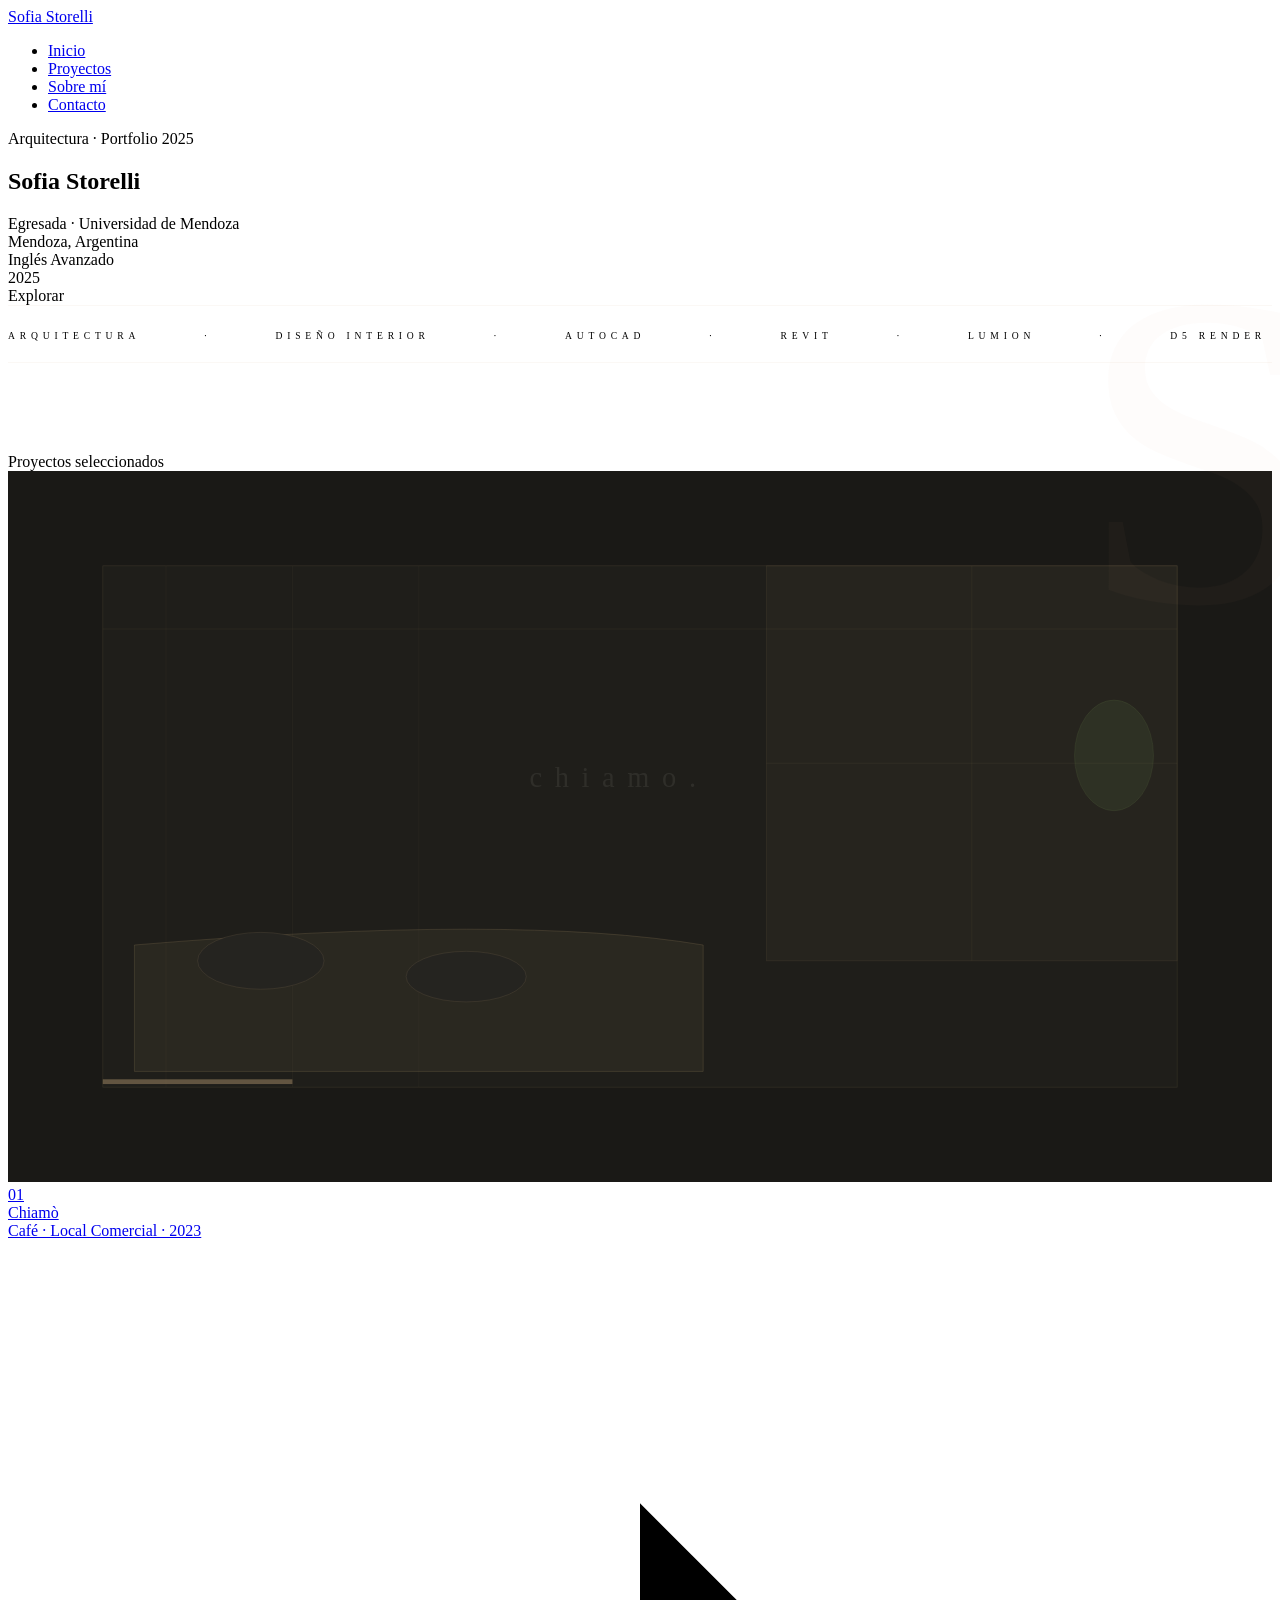
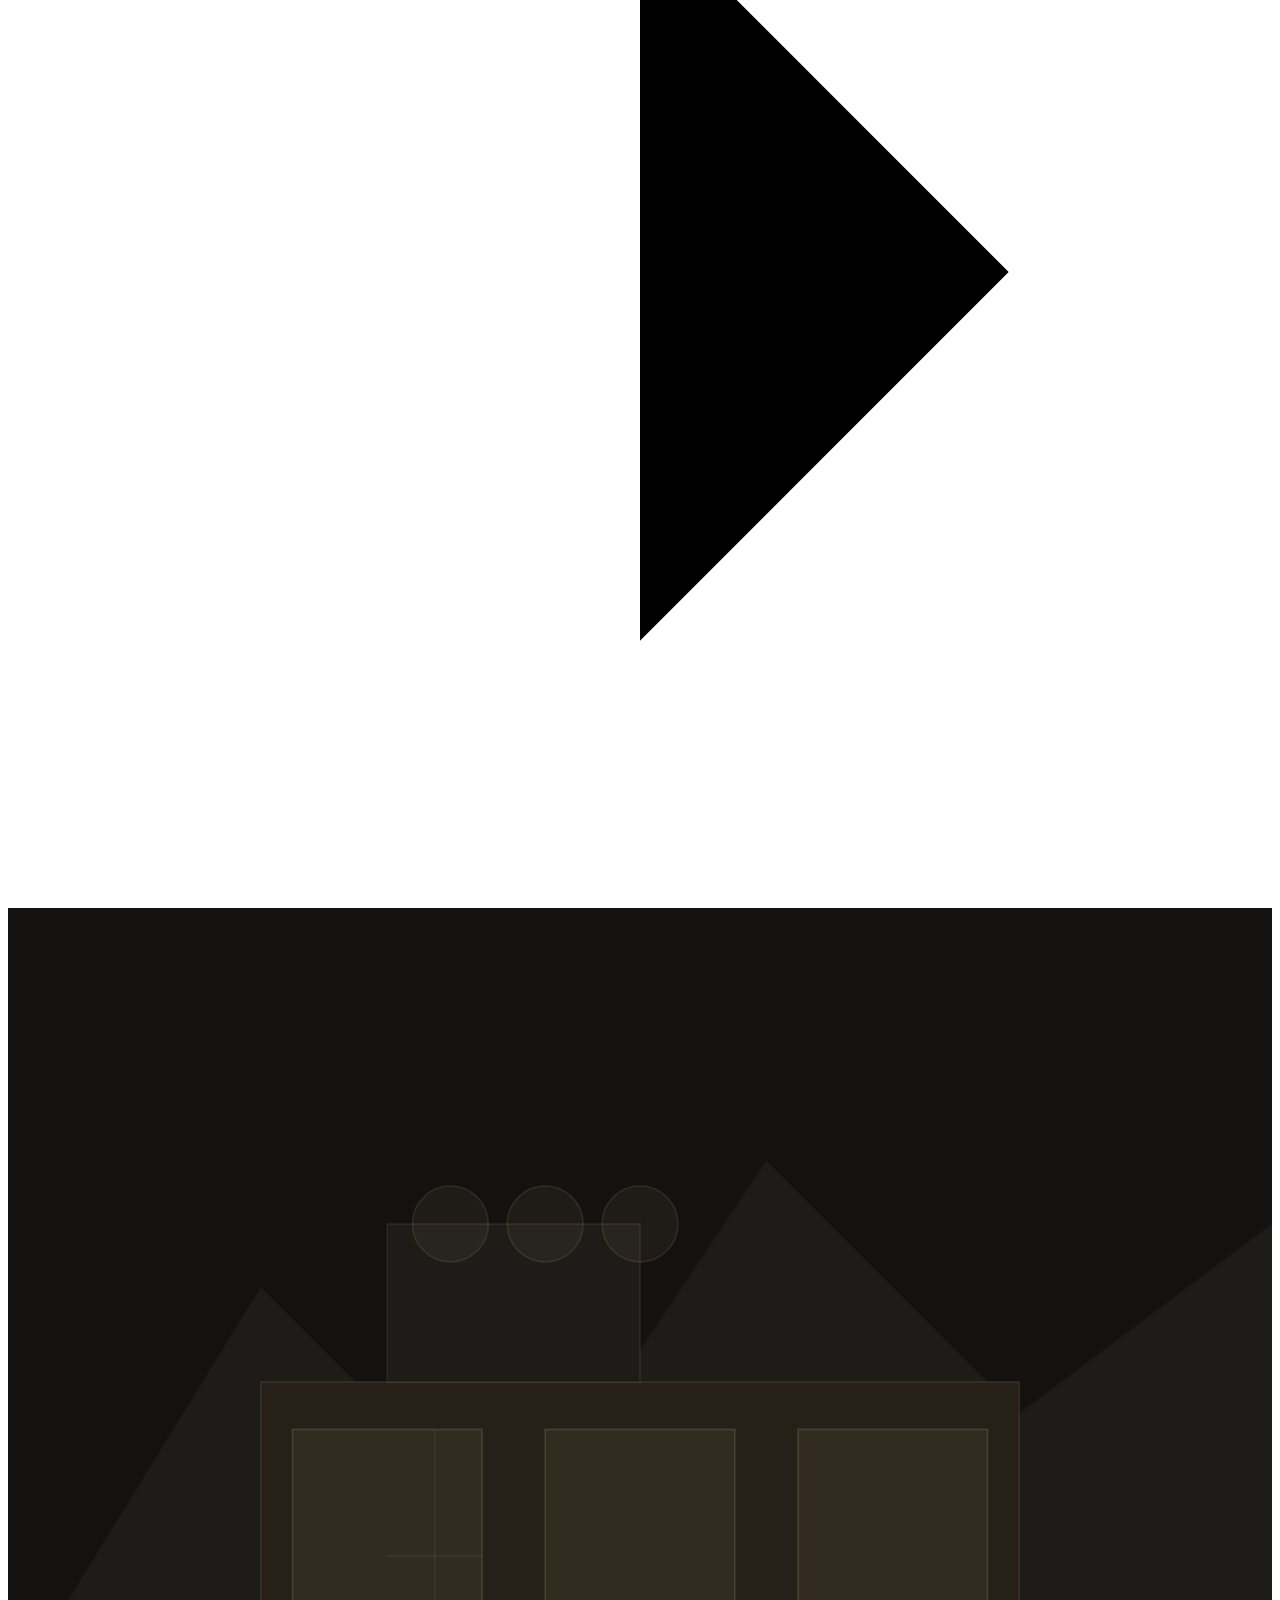
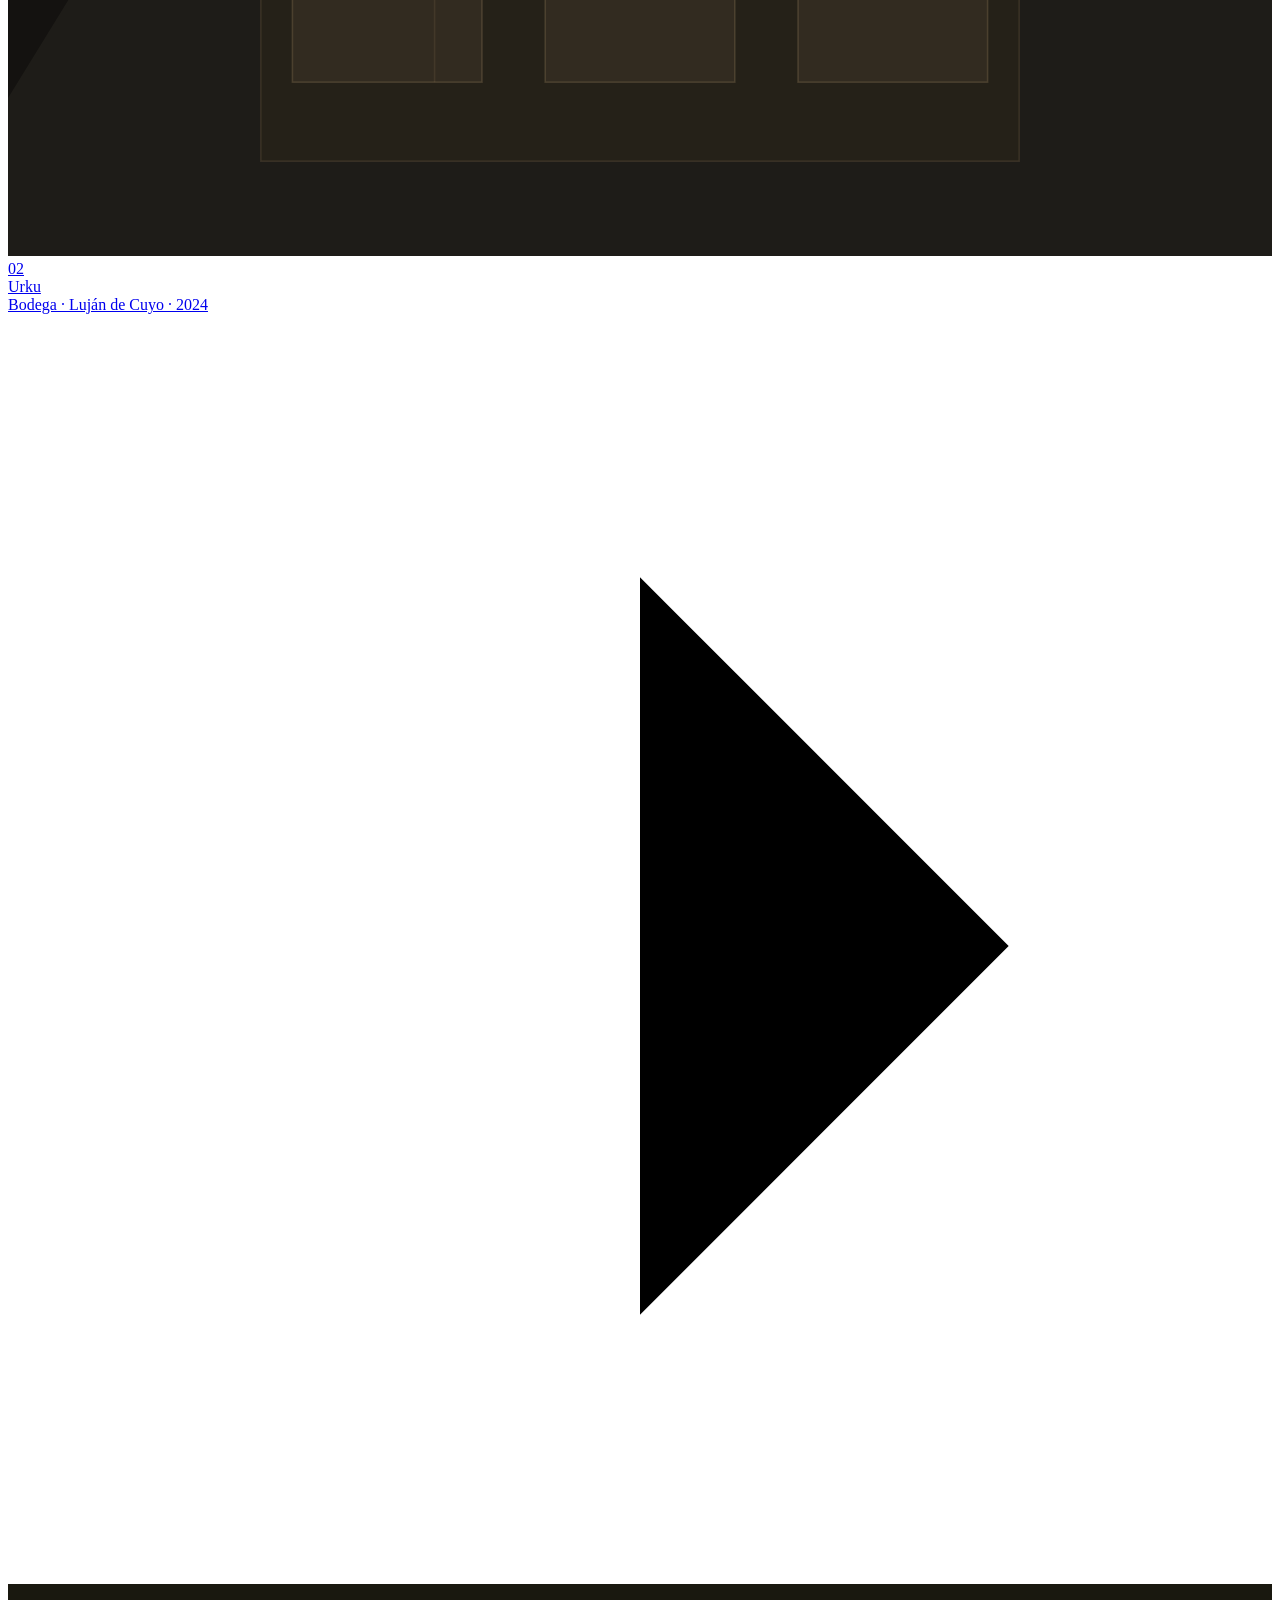
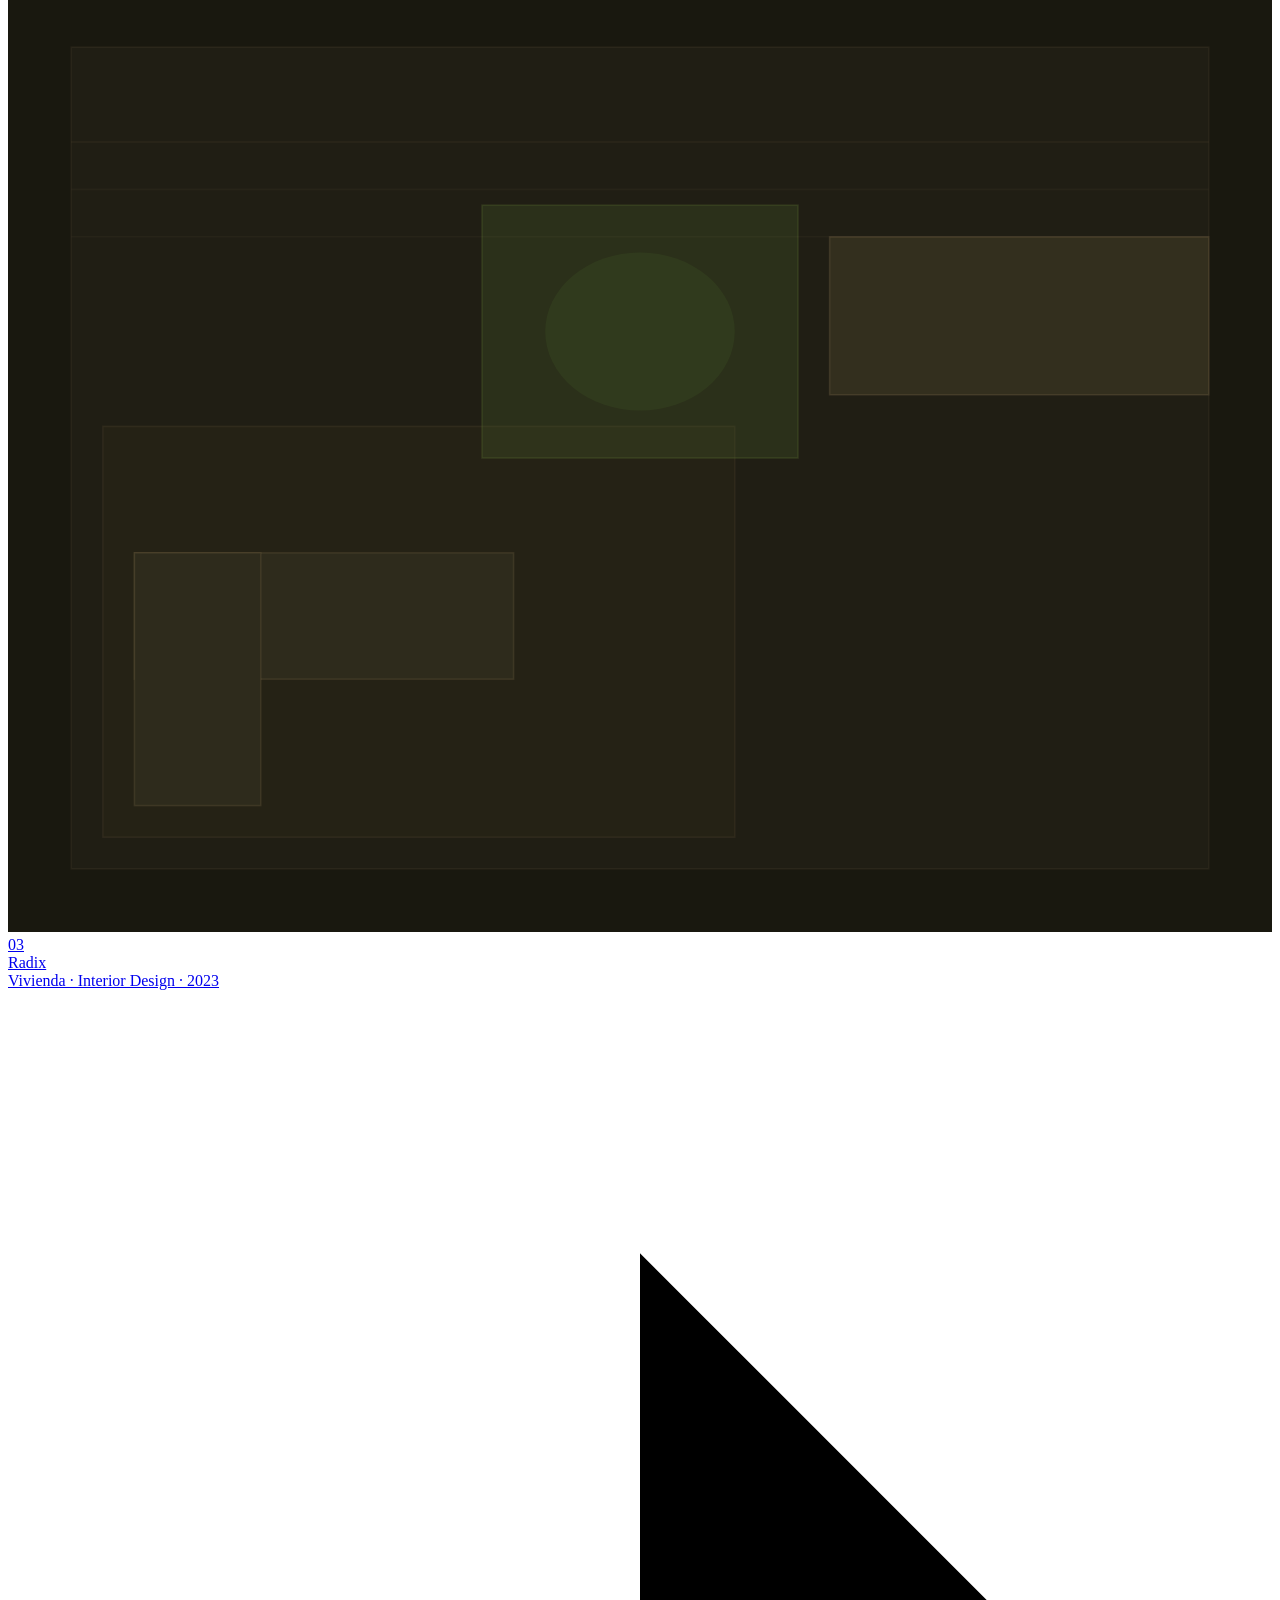
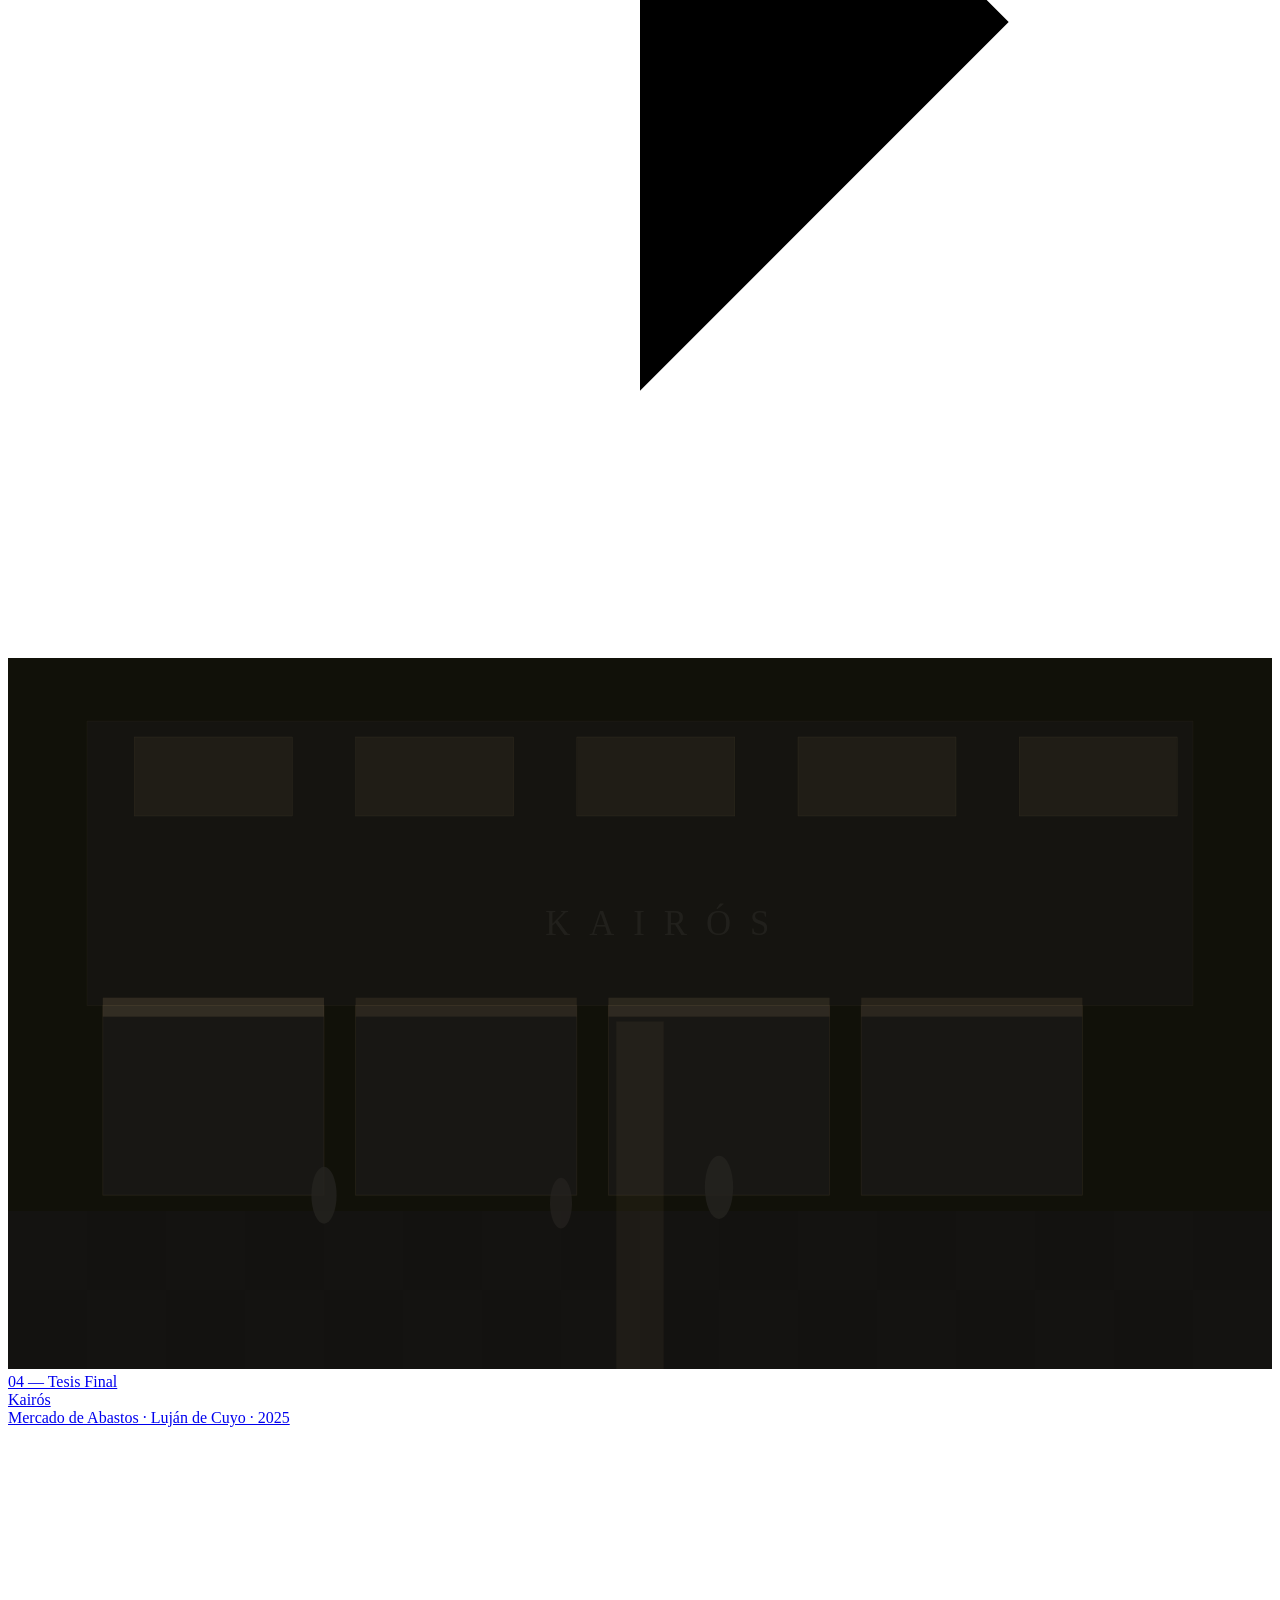
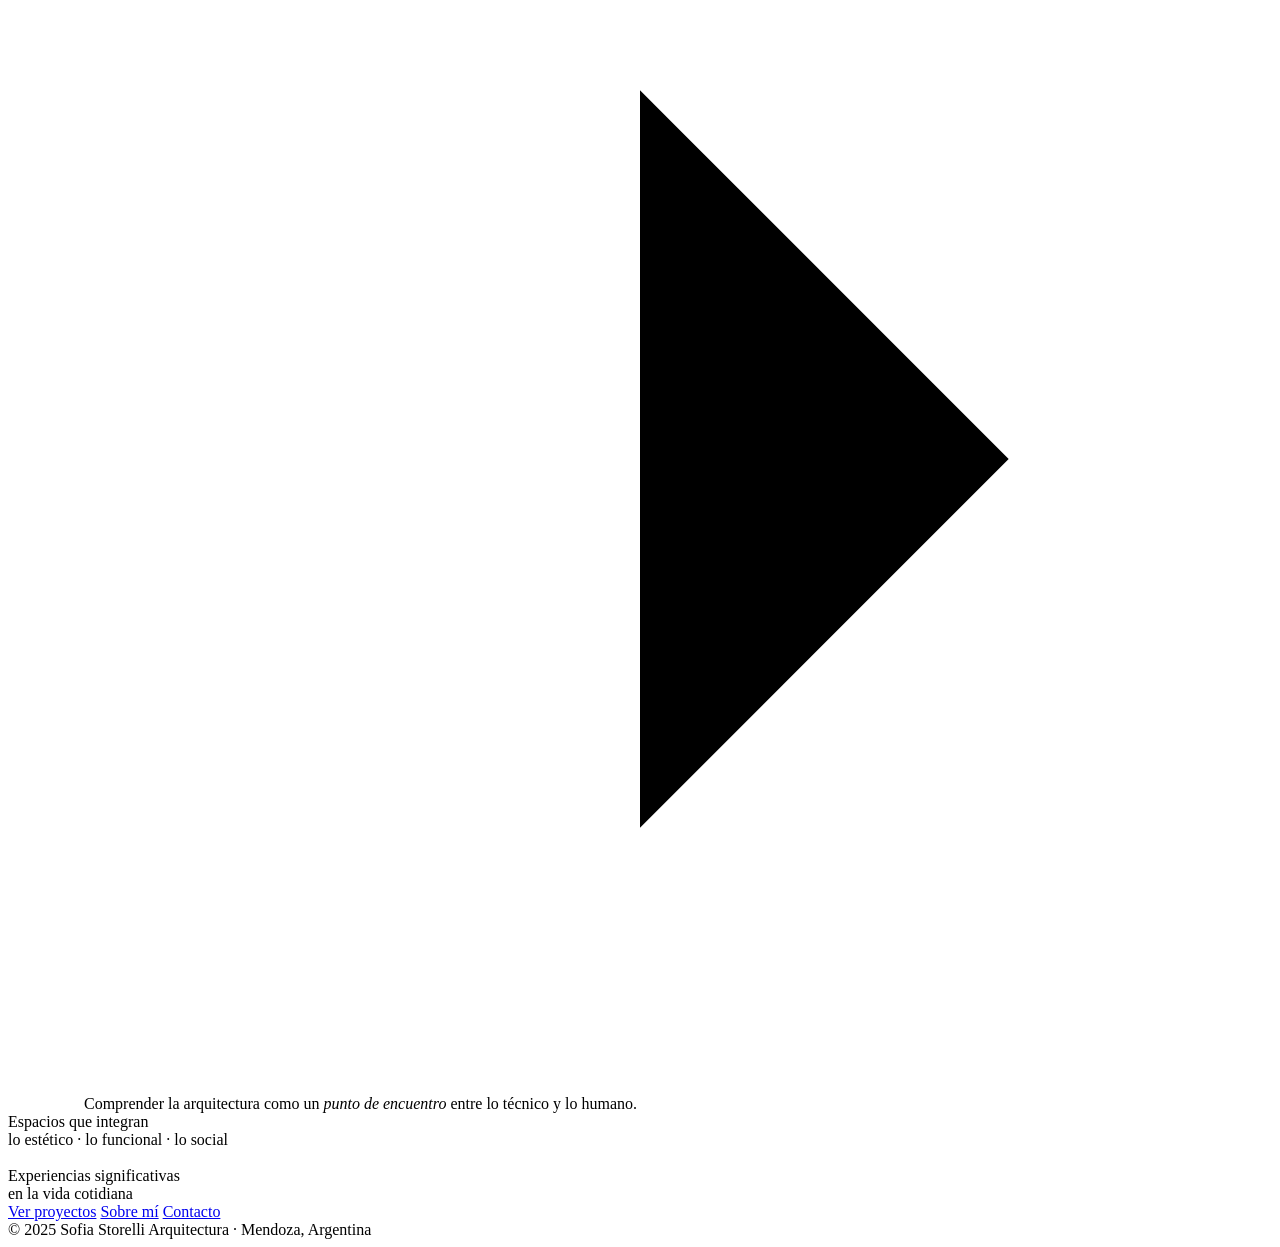
==== index.html @ 81a42516 "Update index.html" ====
<!DOCTYPE html>
<html lang="es">
<head>
  <meta charset="UTF-8">
  <meta name="viewport" content="width=device-width, initial-scale=1.0">
  <title>Sofia Storelli — Arquitectura</title>
  <link rel="stylesheet" href="style.css">
  <style>
    /* ── hero bg lines ── */
    .hero-bg { background: #0e0e0c; }

    /* ── large index number decoration ── */
    .giant-num {
      position: absolute;
      font-family: 'Cormorant Garamond', serif;
      font-size: clamp(14rem, 35vw, 38rem);
      font-weight: 300;
      color: rgba(201,169,122,0.03);
      line-height: 1;
      top: 50%;
      right: -3vw;
      transform: translateY(-50%);
      pointer-events: none;
      letter-spacing: -0.02em;
      user-select: none;
    }

    /* ── manifesto quote line ── */
    .quote-divider {
      display: inline-block;
      width: 3rem;
      height: 1px;
      background: var(--gold);
      vertical-align: middle;
      margin-right: 1.5rem;
    }

    /* ── strip marquee ── */
    .marquee-wrap {
      overflow: hidden;
      border-top: 1px solid rgba(201,169,122,0.08);
      border-bottom: 1px solid rgba(201,169,122,0.08);
      padding: 1.2rem 0;
      white-space: nowrap;
    }
    .marquee-track {
      display: inline-flex;
      gap: 4rem;
      will-change: transform;
    }
    .marquee-item {
      font-size: 0.6rem;
      letter-spacing: 0.5em;
      text-transform: uppercase;
      color: var(--gray);
    }
    .marquee-item.gold { color: var(--gold); }
  </style>
</head>
<body>

<!-- CURSOR -->
<div id="cursor"></div>
<div id="cursor-ring"></div>

<!-- PAGE TRANSITION -->
<div id="page-transition"></div>

<!-- NAV -->
<nav>
  <a href="index.html" class="nav-logo">Sofia Storelli</a>
  <ul class="nav-links">
    <li><a href="index.html" class="active">Inicio</a></li>
    <li><a href="proyectos.html">Proyectos</a></li>
    <li><a href="sobre-mi.html">Sobre mí</a></li>
    <li><a href="contacto.html">Contacto</a></li>
  </ul>
</nav>

<!-- HERO -->
<section class="hero">
  <div class="hero-bg">
    <div class="hero-lines" id="hero-lines-container">
      <div class="hero-line h" style="top:20%"></div>
      <div class="hero-line h" style="top:50%"></div>
      <div class="hero-line h" style="top:80%"></div>
      <div class="hero-line v" style="left:25%"></div>
      <div class="hero-line v" style="left:60%"></div>
      <div class="hero-line v" style="left:85%"></div>
    </div>
  </div>

  <div class="giant-num">S</div>

  <div class="hero-title-wrap">
    <div class="hero-eyebrow">Arquitectura · Portfolio 2025</div>
    <h1 class="hero-name">
      <span class="line"><span class="word">Sofia</span></span>
      <span class="line"><span class="word">Storelli</span></span>
    </h1>
  </div>

  <div class="hero-right">
    <div class="hero-tagline">
      Egresada · Universidad de Mendoza<br>
      Mendoza, Argentina<br>
      Inglés Avanzado
    </div>
    <div class="hero-year">2025</div>
  </div>

  <div class="hero-scroll-hint">
    <span>Explorar</span>
    <div class="scroll-line"></div>
  </div>
</section>

<!-- MARQUEE -->
<div class="marquee-wrap">
  <div class="marquee-track" id="marquee-track">
    <span class="marquee-item">Arquitectura</span>
    <span class="marquee-item gold">·</span>
    <span class="marquee-item">Diseño Interior</span>
    <span class="marquee-item gold">·</span>
    <span class="marquee-item">Autocad</span>
    <span class="marquee-item gold">·</span>
    <span class="marquee-item">Revit</span>
    <span class="marquee-item gold">·</span>
    <span class="marquee-item">Lumion</span>
    <span class="marquee-item gold">·</span>
    <span class="marquee-item">D5 Render</span>
    <span class="marquee-item gold">·</span>
    <span class="marquee-item">Sketchup</span>
    <span class="marquee-item gold">·</span>
    <span class="marquee-item">Mendoza · Argentina</span>
    <span class="marquee-item gold">·</span>
    <span class="marquee-item">Universidad de Mendoza</span>
    <span class="marquee-item gold">·</span>
    <!-- duplicate for seamless loop -->
    <span class="marquee-item">Arquitectura</span>
    <span class="marquee-item gold">·</span>
    <span class="marquee-item">Diseño Interior</span>
    <span class="marquee-item gold">·</span>
    <span class="marquee-item">Autocad</span>
    <span class="marquee-item gold">·</span>
    <span class="marquee-item">Revit</span>
    <span class="marquee-item gold">·</span>
    <span class="marquee-item">Lumion</span>
    <span class="marquee-item gold">·</span>
    <span class="marquee-item">D5 Render</span>
    <span class="marquee-item gold">·</span>
    <span class="marquee-item">Sketchup</span>
    <span class="marquee-item gold">·</span>
    <span class="marquee-item">Mendoza · Argentina</span>
    <span class="marquee-item gold">·</span>
    <span class="marquee-item">Universidad de Mendoza</span>
    <span class="marquee-item gold">·</span>
  </div>
</div>

<!-- PROJECT PREVIEW GRID -->
<section class="index-projects" style="padding-top:10vh">
  <div class="section-label reveal">Proyectos seleccionados</div>

  <!-- Row 1 -->
  <div class="preview-grid">
    <a href="proyectos.html" class="preview-card reveal reveal-delay-1">
      <div class="preview-card-bg">
        <svg class="card-svg" viewBox="0 0 800 450" fill="none" xmlns="http://www.w3.org/2000/svg">
          <rect width="800" height="450" fill="#1a1916"/>
          <!-- Chiamo café architectural sketch -->
          <rect x="60" y="60" width="680" height="330" fill="#1f1e1a" stroke="rgba(201,169,122,0.12)" stroke-width="0.5"/>
          <!-- counter -->
          <path d="M 80 300 Q 320 280 440 300 L 440 380 L 80 380 Z" fill="#2a2820" stroke="rgba(201,169,122,0.2)" stroke-width="0.5"/>
          <!-- ceiling slats -->
          <line x1="60" y1="100" x2="740" y2="100" stroke="rgba(201,169,122,0.08)" stroke-width="0.5"/>
          <line x1="100" y1="60" x2="100" y2="390" stroke="rgba(201,169,122,0.05)" stroke-width="0.5"/>
          <line x1="180" y1="60" x2="180" y2="390" stroke="rgba(201,169,122,0.05)" stroke-width="0.5"/>
          <line x1="260" y1="60" x2="260" y2="390" stroke="rgba(201,169,122,0.05)" stroke-width="0.5"/>
          <!-- tables -->
          <ellipse cx="160" cy="310" rx="40" ry="18" fill="#252420" stroke="rgba(201,169,122,0.15)" stroke-width="0.5"/>
          <ellipse cx="290" cy="320" rx="38" ry="16" fill="#252420" stroke="rgba(201,169,122,0.15)" stroke-width="0.5"/>
          <!-- window light -->
          <rect x="480" y="60" width="260" height="250" fill="rgba(201,169,122,0.04)" stroke="rgba(201,169,122,0.1)" stroke-width="0.5"/>
          <line x1="610" y1="60" x2="610" y2="310" stroke="rgba(201,169,122,0.08)" stroke-width="0.5"/>
          <line x1="480" y1="185" x2="740" y2="185" stroke="rgba(201,169,122,0.08)" stroke-width="0.5"/>
          <!-- plants -->
          <ellipse cx="700" cy="180" rx="25" ry="35" fill="rgba(80,100,60,0.2)" stroke="rgba(80,100,60,0.3)" stroke-width="0.5"/>
          <!-- chiamo text on wall -->
          <text x="330" y="200" font-size="18" fill="rgba(240,236,227,0.08)" letter-spacing="8" font-family="Georgia">chiamo.</text>
          <!-- color accent -->
          <rect x="60" y="385" width="120" height="3" fill="rgba(201,169,122,0.4)"/>
        </svg>
      </div>
      <div class="preview-card-overlay"></div>
      <div class="preview-card-info">
        <div class="preview-card-num">01</div>
        <div class="preview-card-title">Chiamò</div>
        <div class="preview-card-type">Café · Local Comercial · 2023</div>
      </div>
      <div class="preview-card-arrow">
        <svg viewBox="0 0 24 24"><path d="M5 12h14M12 5l7 7-7 7"/></svg>
      </div>
    </a>

    <a href="proyectos.html" class="preview-card preview-card-sm reveal reveal-delay-2">
      <div class="preview-card-bg">
        <svg class="card-svg" viewBox="0 0 400 300" fill="none" xmlns="http://www.w3.org/2000/svg">
          <rect width="400" height="300" fill="#141210"/>
          <!-- mountain silhouette -->
          <path d="M 0 250 L 80 120 L 160 200 L 240 80 L 320 160 L 400 100 L 400 300 L 0 300 Z" fill="#1e1c18"/>
          <!-- winery building -->
          <rect x="80" y="150" width="240" height="120" fill="#252118" stroke="rgba(201,169,122,0.15)" stroke-width="0.5"/>
          <rect x="120" y="100" width="80" height="50" fill="#1e1c18" stroke="rgba(201,169,122,0.12)" stroke-width="0.5"/>
          <!-- large windows -->
          <rect x="90" y="165" width="60" height="80" fill="rgba(201,169,122,0.08)" stroke="rgba(201,169,122,0.2)" stroke-width="0.5"/>
          <rect x="170" y="165" width="60" height="80" fill="rgba(201,169,122,0.08)" stroke="rgba(201,169,122,0.2)" stroke-width="0.5"/>
          <rect x="250" y="165" width="60" height="80" fill="rgba(201,169,122,0.08)" stroke="rgba(201,169,122,0.2)" stroke-width="0.5"/>
          <!-- cross bar windows -->
          <line x1="120" y1="205" x2="150" y2="205" stroke="rgba(201,169,122,0.1)" stroke-width="0.5"/>
          <line x1="135" y1="165" x2="135" y2="245" stroke="rgba(201,169,122,0.1)" stroke-width="0.5"/>
          <!-- tanks silhouette -->
          <circle cx="140" cy="100" r="12" fill="rgba(201,169,122,0.06)" stroke="rgba(201,169,122,0.15)" stroke-width="0.5"/>
          <circle cx="170" cy="100" r="12" fill="rgba(201,169,122,0.06)" stroke="rgba(201,169,122,0.15)" stroke-width="0.5"/>
          <circle cx="200" cy="100" r="12" fill="rgba(201,169,122,0.06)" stroke="rgba(201,169,122,0.15)" stroke-width="0.5"/>
        </svg>
      </div>
      <div class="preview-card-overlay"></div>
      <div class="preview-card-info">
        <div class="preview-card-num">02</div>
        <div class="preview-card-title">Urku</div>
        <div class="preview-card-type">Bodega · Luján de Cuyo · 2024</div>
      </div>
      <div class="preview-card-arrow">
        <svg viewBox="0 0 24 24"><path d="M5 12h14M12 5l7 7-7 7"/></svg>
      </div>
    </a>
  </div>

  <!-- Row 2 -->
  <div class="preview-grid-2" style="margin-top:2px">
    <a href="proyectos.html" class="preview-card preview-card-sm reveal reveal-delay-3">
      <div class="preview-card-bg">
        <svg class="card-svg" viewBox="0 0 400 300" fill="none" xmlns="http://www.w3.org/2000/svg">
          <rect width="400" height="300" fill="#19180f"/>
          <!-- Radix - patio interior living space -->
          <rect x="20" y="20" width="360" height="260" fill="#201e14" stroke="rgba(201,169,122,0.08)" stroke-width="0.5"/>
          <!-- living area -->
          <rect x="30" y="140" width="200" height="130" fill="#252215" stroke="rgba(201,169,122,0.08)" stroke-width="0.5"/>
          <!-- patio green -->
          <rect x="150" y="70" width="100" height="80" fill="rgba(70,90,40,0.3)" stroke="rgba(90,110,50,0.3)" stroke-width="0.5"/>
          <ellipse cx="200" cy="110" rx="30" ry="25" fill="rgba(70,100,40,0.2)"/>
          <!-- sofa L shape -->
          <rect x="40" y="180" width="120" height="40" fill="#2e2b1c" stroke="rgba(201,169,122,0.12)" stroke-width="0.5"/>
          <rect x="40" y="180" width="40" height="80" fill="#2e2b1c" stroke="rgba(201,169,122,0.12)" stroke-width="0.5"/>
          <!-- kitchen island -->
          <rect x="260" y="80" width="120" height="50" fill="#332f1e" stroke="rgba(201,169,122,0.15)" stroke-width="0.5"/>
          <!-- wooden ceiling lines -->
          <line x1="20" y1="50" x2="380" y2="50" stroke="rgba(201,169,122,0.06)" stroke-width="0.5"/>
          <line x1="20" y1="65" x2="380" y2="65" stroke="rgba(201,169,122,0.04)" stroke-width="0.5"/>
          <line x1="20" y1="80" x2="380" y2="80" stroke="rgba(201,169,122,0.04)" stroke-width="0.5"/>
        </svg>
      </div>
      <div class="preview-card-overlay"></div>
      <div class="preview-card-info">
        <div class="preview-card-num">03</div>
        <div class="preview-card-title">Radix</div>
        <div class="preview-card-type">Vivienda · Interior Design · 2023</div>
      </div>
      <div class="preview-card-arrow">
        <svg viewBox="0 0 24 24"><path d="M5 12h14M12 5l7 7-7 7"/></svg>
      </div>
    </a>

    <a href="proyectos.html" class="preview-card reveal reveal-delay-4" style="background:#0e0e0c">
      <div class="preview-card-bg">
        <svg class="card-svg" viewBox="0 0 800 450" fill="none" xmlns="http://www.w3.org/2000/svg">
          <rect width="800" height="450" fill="#0e0e0c"/>
          <!-- Kairós market - dramatic dark rendering -->
          <rect x="0" y="0" width="800" height="450" fill="#111109"/>
          <!-- ceiling grid lights -->
          <rect x="50" y="40" width="700" height="180" fill="#151410" stroke="rgba(201,169,122,0.06)" stroke-width="0.5"/>
          <!-- ceiling light panels -->
          <rect x="80" y="50" width="100" height="50" fill="rgba(201,169,122,0.06)" stroke="rgba(201,169,122,0.12)" stroke-width="0.3"/>
          <rect x="220" y="50" width="100" height="50" fill="rgba(201,169,122,0.06)" stroke="rgba(201,169,122,0.12)" stroke-width="0.3"/>
          <rect x="360" y="50" width="100" height="50" fill="rgba(201,169,122,0.06)" stroke="rgba(201,169,122,0.12)" stroke-width="0.3"/>
          <rect x="500" y="50" width="100" height="50" fill="rgba(201,169,122,0.06)" stroke="rgba(201,169,122,0.12)" stroke-width="0.3"/>
          <rect x="640" y="50" width="100" height="50" fill="rgba(201,169,122,0.06)" stroke="rgba(201,169,122,0.12)" stroke-width="0.3"/>
          <!-- floor checkerboard hint -->
          <rect x="0" y="350" width="800" height="100" fill="#131210"/>
          <rect x="0" y="350" width="50" height="50" fill="#161512" opacity="0.5"/>
          <rect x="100" y="350" width="50" height="50" fill="#161512" opacity="0.5"/>
          <rect x="200" y="350" width="50" height="50" fill="#161512" opacity="0.5"/>
          <rect x="300" y="350" width="50" height="50" fill="#161512" opacity="0.5"/>
          <rect x="400" y="350" width="50" height="50" fill="#161512" opacity="0.5"/>
          <rect x="500" y="350" width="50" height="50" fill="#161512" opacity="0.5"/>
          <rect x="600" y="350" width="50" height="50" fill="#161512" opacity="0.5"/>
          <rect x="700" y="350" width="50" height="50" fill="#161512" opacity="0.5"/>
          <rect x="50" y="400" width="50" height="50" fill="#161512" opacity="0.5"/>
          <rect x="150" y="400" width="50" height="50" fill="#161512" opacity="0.5"/>
          <rect x="250" y="400" width="50" height="50" fill="#161512" opacity="0.5"/>
          <rect x="350" y="400" width="50" height="50" fill="#161512" opacity="0.5"/>
          <rect x="450" y="400" width="50" height="50" fill="#161512" opacity="0.5"/>
          <rect x="550" y="400" width="50" height="50" fill="#161512" opacity="0.5"/>
          <rect x="650" y="400" width="50" height="50" fill="#161512" opacity="0.5"/>
          <rect x="750" y="400" width="50" height="50" fill="#161512" opacity="0.5"/>
          <!-- market stalls -->
          <rect x="60" y="220" width="140" height="120" fill="#181714" stroke="rgba(201,169,122,0.1)" stroke-width="0.5"/>
          <rect x="220" y="220" width="140" height="120" fill="#181714" stroke="rgba(201,169,122,0.1)" stroke-width="0.5"/>
          <rect x="380" y="220" width="140" height="120" fill="#181714" stroke="rgba(201,169,122,0.1)" stroke-width="0.5"/>
          <rect x="540" y="220" width="140" height="120" fill="#181714" stroke="rgba(201,169,122,0.1)" stroke-width="0.5"/>
          <!-- stall signs -->
          <rect x="60" y="215" width="140" height="12" fill="rgba(201,169,122,0.15)"/>
          <rect x="220" y="215" width="140" height="12" fill="rgba(201,169,122,0.1)"/>
          <rect x="380" y="215" width="140" height="12" fill="rgba(201,169,122,0.12)"/>
          <rect x="540" y="215" width="140" height="12" fill="rgba(201,169,122,0.1)"/>
          <!-- people silhouettes -->
          <ellipse cx="200" cy="340" rx="8" ry="18" fill="#252320" opacity="0.8"/>
          <ellipse cx="350" cy="345" rx="7" ry="16" fill="#252320" opacity="0.7"/>
          <ellipse cx="450" cy="335" rx="9" ry="20" fill="#252320" opacity="0.8"/>
          <!-- central corridor -->
          <line x1="400" y1="230" x2="400" y2="450" stroke="rgba(201,169,122,0.06)" stroke-width="30"/>
          <!-- text -->
          <text x="340" y="175" font-size="22" fill="rgba(240,236,227,0.06)" letter-spacing="12" font-family="Georgia">KAIRÓS</text>
        </svg>
      </div>
      <div class="preview-card-overlay" style="background:linear-gradient(135deg,rgba(14,14,12,0.8) 0%,rgba(14,14,12,0.3) 100%)"></div>
      <div class="preview-card-info">
        <div class="preview-card-num" style="color:var(--gold)">04 — Tesis Final</div>
        <div class="preview-card-title">Kairós</div>
        <div class="preview-card-type">Mercado de Abastos · Luján de Cuyo · 2025</div>
      </div>
      <div class="preview-card-arrow">
        <svg viewBox="0 0 24 24"><path d="M5 12h14M12 5l7 7-7 7"/></svg>
      </div>
    </a>
  </div>
</section>

<!-- MANIFESTO -->
<section class="manifesto">
  <div class="manifesto-text reveal">
    <span class="quote-divider"></span>
    Comprender la arquitectura como un <em>punto de encuentro</em> entre lo técnico y lo humano.
  </div>
  <div class="manifesto-aside reveal reveal-delay-2">
    Espacios que integran<br>
    lo estético · lo funcional · lo social<br><br>
    Experiencias significativas<br>
    en la vida cotidiana
  </div>
</section>

<!-- CTA -->
<div class="cta-row reveal">
  <a href="proyectos.html" class="btn btn-primary"><span>Ver proyectos</span></a>
  <a href="sobre-mi.html" class="btn"><span>Sobre mí</span></a>
  <a href="contacto.html" class="btn"><span>Contacto</span></a>
</div>

<!-- FOOTER -->
<footer>
  <span>© 2025 Sofia Storelli</span>
  <span>Arquitectura · Mendoza, Argentina</span>
</footer>

<script src="main.js"></script>
</body>
</html>
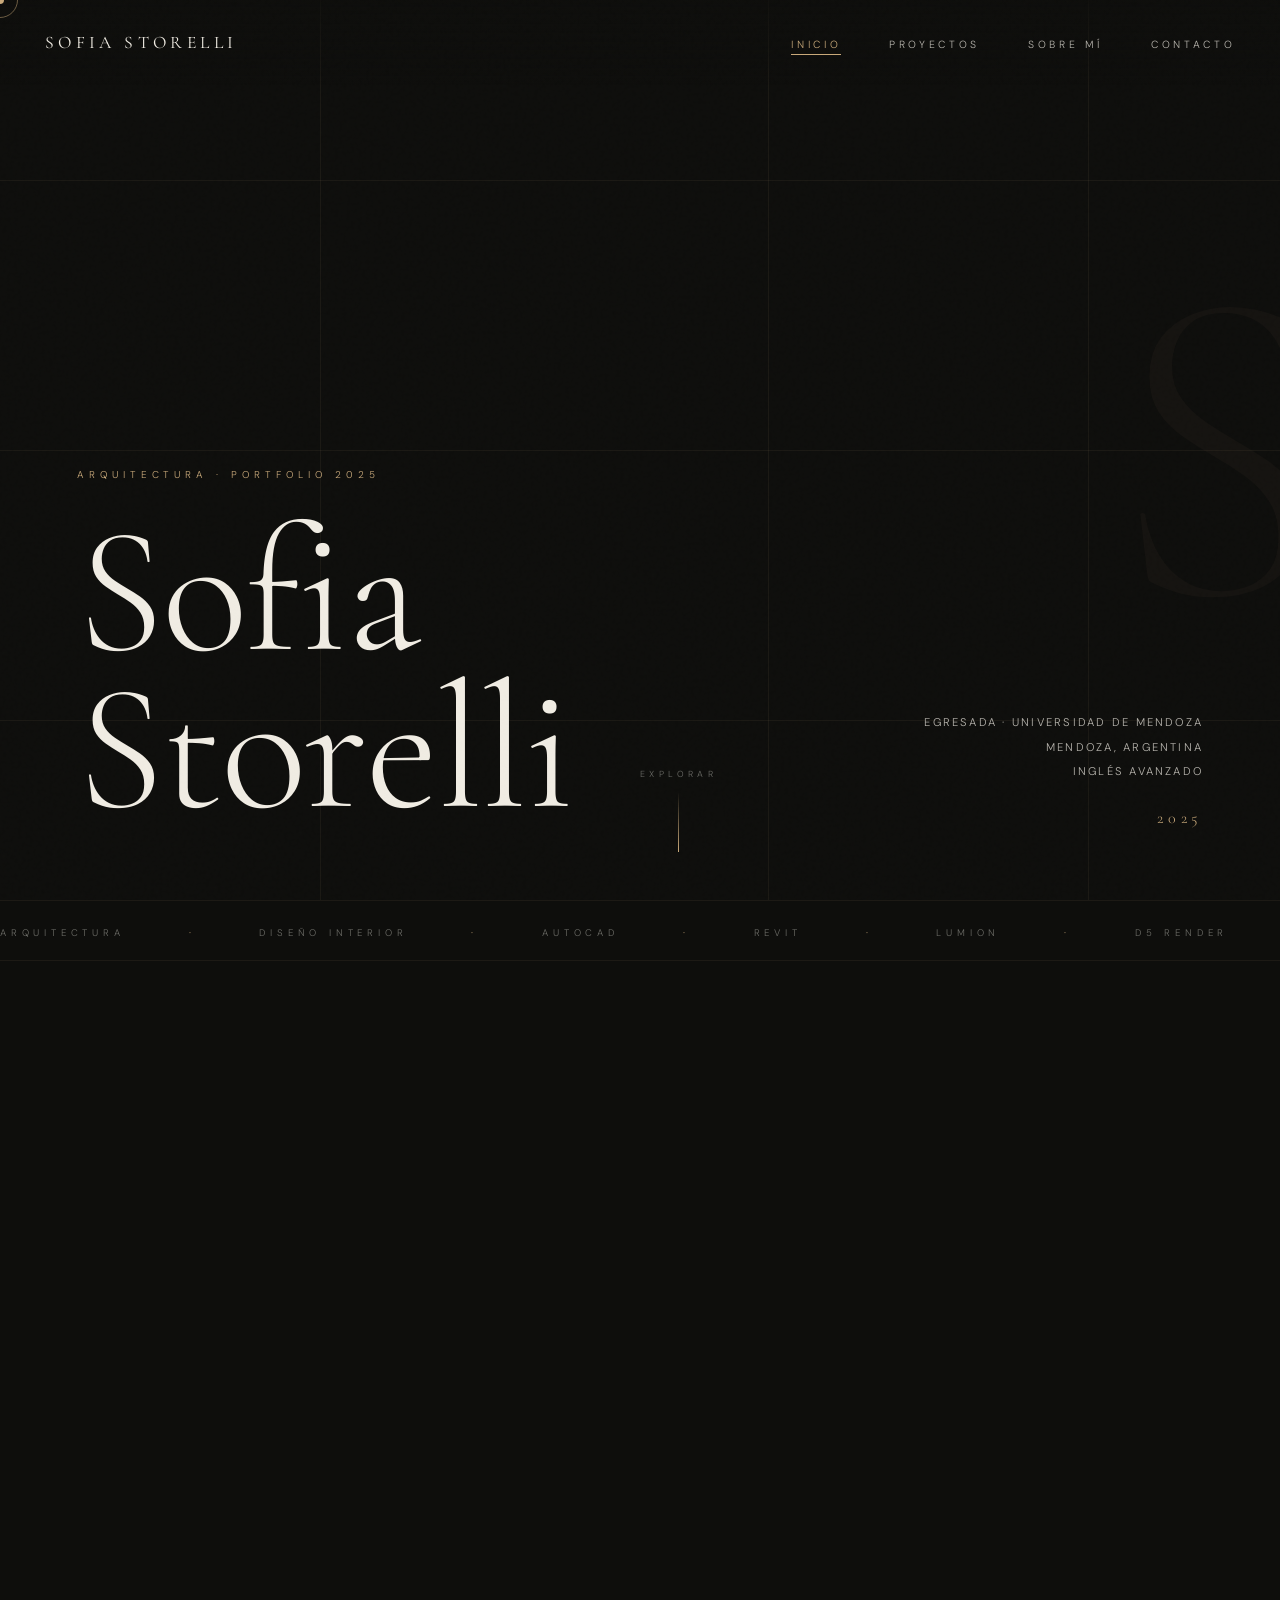
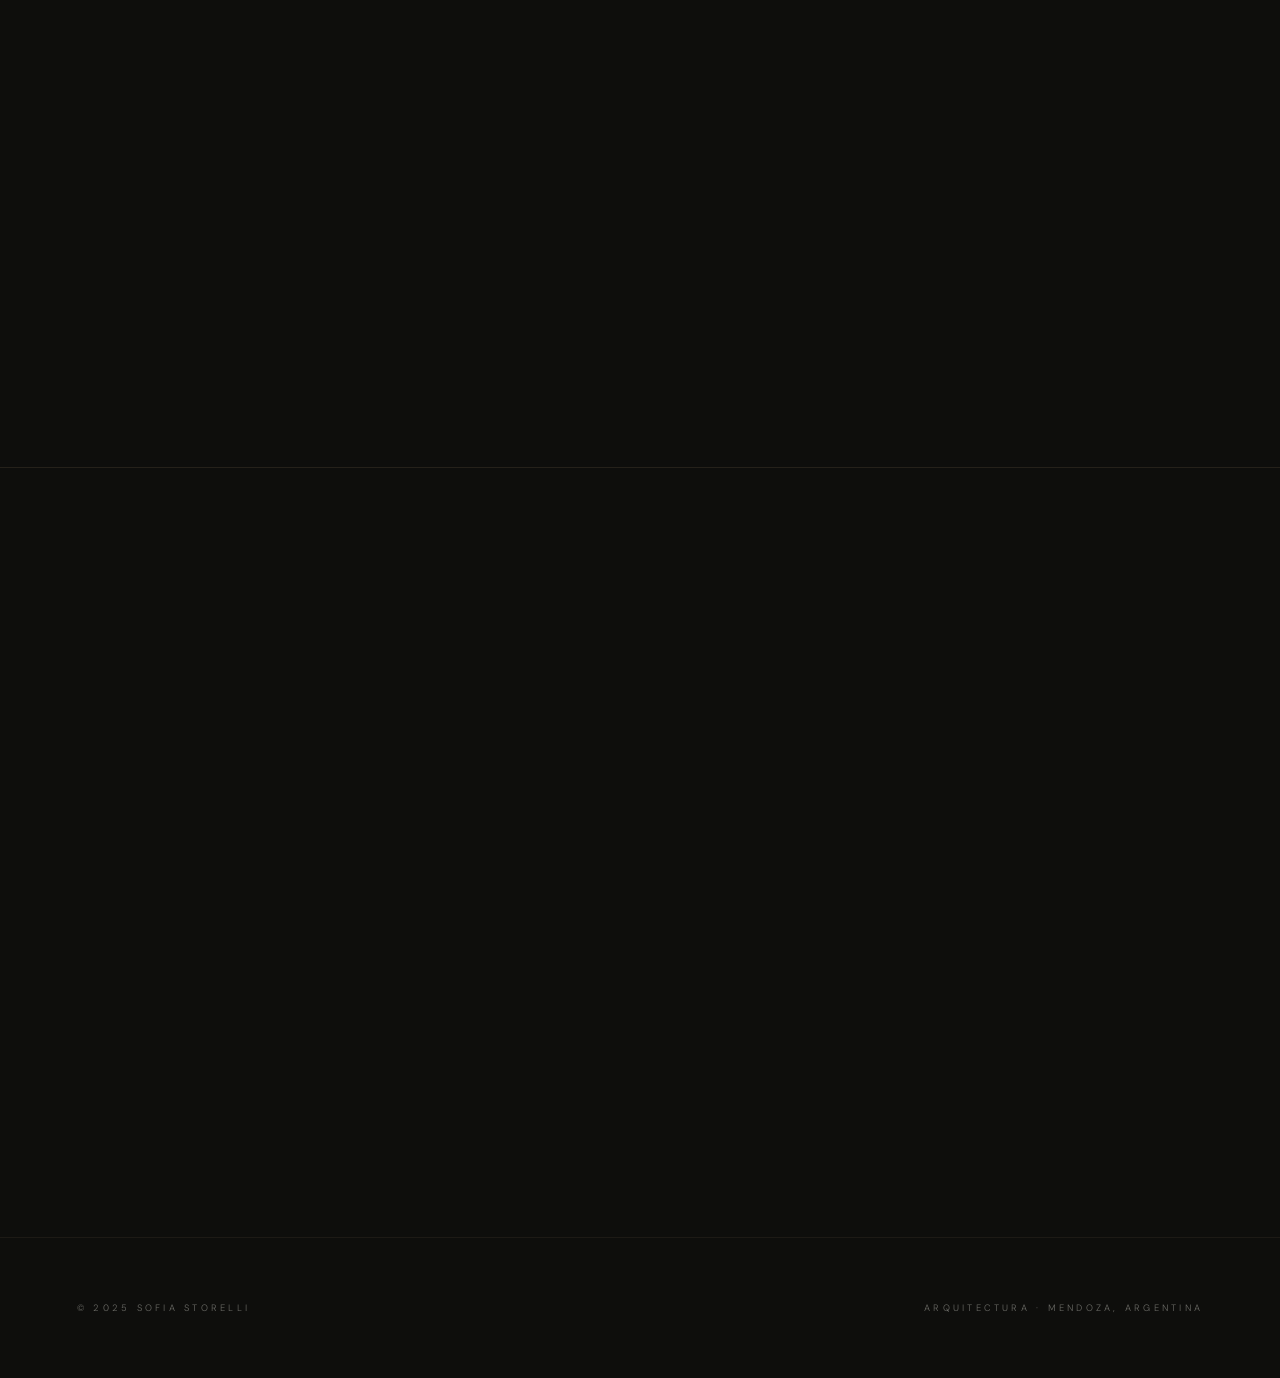
==== commit 3420b9a2: "Update index.html" ====
--- a/index.html
+++ b/index.html
@@ -4,7 +4,7 @@
   <meta charset="UTF-8">
   <meta name="viewport" content="width=device-width, initial-scale=1.0">
   <title>Sofia Storelli — Arquitectura</title>
-  <link rel="stylesheet" href="style.css">
+  <link rel="stylesheet" href="Style.css">
   <style>
     /* ── hero bg lines ── */
     .hero-bg { background: #0e0e0c; }
--- a/Style.css
+++ b/Style.css
@@ -0,0 +1,1122 @@
+/* ============================================================
+   SOFIA STORELLI — PORTFOLIO 2025
+   Paleta: negro casi puro, blanco hueso, beige dorado, gris frío
+   Tipografía: Cormorant Garamond (display) + DM Sans (body)
+   ============================================================ */
+
+@import url('https://fonts.googleapis.com/css2?family=Cormorant+Garamond:ital,wght@0,300;0,400;0,500;0,600;1,300;1,400&family=DM+Sans:wght@300;400;500&display=swap');
+
+/* ─── VARIABLES ─────────────────────────────────────────────── */
+:root {
+  --black:   #0e0e0c;
+  --near-black: #1a1916;
+  --charcoal:#2e2e2a;
+  --gray:    #6b6b66;
+  --light:   #b8b5ae;
+  --cream:   #f0ece3;
+  --white:   #faf8f4;
+  --gold:    #c9a97a;
+  --gold-dim:#8a7252;
+  --red-dim: #8a3a2a;
+
+  --font-display: 'Cormorant Garamond', Georgia, serif;
+  --font-body:    'DM Sans', sans-serif;
+
+  --ease-expo: cubic-bezier(0.16, 1, 0.3, 1);
+  --ease-back: cubic-bezier(0.34, 1.56, 0.64, 1);
+  --ease-circ: cubic-bezier(0.85, 0, 0.15, 1);
+}
+
+/* ─── RESET ─────────────────────────────────────────────────── */
+*, *::before, *::after { box-sizing: border-box; margin: 0; padding: 0; }
+
+html { scroll-behavior: smooth; font-size: 16px; }
+
+body {
+  background: var(--black);
+  color: var(--cream);
+  font-family: var(--font-body);
+  font-weight: 300;
+  overflow-x: hidden;
+  cursor: none;
+}
+
+a { text-decoration: none; color: inherit; }
+img { display: block; max-width: 100%; }
+button { border: none; background: none; cursor: none; font-family: inherit; }
+
+/* ─── CUSTOM CURSOR ──────────────────────────────────────────── */
+#cursor {
+  position: fixed;
+  top: 0; left: 0;
+  width: 8px; height: 8px;
+  background: var(--gold);
+  border-radius: 50%;
+  pointer-events: none;
+  z-index: 9999;
+  transform: translate(-50%, -50%);
+  transition: width 0.25s var(--ease-expo),
+              height 0.25s var(--ease-expo),
+              background 0.25s;
+  mix-blend-mode: normal;
+}
+#cursor-ring {
+  position: fixed;
+  top: 0; left: 0;
+  width: 36px; height: 36px;
+  border: 1px solid rgba(201,169,122,0.5);
+  border-radius: 50%;
+  pointer-events: none;
+  z-index: 9998;
+  transform: translate(-50%, -50%);
+}
+body.cursor-hover #cursor {
+  width: 48px; height: 48px;
+  background: transparent;
+  border: 1px solid var(--gold);
+}
+body.cursor-text #cursor {
+  width: 3px; height: 28px;
+  border-radius: 1px;
+  background: var(--cream);
+}
+
+/* ─── NOISE TEXTURE OVERLAY ──────────────────────────────────── */
+body::after {
+  content: '';
+  position: fixed;
+  inset: 0;
+  background-image: url("data:image/svg+xml,%3Csvg viewBox='0 0 256 256' xmlns='http://www.w3.org/2000/svg'%3E%3Cfilter id='n'%3E%3CfeTurbulence type='fractalNoise' baseFrequency='0.9' numOctaves='4' stitchTiles='stitch'/%3E%3C/filter%3E%3Crect width='100%25' height='100%25' filter='url(%23n)' opacity='0.04'/%3E%3C/svg%3E");
+  pointer-events: none;
+  z-index: 8000;
+  opacity: 0.4;
+}
+
+/* ─── NAV ────────────────────────────────────────────────────── */
+nav {
+  position: fixed;
+  top: 0; left: 0; right: 0;
+  z-index: 1000;
+  display: flex;
+  justify-content: space-between;
+  align-items: center;
+  padding: 2rem 3.5vw;
+  mix-blend-mode: normal;
+}
+nav::before {
+  content: '';
+  position: absolute;
+  inset: 0;
+  background: linear-gradient(to bottom, rgba(14,14,12,0.7) 0%, transparent 100%);
+  pointer-events: none;
+}
+.nav-logo {
+  font-family: var(--font-display);
+  font-size: 1.1rem;
+  font-weight: 400;
+  letter-spacing: 0.25em;
+  text-transform: uppercase;
+  color: var(--cream);
+  position: relative;
+  z-index: 1;
+}
+.nav-links {
+  display: flex;
+  gap: 3rem;
+  list-style: none;
+  position: relative;
+  z-index: 1;
+}
+.nav-links a {
+  font-size: 0.65rem;
+  letter-spacing: 0.35em;
+  text-transform: uppercase;
+  color: var(--light);
+  transition: color 0.3s;
+  position: relative;
+}
+.nav-links a::after {
+  content: '';
+  position: absolute;
+  bottom: -4px; left: 0;
+  width: 0; height: 1px;
+  background: var(--gold);
+  transition: width 0.4s var(--ease-expo);
+}
+.nav-links a:hover { color: var(--cream); }
+.nav-links a:hover::after { width: 100%; }
+.nav-links a.active { color: var(--gold); }
+.nav-links a.active::after { width: 100%; }
+
+/* ─── PAGE TRANSITION ────────────────────────────────────────── */
+#page-transition {
+  position: fixed;
+  inset: 0;
+  z-index: 7000;
+  pointer-events: none;
+  display: grid;
+  grid-template-columns: repeat(5, 1fr);
+}
+.pt-col {
+  background: var(--near-black);
+  transform: scaleY(0);
+  transform-origin: bottom;
+}
+
+/* ─── HERO — INDEX ───────────────────────────────────────────── */
+.hero {
+  position: relative;
+  height: 100vh;
+  display: flex;
+  align-items: flex-end;
+  padding: 0 6vw 8vh;
+  overflow: hidden;
+}
+.hero-bg {
+  position: absolute;
+  inset: 0;
+  background: var(--black);
+  overflow: hidden;
+}
+.hero-lines {
+  position: absolute;
+  inset: 0;
+  overflow: hidden;
+}
+.hero-line {
+  position: absolute;
+  background: rgba(201,169,122,0.07);
+  transform-origin: left;
+}
+.hero-line.h { height: 1px; width: 100%; }
+.hero-line.v { width: 1px; height: 100%; }
+
+.hero-title-wrap {
+  position: relative;
+  z-index: 10;
+}
+.hero-eyebrow {
+  font-size: 0.62rem;
+  letter-spacing: 0.5em;
+  text-transform: uppercase;
+  color: var(--gold);
+  margin-bottom: 2rem;
+  opacity: 0;
+  transform: translateY(20px);
+  animation: fadeUp 0.8s 0.3s var(--ease-expo) forwards;
+}
+.hero-name {
+  font-family: var(--font-display);
+  font-size: clamp(5rem, 14vw, 13rem);
+  font-weight: 300;
+  line-height: 0.88;
+  letter-spacing: -0.01em;
+  color: var(--cream);
+  overflow: hidden;
+}
+.hero-name .line { display: block; overflow: hidden; }
+.hero-name .word {
+  display: inline-block;
+  opacity: 0;
+  transform: translateY(110%);
+  animation: slideUp 1s var(--ease-expo) forwards;
+}
+.hero-name .line:nth-child(1) .word { animation-delay: 0.5s; }
+.hero-name .line:nth-child(2) .word { animation-delay: 0.65s; }
+
+.hero-right {
+  position: absolute;
+  right: 6vw;
+  bottom: 8vh;
+  z-index: 10;
+  text-align: right;
+  opacity: 0;
+  transform: translateY(30px);
+  animation: fadeUp 0.8s 1s var(--ease-expo) forwards;
+}
+.hero-tagline {
+  font-size: 0.7rem;
+  letter-spacing: 0.2em;
+  text-transform: uppercase;
+  color: var(--light);
+  line-height: 2.2;
+}
+.hero-year {
+  font-family: var(--font-display);
+  font-size: 1rem;
+  color: var(--gold);
+  letter-spacing: 0.3em;
+  margin-top: 1.5rem;
+}
+
+.hero-scroll-hint {
+  position: absolute;
+  bottom: 3rem;
+  left: 50%;
+  transform: translateX(-50%);
+  z-index: 10;
+  display: flex;
+  flex-direction: column;
+  align-items: center;
+  gap: 0.75rem;
+  opacity: 0;
+  animation: fadeUp 0.8s 1.3s var(--ease-expo) forwards;
+}
+.hero-scroll-hint span {
+  font-size: 0.55rem;
+  letter-spacing: 0.5em;
+  text-transform: uppercase;
+  color: var(--gray);
+}
+.scroll-line {
+  width: 1px;
+  height: 60px;
+  background: linear-gradient(to bottom, transparent, var(--gold));
+  animation: scrollPulse 2s 2s infinite;
+}
+@keyframes scrollPulse {
+  0%, 100% { opacity: 0.3; transform: scaleY(1); }
+  50% { opacity: 1; transform: scaleY(1.2); }
+}
+
+/* ─── INDEX — PROJECT PREVIEW STRIP ─────────────────────────── */
+.index-projects {
+  padding: 12vh 6vw;
+  position: relative;
+}
+.section-label {
+  font-size: 0.58rem;
+  letter-spacing: 0.55em;
+  text-transform: uppercase;
+  color: var(--gold);
+  margin-bottom: 5rem;
+  display: flex;
+  align-items: center;
+  gap: 1.5rem;
+}
+.section-label::before {
+  content: '';
+  width: 3rem;
+  height: 1px;
+  background: var(--gold);
+}
+
+.preview-grid {
+  display: grid;
+  grid-template-columns: 1.8fr 1fr;
+  gap: 2px;
+  margin-bottom: 2px;
+}
+.preview-grid-2 {
+  display: grid;
+  grid-template-columns: 1fr 1.8fr;
+  gap: 2px;
+}
+
+.preview-card {
+  position: relative;
+  overflow: hidden;
+  aspect-ratio: 16/9;
+  cursor: none;
+  background: var(--near-black);
+}
+.preview-card-sm { aspect-ratio: 4/3; }
+
+.preview-card-bg {
+  position: absolute;
+  inset: 0;
+  transition: transform 0.9s var(--ease-expo);
+}
+.preview-card:hover .preview-card-bg { transform: scale(1.06); }
+
+.preview-card-overlay {
+  position: absolute;
+  inset: 0;
+  background: linear-gradient(135deg, rgba(14,14,12,0.7) 0%, rgba(14,14,12,0.2) 100%);
+  transition: background 0.6s;
+}
+.preview-card:hover .preview-card-overlay {
+  background: linear-gradient(135deg, rgba(14,14,12,0.5) 0%, rgba(14,14,12,0.1) 100%);
+}
+
+.preview-card-info {
+  position: absolute;
+  bottom: 2rem; left: 2rem;
+  z-index: 2;
+}
+.preview-card-num {
+  font-size: 0.55rem;
+  letter-spacing: 0.5em;
+  color: var(--gold);
+  text-transform: uppercase;
+  margin-bottom: 0.5rem;
+}
+.preview-card-title {
+  font-family: var(--font-display);
+  font-size: clamp(1.5rem, 3vw, 3rem);
+  font-weight: 300;
+  color: var(--white);
+  letter-spacing: 0.05em;
+  line-height: 1;
+}
+.preview-card-type {
+  font-size: 0.6rem;
+  letter-spacing: 0.3em;
+  text-transform: uppercase;
+  color: rgba(240,236,227,0.5);
+  margin-top: 0.5rem;
+}
+.preview-card-arrow {
+  position: absolute;
+  bottom: 2rem; right: 2rem;
+  width: 44px; height: 44px;
+  border: 1px solid rgba(201,169,122,0.3);
+  border-radius: 50%;
+  display: flex;
+  align-items: center;
+  justify-content: center;
+  z-index: 2;
+  transition: border-color 0.3s, transform 0.5s var(--ease-back), background 0.3s;
+}
+.preview-card:hover .preview-card-arrow {
+  border-color: var(--gold);
+  background: var(--gold);
+  transform: rotate(-45deg);
+}
+.preview-card-arrow svg { width: 14px; height: 14px; fill: none; stroke: var(--cream); stroke-width: 1.5; }
+.preview-card:hover .preview-card-arrow svg { stroke: var(--black); }
+
+/* SVG architectural illustrations inside cards */
+.card-svg {
+  width: 100%; height: 100%;
+  position: absolute;
+  inset: 0;
+}
+
+/* ─── INDEX — MANIFESTO ──────────────────────────────────────── */
+.manifesto {
+  padding: 15vh 10vw;
+  border-top: 1px solid rgba(201,169,122,0.12);
+  display: grid;
+  grid-template-columns: 1fr 1fr;
+  gap: 8vw;
+  align-items: center;
+}
+.manifesto-text {
+  font-family: var(--font-display);
+  font-size: clamp(1.8rem, 3.5vw, 3.2rem);
+  font-weight: 300;
+  line-height: 1.35;
+  color: var(--cream);
+  font-style: italic;
+}
+.manifesto-text em {
+  color: var(--gold);
+  font-style: normal;
+}
+.manifesto-aside {
+  font-size: 0.72rem;
+  letter-spacing: 0.15em;
+  line-height: 2.2;
+  color: var(--gray);
+  text-transform: uppercase;
+}
+
+/* ─── CTA ROW ────────────────────────────────────────────────── */
+.cta-row {
+  padding: 8vh 6vw 15vh;
+  display: flex;
+  gap: 1.5rem;
+  justify-content: center;
+  flex-wrap: wrap;
+}
+.btn {
+  display: inline-flex;
+  align-items: center;
+  gap: 1rem;
+  padding: 1.1rem 2.5rem;
+  font-size: 0.62rem;
+  letter-spacing: 0.4em;
+  text-transform: uppercase;
+  border: 1px solid rgba(201,169,122,0.35);
+  color: var(--cream);
+  position: relative;
+  overflow: hidden;
+  transition: border-color 0.4s, color 0.4s;
+}
+.btn::before {
+  content: '';
+  position: absolute;
+  inset: 0;
+  background: var(--gold);
+  transform: translateX(-101%);
+  transition: transform 0.5s var(--ease-circ);
+}
+.btn:hover { border-color: var(--gold); color: var(--black); }
+.btn:hover::before { transform: translateX(0); }
+.btn span { position: relative; z-index: 1; }
+.btn-primary {
+  background: var(--gold);
+  color: var(--black);
+  border-color: var(--gold);
+}
+.btn-primary::before { background: var(--cream); }
+.btn-primary:hover { color: var(--black); border-color: var(--cream); }
+
+/* ─── PROYECTOS PAGE ─────────────────────────────────────────── */
+.projects-hero {
+  padding: 20vh 6vw 8vh;
+  border-bottom: 1px solid rgba(201,169,122,0.1);
+}
+.projects-hero h1 {
+  font-family: var(--font-display);
+  font-size: clamp(3.5rem, 9vw, 9rem);
+  font-weight: 300;
+  letter-spacing: 0.08em;
+  text-transform: uppercase;
+  color: var(--cream);
+  line-height: 0.9;
+}
+
+/* PROJECT — HORIZONTAL SCROLL EXPERIENCE */
+.projects-horizontal {
+  position: relative;
+  overflow: hidden;
+}
+.h-scroll-track {
+  display: flex;
+  width: max-content;
+  transition: transform 1s var(--ease-expo);
+}
+.proj-panel {
+  width: 100vw;
+  min-height: 100vh;
+  display: grid;
+  grid-template-columns: 45vw 55vw;
+  position: relative;
+  overflow: hidden;
+}
+
+/* TESIS PANEL — special full bleed */
+.proj-panel.tesis {
+  grid-template-columns: 1fr;
+  position: relative;
+  min-height: 100vh;
+}
+
+.proj-panel-left {
+  padding: 15vh 6vw;
+  display: flex;
+  flex-direction: column;
+  justify-content: center;
+  position: relative;
+  z-index: 2;
+}
+.proj-panel-right {
+  position: relative;
+  overflow: hidden;
+}
+.proj-panel-visual {
+  position: absolute;
+  inset: 0;
+  transition: transform 1.2s var(--ease-expo);
+}
+.proj-panel:hover .proj-panel-visual { transform: scale(1.04); }
+
+.proj-number {
+  font-family: var(--font-display);
+  font-size: 8rem;
+  font-weight: 300;
+  color: rgba(201,169,122,0.07);
+  position: absolute;
+  top: 12vh; right: -1rem;
+  line-height: 1;
+  pointer-events: none;
+  z-index: 1;
+}
+.proj-tag {
+  font-size: 0.58rem;
+  letter-spacing: 0.5em;
+  text-transform: uppercase;
+  color: var(--gold);
+  margin-bottom: 1.5rem;
+}
+.proj-title {
+  font-family: var(--font-display);
+  font-size: clamp(2.5rem, 5vw, 5.5rem);
+  font-weight: 300;
+  letter-spacing: 0.05em;
+  color: var(--cream);
+  line-height: 1;
+  margin-bottom: 1.5rem;
+  text-transform: uppercase;
+}
+.proj-desc {
+  font-size: 0.78rem;
+  line-height: 2;
+  color: var(--gray);
+  max-width: 38ch;
+  margin-bottom: 2.5rem;
+}
+.proj-meta-list {
+  display: grid;
+  grid-template-columns: 1fr 1fr;
+  gap: 0.5rem 2.5rem;
+  font-size: 0.6rem;
+  letter-spacing: 0.25em;
+  text-transform: uppercase;
+  color: var(--gray);
+  margin-bottom: 3rem;
+  padding-top: 2rem;
+  border-top: 1px solid rgba(201,169,122,0.1);
+}
+.proj-meta-list dt { color: var(--gold-dim); margin-bottom: 0.25rem; }
+.proj-meta-list dd { color: var(--cream); }
+.color-palette {
+  display: flex;
+  gap: 0.5rem;
+  margin-bottom: 2rem;
+}
+.palette-dot {
+  width: 18px; height: 18px;
+  border-radius: 50%;
+}
+
+/* PROJECT DETAIL — expandable section */
+.proj-detail {
+  max-height: 0;
+  overflow: hidden;
+  transition: max-height 1s var(--ease-expo);
+}
+.proj-detail.open { max-height: 600px; }
+.proj-detail-inner {
+  padding: 4rem 6vw;
+  display: grid;
+  grid-template-columns: repeat(3, 1fr);
+  gap: 3rem;
+  border-top: 1px solid rgba(201,169,122,0.1);
+  background: var(--near-black);
+}
+.detail-block h4 {
+  font-size: 0.6rem;
+  letter-spacing: 0.4em;
+  text-transform: uppercase;
+  color: var(--gold);
+  margin-bottom: 1rem;
+}
+.detail-block p {
+  font-size: 0.75rem;
+  line-height: 1.9;
+  color: var(--gray);
+}
+
+/* TESIS FULL SECTION */
+.tesis-full {
+  position: relative;
+  min-height: 100vh;
+  display: flex;
+  flex-direction: column;
+  background: var(--near-black);
+  overflow: hidden;
+}
+.tesis-bg-anim {
+  position: absolute;
+  inset: 0;
+  overflow: hidden;
+}
+.tesis-title-bg {
+  position: absolute;
+  font-family: var(--font-display);
+  font-size: clamp(8rem, 22vw, 22rem);
+  font-weight: 300;
+  color: rgba(201,169,122,0.04);
+  text-transform: uppercase;
+  top: 50%; left: 50%;
+  transform: translate(-50%, -50%);
+  white-space: nowrap;
+  letter-spacing: 0.2em;
+  pointer-events: none;
+  animation: driftTitle 20s ease-in-out infinite alternate;
+}
+@keyframes driftTitle {
+  from { transform: translate(-50%, -50%) scale(1); }
+  to   { transform: translate(-50%, -52%) scale(1.03); }
+}
+
+.tesis-content {
+  position: relative;
+  z-index: 2;
+  padding: 18vh 6vw 10vh;
+}
+.tesis-header {
+  display: grid;
+  grid-template-columns: 1fr 1fr;
+  gap: 8vw;
+  margin-bottom: 8vh;
+  align-items: end;
+}
+.tesis-main-title {
+  font-family: var(--font-display);
+  font-size: clamp(4rem, 10vw, 11rem);
+  font-weight: 300;
+  color: var(--cream);
+  text-transform: uppercase;
+  letter-spacing: 0.08em;
+  line-height: 0.9;
+}
+.tesis-main-title .gold { color: var(--gold); font-style: italic; }
+.tesis-intro {
+  font-size: 0.82rem;
+  line-height: 2.2;
+  color: var(--gray);
+  max-width: 40ch;
+}
+.tesis-badge {
+  display: inline-block;
+  padding: 0.5rem 1.2rem;
+  border: 1px solid var(--gold);
+  font-size: 0.6rem;
+  letter-spacing: 0.4em;
+  text-transform: uppercase;
+  color: var(--gold);
+  margin-bottom: 2rem;
+}
+
+.tesis-spaces {
+  display: grid;
+  grid-template-columns: repeat(4, 1fr);
+  gap: 2px;
+  margin-bottom: 8vh;
+}
+.space-card {
+  position: relative;
+  aspect-ratio: 3/4;
+  overflow: hidden;
+  background: var(--charcoal);
+}
+.space-card-svg {
+  width: 100%; height: 100%;
+  position: absolute; inset: 0;
+  transition: transform 0.9s var(--ease-expo);
+}
+.space-card:hover .space-card-svg { transform: scale(1.08); }
+.space-card-label {
+  position: absolute;
+  bottom: 1.5rem; left: 1.5rem;
+  font-size: 0.6rem;
+  letter-spacing: 0.35em;
+  text-transform: uppercase;
+  color: var(--cream);
+  z-index: 2;
+}
+.space-card-num {
+  position: absolute;
+  top: 1rem; right: 1rem;
+  font-family: var(--font-display);
+  font-size: 2rem;
+  color: rgba(201,169,122,0.2);
+  z-index: 2;
+}
+.space-overlay {
+  position: absolute;
+  inset: 0;
+  background: linear-gradient(to top, rgba(14,14,12,0.8) 0%, transparent 60%);
+  z-index: 1;
+}
+
+.tesis-concept {
+  display: grid;
+  grid-template-columns: 1fr 1fr 1fr;
+  gap: 3rem;
+  border-top: 1px solid rgba(201,169,122,0.12);
+  padding-top: 5rem;
+}
+.concept-item {}
+.concept-number {
+  font-family: var(--font-display);
+  font-size: 3rem;
+  color: rgba(201,169,122,0.15);
+  font-weight: 300;
+  line-height: 1;
+  margin-bottom: 1rem;
+}
+.concept-title {
+  font-size: 0.65rem;
+  letter-spacing: 0.35em;
+  text-transform: uppercase;
+  color: var(--gold);
+  margin-bottom: 1rem;
+}
+.concept-text {
+  font-size: 0.75rem;
+  line-height: 2;
+  color: var(--gray);
+}
+
+/* PROGRESS BAR BOTTOM */
+.projects-progress {
+  position: fixed;
+  bottom: 0; left: 0;
+  height: 2px;
+  background: var(--gold);
+  z-index: 500;
+  transform-origin: left;
+  transform: scaleX(0);
+  transition: transform 0.1s;
+}
+
+/* PANEL NAVIGATION */
+.panel-nav {
+  position: fixed;
+  right: 3vw;
+  top: 50%;
+  transform: translateY(-50%);
+  display: flex;
+  flex-direction: column;
+  gap: 0.75rem;
+  z-index: 500;
+}
+.panel-nav-dot {
+  width: 5px; height: 5px;
+  border-radius: 50%;
+  background: var(--gray);
+  cursor: none;
+  transition: background 0.3s, transform 0.3s;
+}
+.panel-nav-dot.active {
+  background: var(--gold);
+  transform: scale(1.6);
+}
+
+/* ─── SOBRE MÍ PAGE ──────────────────────────────────────────── */
+.about-hero {
+  min-height: 100vh;
+  display: grid;
+  grid-template-columns: 1fr 1fr;
+  overflow: hidden;
+}
+.about-hero-left {
+  padding: 18vh 6vw 10vh;
+  display: flex;
+  flex-direction: column;
+  justify-content: flex-end;
+  background: var(--black);
+  position: relative;
+}
+.about-hero-right {
+  position: relative;
+  background: var(--near-black);
+  overflow: hidden;
+}
+.about-photo-area {
+  position: absolute;
+  inset: 0;
+  display: flex;
+  align-items: center;
+  justify-content: center;
+}
+.about-photo-frame {
+  width: 65%;
+  aspect-ratio: 3/4;
+  border: 1px solid rgba(201,169,122,0.2);
+  position: relative;
+  overflow: hidden;
+}
+.about-photo-frame::before {
+  content: '';
+  position: absolute;
+  inset: -1px;
+  border: 1px solid rgba(201,169,122,0.1);
+  transform: translate(12px, 12px);
+}
+.about-photo-inner {
+  width: 100%; height: 100%;
+  background: var(--charcoal);
+  display: flex;
+  align-items: center;
+  justify-content: center;
+}
+.about-photo-inner svg { width: 60%; height: 60%; opacity: 0.15; }
+.about-photo-label {
+  position: absolute;
+  bottom: -2rem;
+  right: 0;
+  font-size: 0.55rem;
+  letter-spacing: 0.4em;
+  text-transform: uppercase;
+  color: var(--gray);
+}
+
+.about-h1 {
+  font-family: var(--font-display);
+  font-size: clamp(3.5rem, 7vw, 7rem);
+  font-weight: 300;
+  color: var(--cream);
+  text-transform: uppercase;
+  letter-spacing: 0.1em;
+  line-height: 0.95;
+  margin-bottom: 2rem;
+}
+.about-role {
+  font-size: 0.65rem;
+  letter-spacing: 0.45em;
+  text-transform: uppercase;
+  color: var(--gold);
+  margin-bottom: 4rem;
+}
+
+.about-bio {
+  padding: 10vh 10vw;
+  display: grid;
+  grid-template-columns: 1fr 1.5fr;
+  gap: 10vw;
+  border-top: 1px solid rgba(201,169,122,0.1);
+}
+.bio-label {
+  font-size: 0.58rem;
+  letter-spacing: 0.55em;
+  text-transform: uppercase;
+  color: var(--gold);
+  padding-top: 0.4rem;
+}
+.bio-text {
+  font-size: 0.85rem;
+  line-height: 2.2;
+  color: var(--light);
+}
+.bio-text strong {
+  color: var(--cream);
+  font-weight: 400;
+}
+
+/* SKILLS / SOFTWARES */
+.skills-section {
+  padding: 10vh 6vw;
+  background: var(--near-black);
+}
+.skills-grid {
+  display: grid;
+  grid-template-columns: repeat(auto-fit, minmax(200px, 1fr));
+  gap: 2px;
+  margin-top: 5rem;
+}
+.skill-cell {
+  padding: 3rem 2rem;
+  border: 1px solid rgba(201,169,122,0.06);
+  position: relative;
+  overflow: hidden;
+  transition: border-color 0.4s;
+}
+.skill-cell::before {
+  content: '';
+  position: absolute;
+  inset: 0;
+  background: var(--gold);
+  opacity: 0;
+  transition: opacity 0.4s;
+}
+.skill-cell:hover { border-color: var(--gold); }
+.skill-cell:hover::before { opacity: 0.04; }
+.skill-name {
+  font-family: var(--font-display);
+  font-size: 1.6rem;
+  font-weight: 300;
+  color: var(--cream);
+  letter-spacing: 0.08em;
+  margin-bottom: 0.5rem;
+  position: relative;
+  z-index: 1;
+}
+.skill-type {
+  font-size: 0.58rem;
+  letter-spacing: 0.4em;
+  text-transform: uppercase;
+  color: var(--gray);
+  position: relative;
+  z-index: 1;
+}
+.skill-bar {
+  position: absolute;
+  bottom: 0; left: 0;
+  height: 2px;
+  background: var(--gold);
+  transition: width 1.2s var(--ease-expo);
+}
+.skill-cell:not([data-bar-init]) .skill-bar { width: 0 !important; }
+
+/* IDIOMAS */
+.lang-section {
+  padding: 8vh 6vw;
+  display: grid;
+  grid-template-columns: 1fr 1fr;
+  gap: 3rem;
+}
+.lang-item {
+  padding: 3rem;
+  border: 1px solid rgba(201,169,122,0.1);
+  position: relative;
+}
+.lang-name {
+  font-family: var(--font-display);
+  font-size: 2.5rem;
+  font-weight: 300;
+  color: var(--cream);
+  margin-bottom: 0.5rem;
+}
+.lang-level {
+  font-size: 0.6rem;
+  letter-spacing: 0.4em;
+  text-transform: uppercase;
+  color: var(--gold);
+}
+
+/* ─── CONTACTO PAGE ──────────────────────────────────────────── */
+.contact-hero {
+  min-height: 100vh;
+  display: flex;
+  flex-direction: column;
+  justify-content: center;
+  align-items: center;
+  text-align: center;
+  padding: 10vh 6vw;
+  position: relative;
+  overflow: hidden;
+}
+.contact-bg-text {
+  position: absolute;
+  font-family: var(--font-display);
+  font-size: clamp(6rem, 20vw, 20rem);
+  font-weight: 300;
+  color: rgba(201,169,122,0.03);
+  text-transform: uppercase;
+  letter-spacing: 0.2em;
+  top: 50%;
+  transform: translateY(-50%);
+  white-space: nowrap;
+  pointer-events: none;
+}
+.contact-eyebrow {
+  font-size: 0.6rem;
+  letter-spacing: 0.55em;
+  text-transform: uppercase;
+  color: var(--gold);
+  margin-bottom: 3rem;
+}
+.contact-h1 {
+  font-family: var(--font-display);
+  font-size: clamp(3rem, 8vw, 8rem);
+  font-weight: 300;
+  color: var(--cream);
+  text-transform: uppercase;
+  letter-spacing: 0.1em;
+  line-height: 0.95;
+  margin-bottom: 3rem;
+}
+.contact-line {
+  width: 1px;
+  height: 80px;
+  background: linear-gradient(to bottom, transparent, var(--gold), transparent);
+  margin: 0 auto 3rem;
+}
+.contact-email {
+  font-family: var(--font-display);
+  font-size: clamp(1rem, 2.5vw, 2rem);
+  font-weight: 300;
+  color: var(--gold);
+  letter-spacing: 0.15em;
+  margin-bottom: 4rem;
+  font-style: italic;
+}
+.contact-socials {
+  display: flex;
+  gap: 3rem;
+  justify-content: center;
+  margin-top: 1rem;
+}
+.contact-social-link {
+  font-size: 0.62rem;
+  letter-spacing: 0.4em;
+  text-transform: uppercase;
+  color: var(--gray);
+  transition: color 0.3s;
+  position: relative;
+}
+.contact-social-link::after {
+  content: '';
+  position: absolute;
+  bottom: -4px; left: 0;
+  width: 0; height: 1px;
+  background: var(--gold);
+  transition: width 0.4s var(--ease-expo);
+}
+.contact-social-link:hover { color: var(--gold); }
+.contact-social-link:hover::after { width: 100%; }
+
+.contact-location {
+  margin-top: 5rem;
+  font-size: 0.65rem;
+  letter-spacing: 0.4em;
+  text-transform: uppercase;
+  color: var(--gray);
+}
+
+/* ─── FOOTER ─────────────────────────────────────────────────── */
+footer {
+  padding: 4rem 6vw;
+  border-top: 1px solid rgba(201,169,122,0.08);
+  display: flex;
+  justify-content: space-between;
+  align-items: center;
+  font-size: 0.58rem;
+  letter-spacing: 0.35em;
+  text-transform: uppercase;
+  color: var(--gray);
+}
+
+/* ─── ANIMATIONS ─────────────────────────────────────────────── */
+@keyframes fadeUp {
+  to { opacity: 1; transform: translateY(0); }
+}
+@keyframes slideUp {
+  to { opacity: 1; transform: translateY(0); }
+}
+@keyframes fadeIn {
+  from { opacity: 0; }
+  to   { opacity: 1; }
+}
+
+.reveal {
+  opacity: 0;
+  transform: translateY(40px);
+  transition: opacity 0.9s var(--ease-expo), transform 0.9s var(--ease-expo);
+}
+.reveal.visible {
+  opacity: 1;
+  transform: translateY(0);
+}
+.reveal-delay-1 { transition-delay: 0.1s; }
+.reveal-delay-2 { transition-delay: 0.2s; }
+.reveal-delay-3 { transition-delay: 0.3s; }
+.reveal-delay-4 { transition-delay: 0.45s; }
+
+/* ─── SCROLLBAR ──────────────────────────────────────────────── */
+::-webkit-scrollbar { width: 3px; }
+::-webkit-scrollbar-track { background: var(--black); }
+::-webkit-scrollbar-thumb { background: var(--gold-dim); }
+
+/* ─── MOBILE ─────────────────────────────────────────────────── */
+@media (max-width: 768px) {
+  #cursor, #cursor-ring { display: none; }
+  body { cursor: auto; }
+  .preview-grid, .preview-grid-2 { grid-template-columns: 1fr; }
+  .manifesto { grid-template-columns: 1fr; }
+  .about-hero { grid-template-columns: 1fr; }
+  .about-bio { grid-template-columns: 1fr; gap: 2rem; }
+  .tesis-header { grid-template-columns: 1fr; }
+  .tesis-spaces { grid-template-columns: repeat(2, 1fr); }
+  .tesis-concept { grid-template-columns: 1fr; }
+  .proj-panel { grid-template-columns: 1fr; }
+  .lang-section { grid-template-columns: 1fr; }
+  nav { padding: 1.5rem 5vw; }
+  .nav-links { gap: 1.5rem; }
+}
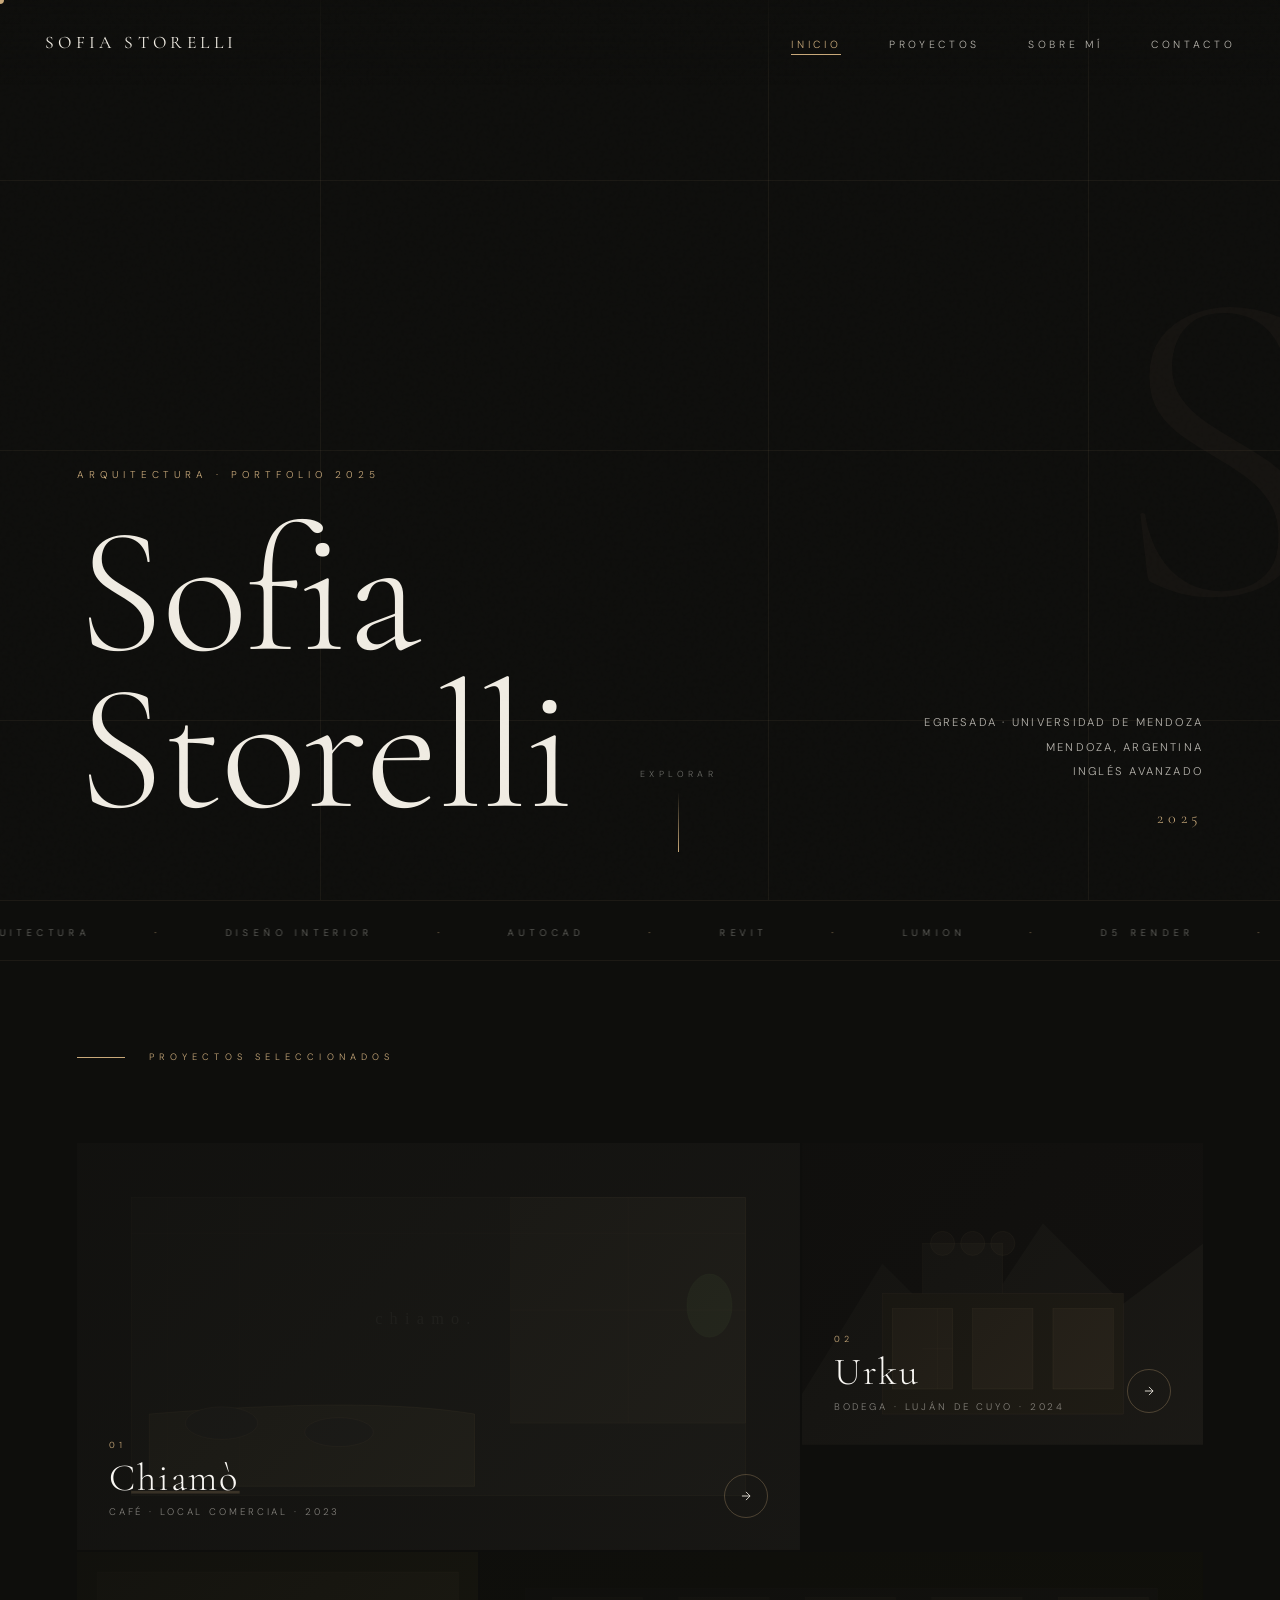
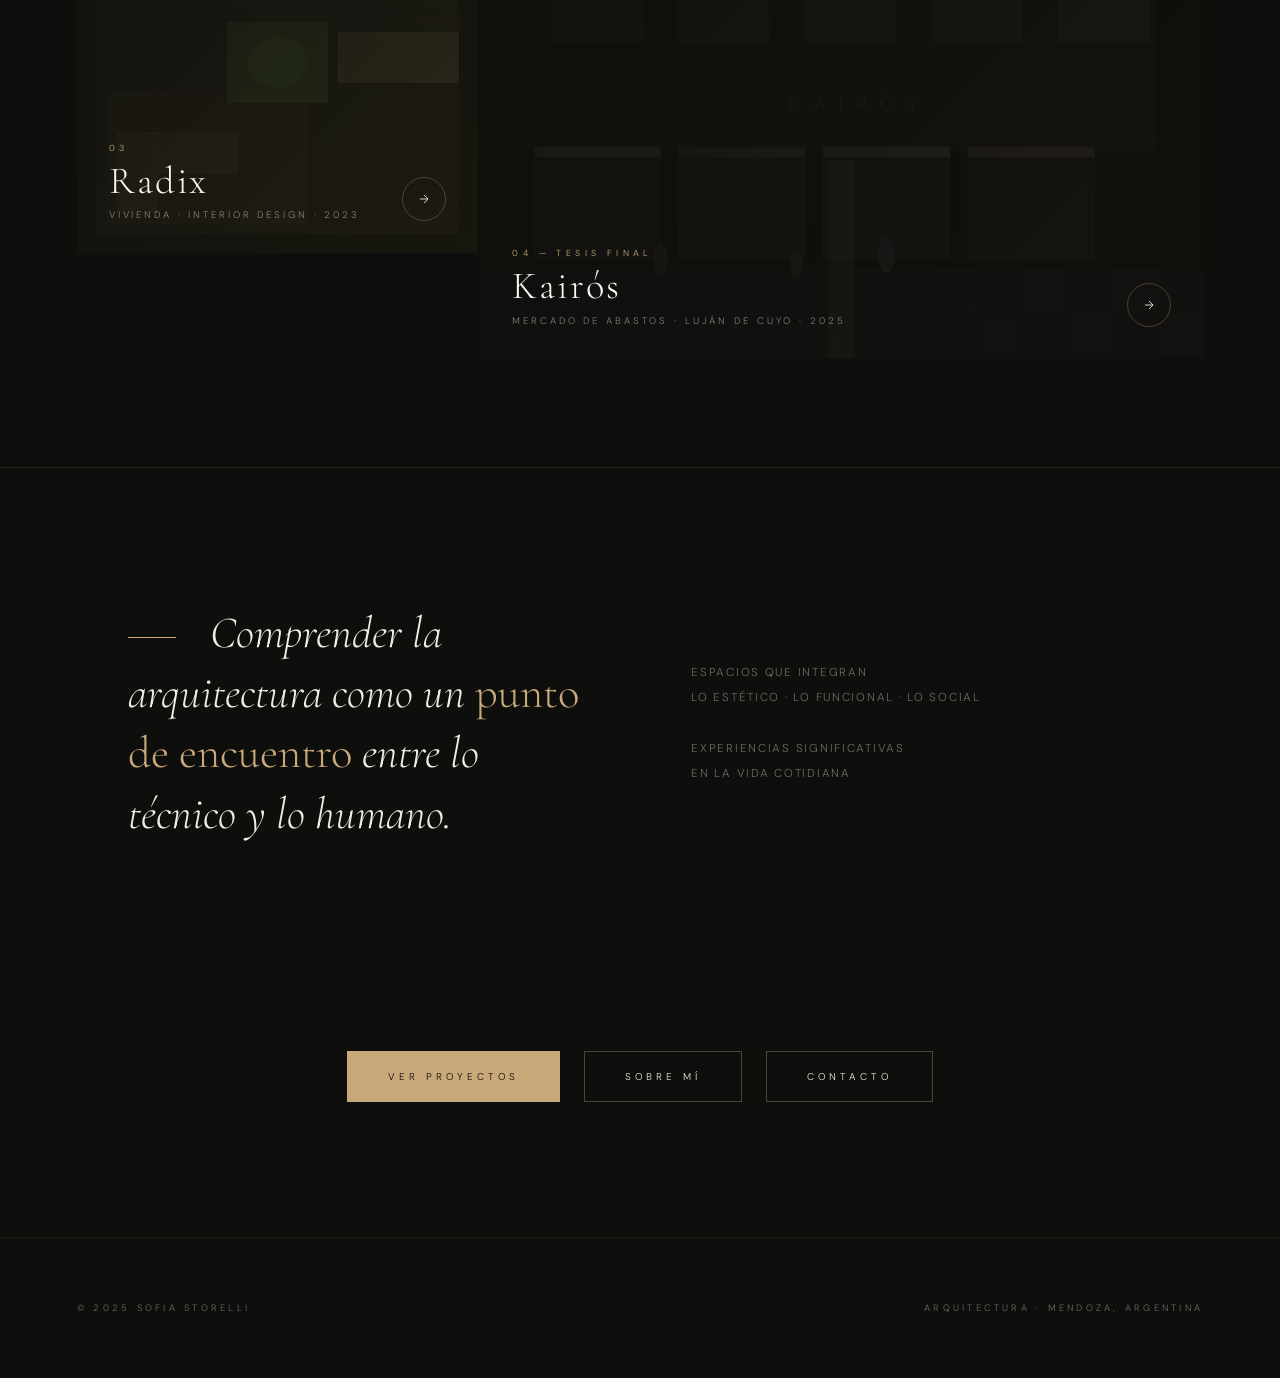
==== commit 70f6108d: "Update index.html" ====
--- a/index.html
+++ b/index.html
@@ -364,6 +364,6 @@
   <span>Arquitectura · Mendoza, Argentina</span>
 </footer>
 
-<script src="main.js"></script>
+<script src="Main.js"></script>
 </body>
 </html>
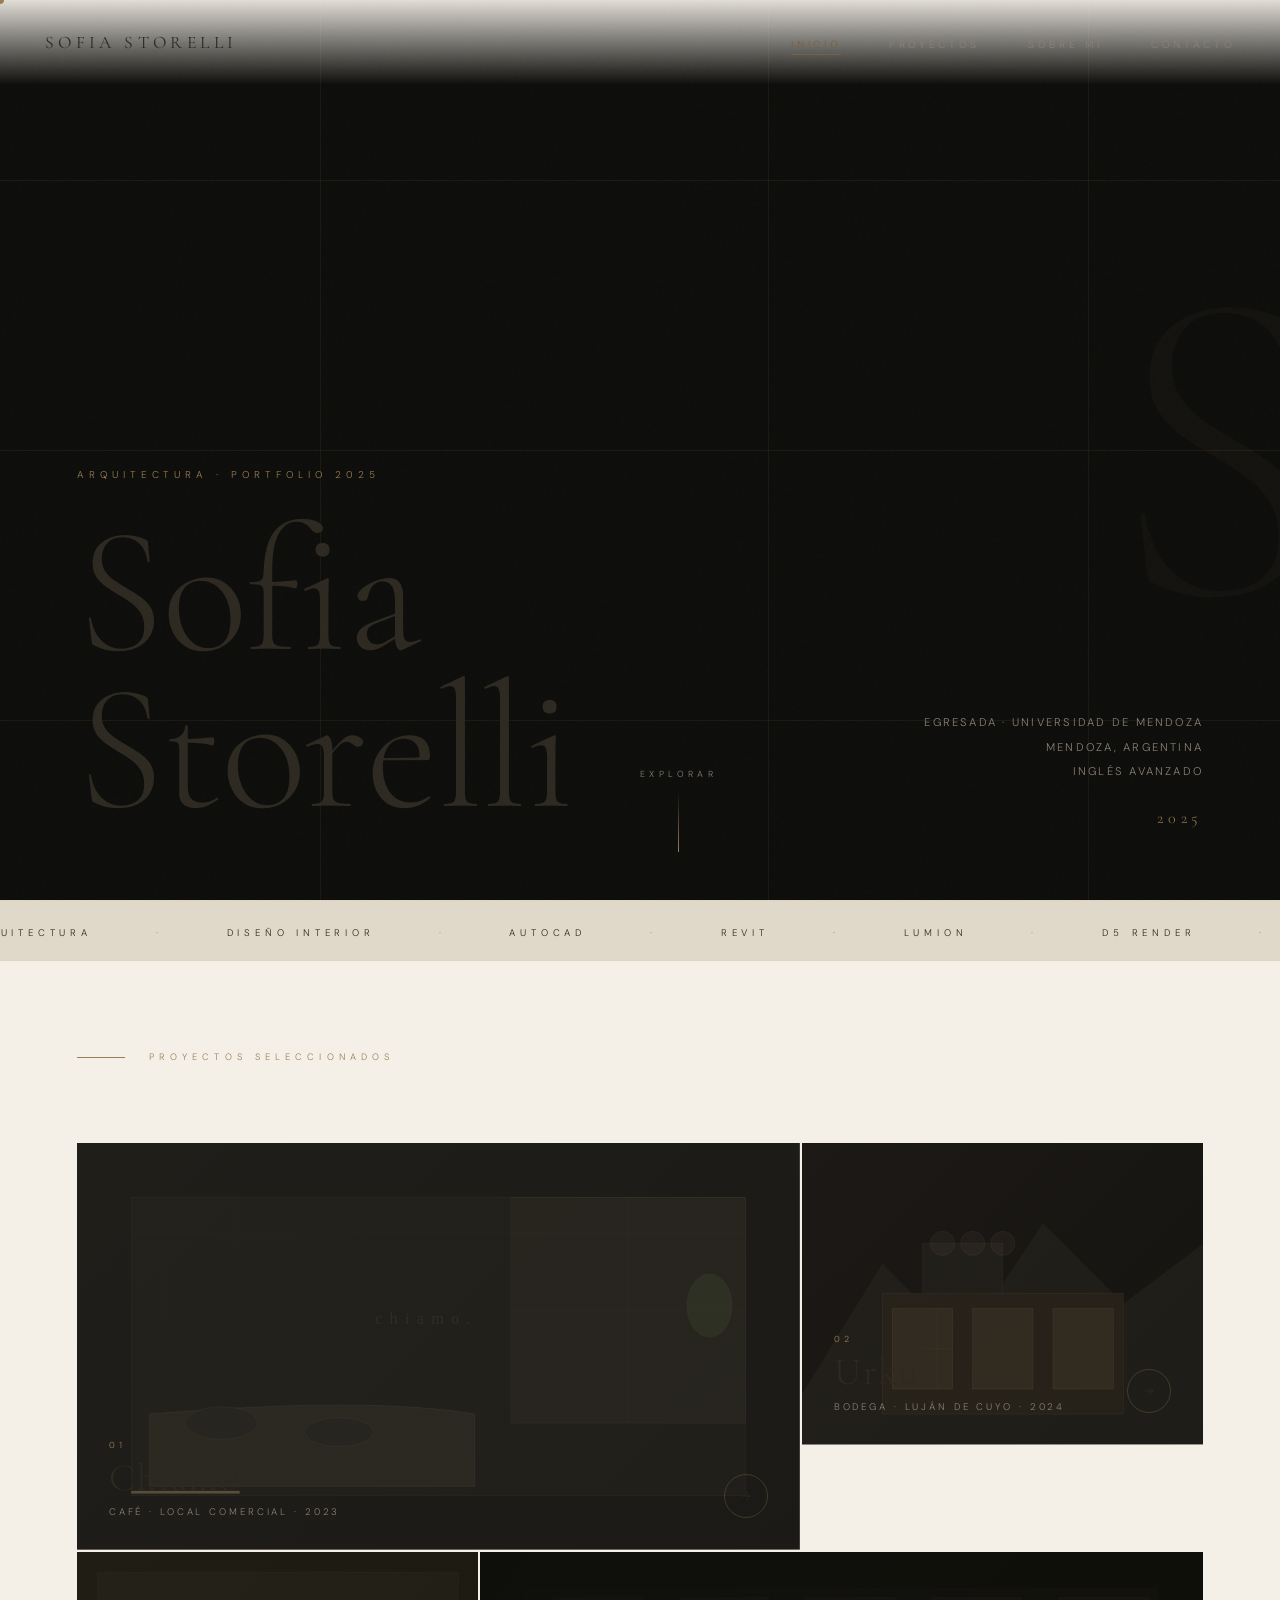
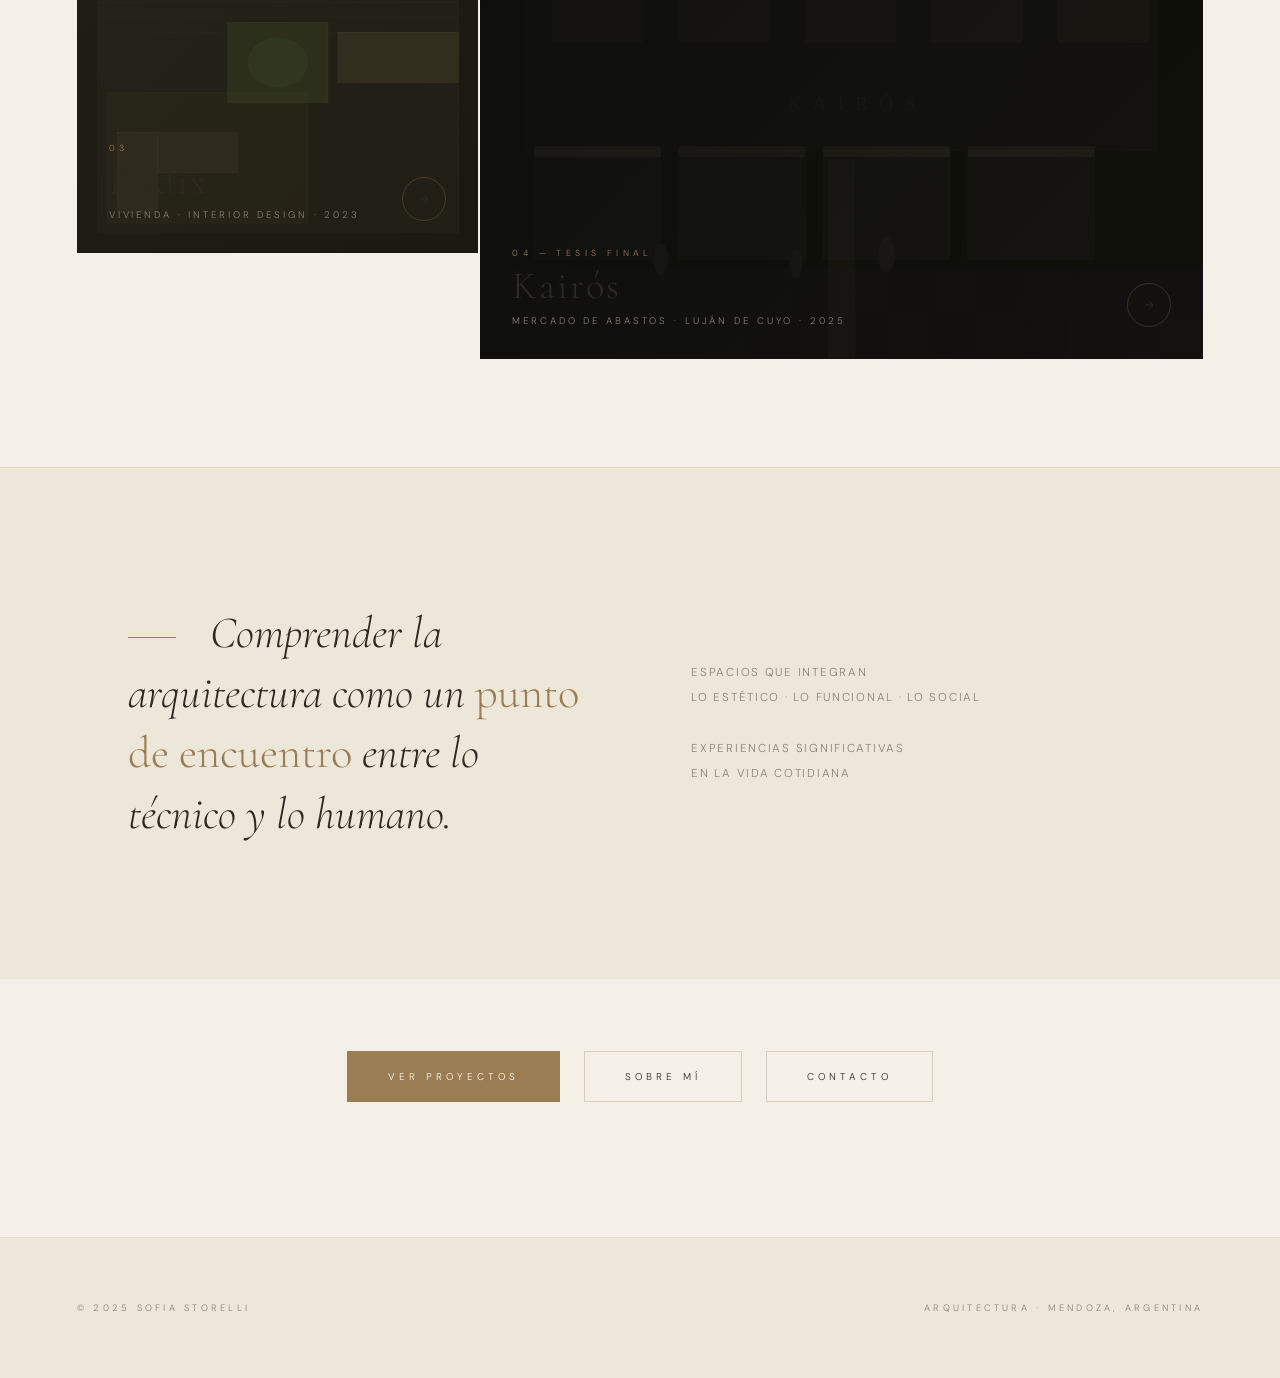
==== commit 654b0eec: "Update index.html" ====
--- a/index.html
+++ b/index.html
@@ -71,9 +71,9 @@
   <a href="index.html" class="nav-logo">Sofia Storelli</a>
   <ul class="nav-links">
     <li><a href="index.html" class="active">Inicio</a></li>
-    <li><a href="proyectos.html">Proyectos</a></li>
-    <li><a href="sobre-mi.html">Sobre mí</a></li>
-    <li><a href="contacto.html">Contacto</a></li>
+    <li><a href="Proyectos.html">Proyectos</a></li>
+    <li><a href="Sobre mi.html">Sobre mí</a></li>
+    <li><a href="Contacto.html">Contacto</a></li>
   </ul>
 </nav>
 
@@ -164,7 +164,7 @@
 
   <!-- Row 1 -->
   <div class="preview-grid">
-    <a href="proyectos.html" class="preview-card reveal reveal-delay-1">
+    <a href="Proyectos.html" class="preview-card reveal reveal-delay-1">
       <div class="preview-card-bg">
         <svg class="card-svg" viewBox="0 0 800 450" fill="none" xmlns="http://www.w3.org/2000/svg">
           <rect width="800" height="450" fill="#1a1916"/>
@@ -203,7 +203,7 @@
       </div>
     </a>
 
-    <a href="proyectos.html" class="preview-card preview-card-sm reveal reveal-delay-2">
+    <a href="Proyectos.html" class="preview-card preview-card-sm reveal reveal-delay-2">
       <div class="preview-card-bg">
         <svg class="card-svg" viewBox="0 0 400 300" fill="none" xmlns="http://www.w3.org/2000/svg">
           <rect width="400" height="300" fill="#141210"/>
@@ -237,9 +237,10 @@
     </a>
   </div>
 
+
   <!-- Row 2 -->
   <div class="preview-grid-2" style="margin-top:2px">
-    <a href="proyectos.html" class="preview-card preview-card-sm reveal reveal-delay-3">
+    <a href="Proyectos.html" class="preview-card preview-card-sm reveal reveal-delay-3">
       <div class="preview-card-bg">
         <svg class="card-svg" viewBox="0 0 400 300" fill="none" xmlns="http://www.w3.org/2000/svg">
           <rect width="400" height="300" fill="#19180f"/>
@@ -272,7 +273,7 @@
       </div>
     </a>
 
-    <a href="proyectos.html" class="preview-card reveal reveal-delay-4" style="background:#0e0e0c">
+    <a href="Proyectos.html" class="preview-card reveal reveal-delay-4" style="background:#0e0e0c">
       <div class="preview-card-bg">
         <svg class="card-svg" viewBox="0 0 800 450" fill="none" xmlns="http://www.w3.org/2000/svg">
           <rect width="800" height="450" fill="#0e0e0c"/>
@@ -353,9 +354,9 @@
 
 <!-- CTA -->
 <div class="cta-row reveal">
-  <a href="proyectos.html" class="btn btn-primary"><span>Ver proyectos</span></a>
-  <a href="sobre-mi.html" class="btn"><span>Sobre mí</span></a>
-  <a href="contacto.html" class="btn"><span>Contacto</span></a>
+  <a href="Proyectos.html" class="btn btn-primary"><span>Ver proyectos</span></a>
+  <a href="Sobre mi.html" class="btn"><span>Sobre mí</span></a>
+  <a href="Contacto.html" class="btn"><span>Contacto</span></a>
 </div>
 
 <!-- FOOTER -->
--- a/Style.css
+++ b/Style.css
@@ -1,6 +1,6 @@
 /* ============================================================
    SOFIA STORELLI — PORTFOLIO 2025
-   Paleta: negro casi puro, blanco hueso, beige dorado, gris frío
+   Paleta: crema, arena, lino, marrón cálido, gris arquitectónico
    Tipografía: Cormorant Garamond (display) + DM Sans (body)
    ============================================================ */
 
@@ -8,16 +8,33 @@
 
 /* ─── VARIABLES ─────────────────────────────────────────────── */
 :root {
-  --black:   #0e0e0c;
-  --near-black: #1a1916;
-  --charcoal:#2e2e2a;
-  --gray:    #6b6b66;
-  --light:   #b8b5ae;
-  --cream:   #f0ece3;
-  --white:   #faf8f4;
-  --gold:    #c9a97a;
-  --gold-dim:#8a7252;
-  --red-dim: #8a3a2a;
+  /* Fondos - del más claro al más oscuro */
+  --blanco:      #faf8f4;   /* blanco hueso */
+  --crema:       #f4f0e8;   /* crema cálida */
+  --arena:       #ede7da;   /* arena suave */
+  --lino:        #e0d8c8;   /* lino */
+  --arena-osc:   #c8bfaa;   /* arena oscura */
+
+  /* Texto */
+  --texto:       #2e2a22;   /* marrón casi negro */
+  --texto-med:   #5a5248;   /* marrón medio */
+  --texto-sua:   #8a8076;   /* gris cálido */
+  --texto-min:   #b0a898;   /* gris arena mínimo */
+
+  /* Acento dorado / cobre */
+  --gold:        #9a7d52;   /* cobre dorado */
+  --gold-pal:    #c4a87a;   /* dorado pálido */
+  --gold-dim:    #7a6040;   /* cobre oscuro */
+
+  /* Grises arquitectónicos */
+  --gris:        #d4cfc6;   /* gris cálido claro */
+  --gris-med:    #9e9890;   /* gris medio */
+  --gris-osc:    #6a6460;   /* gris oscuro */
+
+  /* Sombras */
+  --sombra-sua:  rgba(46,42,34,0.06);
+  --sombra-med:  rgba(46,42,34,0.12);
+  --sombra-foc:  rgba(154,125,82,0.15);
 
   --font-display: 'Cormorant Garamond', Georgia, serif;
   --font-body:    'DM Sans', sans-serif;
@@ -29,45 +46,35 @@
 
 /* ─── RESET ─────────────────────────────────────────────────── */
 *, *::before, *::after { box-sizing: border-box; margin: 0; padding: 0; }
-
 html { scroll-behavior: smooth; font-size: 16px; }
-
 body {
-  background: var(--black);
-  color: var(--cream);
+  background: var(--crema);
+  color: var(--texto);
   font-family: var(--font-body);
   font-weight: 300;
   overflow-x: hidden;
   cursor: none;
 }
-
 a { text-decoration: none; color: inherit; }
 img { display: block; max-width: 100%; }
 button { border: none; background: none; cursor: none; font-family: inherit; }
 
 /* ─── CUSTOM CURSOR ──────────────────────────────────────────── */
 #cursor {
-  position: fixed;
-  top: 0; left: 0;
+  position: fixed; top: 0; left: 0;
   width: 8px; height: 8px;
   background: var(--gold);
   border-radius: 50%;
-  pointer-events: none;
-  z-index: 9999;
+  pointer-events: none; z-index: 9999;
   transform: translate(-50%, -50%);
-  transition: width 0.25s var(--ease-expo),
-              height 0.25s var(--ease-expo),
-              background 0.25s;
-  mix-blend-mode: normal;
+  transition: width 0.25s var(--ease-expo), height 0.25s var(--ease-expo), background 0.25s;
 }
 #cursor-ring {
-  position: fixed;
-  top: 0; left: 0;
+  position: fixed; top: 0; left: 0;
   width: 36px; height: 36px;
-  border: 1px solid rgba(201,169,122,0.5);
+  border: 1px solid rgba(154,125,82,0.4);
   border-radius: 50%;
-  pointer-events: none;
-  z-index: 9998;
+  pointer-events: none; z-index: 9998;
   transform: translate(-50%, -50%);
 }
 body.cursor-hover #cursor {
@@ -75,149 +82,99 @@
   background: transparent;
   border: 1px solid var(--gold);
 }
-body.cursor-text #cursor {
-  width: 3px; height: 28px;
-  border-radius: 1px;
-  background: var(--cream);
-}
 
 /* ─── NOISE TEXTURE OVERLAY ──────────────────────────────────── */
 body::after {
   content: '';
-  position: fixed;
-  inset: 0;
+  position: fixed; inset: 0;
   background-image: url("data:image/svg+xml,%3Csvg viewBox='0 0 256 256' xmlns='http://www.w3.org/2000/svg'%3E%3Cfilter id='n'%3E%3CfeTurbulence type='fractalNoise' baseFrequency='0.9' numOctaves='4' stitchTiles='stitch'/%3E%3C/filter%3E%3Crect width='100%25' height='100%25' filter='url(%23n)' opacity='0.04'/%3E%3C/svg%3E");
-  pointer-events: none;
-  z-index: 8000;
-  opacity: 0.4;
+  pointer-events: none; z-index: 8000; opacity: 0.35;
+}
+
+/* ─── PAGE TRANSITION ────────────────────────────────────────── */
+#page-transition {
+  position: fixed; inset: 0;
+  z-index: 7000; pointer-events: none;
+  display: grid; grid-template-columns: repeat(5, 1fr);
+}
+.pt-col {
+  background: var(--arena);
+  transform: scaleY(0); transform-origin: bottom;
 }
 
 /* ─── NAV ────────────────────────────────────────────────────── */
 nav {
-  position: fixed;
-  top: 0; left: 0; right: 0;
+  position: fixed; top: 0; left: 0; right: 0;
   z-index: 1000;
-  display: flex;
-  justify-content: space-between;
-  align-items: center;
+  display: flex; justify-content: space-between; align-items: center;
   padding: 2rem 3.5vw;
-  mix-blend-mode: normal;
 }
 nav::before {
   content: '';
-  position: absolute;
-  inset: 0;
-  background: linear-gradient(to bottom, rgba(14,14,12,0.7) 0%, transparent 100%);
+  position: absolute; inset: 0;
+  background: linear-gradient(to bottom, rgba(244,240,232,0.92) 0%, transparent 100%);
   pointer-events: none;
+  backdrop-filter: blur(0px);
 }
 .nav-logo {
   font-family: var(--font-display);
-  font-size: 1.1rem;
-  font-weight: 400;
-  letter-spacing: 0.25em;
-  text-transform: uppercase;
-  color: var(--cream);
-  position: relative;
-  z-index: 1;
+  font-size: 1.1rem; font-weight: 400;
+  letter-spacing: 0.25em; text-transform: uppercase;
+  color: var(--texto); position: relative; z-index: 1;
 }
 .nav-links {
-  display: flex;
-  gap: 3rem;
-  list-style: none;
-  position: relative;
-  z-index: 1;
+  display: flex; gap: 3rem;
+  list-style: none; position: relative; z-index: 1;
 }
 .nav-links a {
-  font-size: 0.65rem;
-  letter-spacing: 0.35em;
-  text-transform: uppercase;
-  color: var(--light);
-  transition: color 0.3s;
-  position: relative;
+  font-size: 0.65rem; letter-spacing: 0.35em;
+  text-transform: uppercase; color: var(--texto-sua);
+  transition: color 0.3s; position: relative;
 }
 .nav-links a::after {
   content: '';
-  position: absolute;
-  bottom: -4px; left: 0;
-  width: 0; height: 1px;
-  background: var(--gold);
+  position: absolute; bottom: -4px; left: 0;
+  width: 0; height: 1px; background: var(--gold);
   transition: width 0.4s var(--ease-expo);
 }
-.nav-links a:hover { color: var(--cream); }
+.nav-links a:hover { color: var(--texto); }
 .nav-links a:hover::after { width: 100%; }
-.nav-links a.active { color: var(--gold); }
-.nav-links a.active::after { width: 100%; }
-
-/* ─── PAGE TRANSITION ────────────────────────────────────────── */
-#page-transition {
-  position: fixed;
-  inset: 0;
-  z-index: 7000;
-  pointer-events: none;
-  display: grid;
-  grid-template-columns: repeat(5, 1fr);
-}
-.pt-col {
-  background: var(--near-black);
-  transform: scaleY(0);
-  transform-origin: bottom;
-}
-
-/* ─── HERO — INDEX ───────────────────────────────────────────── */
+.nav-links a.active { color: var(--gold-dim); }
+.nav-links a.active::after { width: 100%; background: var(--gold-dim); }
+
+/* ─── HERO ───────────────────────────────────────────────────── */
 .hero {
-  position: relative;
-  height: 100vh;
-  display: flex;
-  align-items: flex-end;
-  padding: 0 6vw 8vh;
-  overflow: hidden;
+  position: relative; height: 100vh;
+  display: flex; align-items: flex-end;
+  padding: 0 6vw 8vh; overflow: hidden;
+  background: var(--arena);
 }
 .hero-bg {
-  position: absolute;
-  inset: 0;
-  background: var(--black);
-  overflow: hidden;
-}
-.hero-lines {
-  position: absolute;
-  inset: 0;
-  overflow: hidden;
-}
-.hero-line {
-  position: absolute;
-  background: rgba(201,169,122,0.07);
-  transform-origin: left;
-}
+  position: absolute; inset: 0;
+  background: var(--arena); overflow: hidden;
+}
+.hero-lines { position: absolute; inset: 0; overflow: hidden; }
+.hero-line { position: absolute; background: rgba(154,125,82,0.1); transform-origin: left; }
 .hero-line.h { height: 1px; width: 100%; }
 .hero-line.v { width: 1px; height: 100%; }
 
-.hero-title-wrap {
-  position: relative;
-  z-index: 10;
-}
+.hero-title-wrap { position: relative; z-index: 10; }
 .hero-eyebrow {
-  font-size: 0.62rem;
-  letter-spacing: 0.5em;
-  text-transform: uppercase;
-  color: var(--gold);
-  margin-bottom: 2rem;
-  opacity: 0;
+  font-size: 0.62rem; letter-spacing: 0.5em;
+  text-transform: uppercase; color: var(--gold);
+  margin-bottom: 2rem; opacity: 0;
   transform: translateY(20px);
   animation: fadeUp 0.8s 0.3s var(--ease-expo) forwards;
 }
 .hero-name {
   font-family: var(--font-display);
   font-size: clamp(5rem, 14vw, 13rem);
-  font-weight: 300;
-  line-height: 0.88;
-  letter-spacing: -0.01em;
-  color: var(--cream);
-  overflow: hidden;
+  font-weight: 300; line-height: 0.88;
+  letter-spacing: -0.01em; color: var(--texto);
 }
 .hero-name .line { display: block; overflow: hidden; }
 .hero-name .word {
-  display: inline-block;
-  opacity: 0;
+  display: inline-block; opacity: 0;
   transform: translateY(110%);
   animation: slideUp 1s var(--ease-expo) forwards;
 }
@@ -225,52 +182,45 @@
 .hero-name .line:nth-child(2) .word { animation-delay: 0.65s; }
 
 .hero-right {
-  position: absolute;
-  right: 6vw;
-  bottom: 8vh;
-  z-index: 10;
-  text-align: right;
-  opacity: 0;
+  position: absolute; right: 6vw; bottom: 8vh;
+  z-index: 10; text-align: right; opacity: 0;
   transform: translateY(30px);
   animation: fadeUp 0.8s 1s var(--ease-expo) forwards;
 }
 .hero-tagline {
-  font-size: 0.7rem;
-  letter-spacing: 0.2em;
-  text-transform: uppercase;
-  color: var(--light);
-  line-height: 2.2;
+  font-size: 0.7rem; letter-spacing: 0.2em;
+  text-transform: uppercase; color: var(--texto-sua); line-height: 2.2;
 }
 .hero-year {
   font-family: var(--font-display);
-  font-size: 1rem;
-  color: var(--gold);
-  letter-spacing: 0.3em;
-  margin-top: 1.5rem;
+  font-size: 1rem; color: var(--gold);
+  letter-spacing: 0.3em; margin-top: 1.5rem;
+}
+
+.giant-num {
+  position: absolute;
+  font-family: var(--font-display);
+  font-size: clamp(14rem, 35vw, 38rem);
+  font-weight: 300;
+  color: rgba(154,125,82,0.05);
+  line-height: 1; top: 50%; right: -3vw;
+  transform: translateY(-50%);
+  pointer-events: none; letter-spacing: -0.02em;
 }
 
 .hero-scroll-hint {
-  position: absolute;
-  bottom: 3rem;
-  left: 50%;
-  transform: translateX(-50%);
-  z-index: 10;
-  display: flex;
-  flex-direction: column;
-  align-items: center;
-  gap: 0.75rem;
-  opacity: 0;
+  position: absolute; bottom: 3rem; left: 50%;
+  transform: translateX(-50%); z-index: 10;
+  display: flex; flex-direction: column;
+  align-items: center; gap: 0.75rem; opacity: 0;
   animation: fadeUp 0.8s 1.3s var(--ease-expo) forwards;
 }
 .hero-scroll-hint span {
-  font-size: 0.55rem;
-  letter-spacing: 0.5em;
-  text-transform: uppercase;
-  color: var(--gray);
+  font-size: 0.55rem; letter-spacing: 0.5em;
+  text-transform: uppercase; color: var(--texto-sua);
 }
 .scroll-line {
-  width: 1px;
-  height: 60px;
+  width: 1px; height: 60px;
   background: linear-gradient(to bottom, transparent, var(--gold));
   animation: scrollPulse 2s 2s infinite;
 }
@@ -279,821 +229,454 @@
   50% { opacity: 1; transform: scaleY(1.2); }
 }
 
-/* ─── INDEX — PROJECT PREVIEW STRIP ─────────────────────────── */
-.index-projects {
-  padding: 12vh 6vw;
-  position: relative;
-}
+/* ─── MARQUEE ────────────────────────────────────────────────── */
+.marquee-wrap {
+  overflow: hidden;
+  border-top: 1px solid rgba(154,125,82,0.15);
+  border-bottom: 1px solid rgba(154,125,82,0.15);
+  padding: 1.2rem 0;
+  white-space: nowrap;
+  background: var(--lino);
+}
+.marquee-track {
+  display: inline-flex; gap: 4rem; will-change: transform;
+}
+.marquee-item {
+  font-size: 0.6rem; letter-spacing: 0.5em;
+  text-transform: uppercase; color: var(--texto-sua);
+}
+.marquee-item.gold { color: var(--gold); }
+
+/* ─── SECTION LABEL ──────────────────────────────────────────── */
 .section-label {
-  font-size: 0.58rem;
-  letter-spacing: 0.55em;
-  text-transform: uppercase;
-  color: var(--gold);
+  font-size: 0.58rem; letter-spacing: 0.55em;
+  text-transform: uppercase; color: var(--gold);
   margin-bottom: 5rem;
-  display: flex;
-  align-items: center;
-  gap: 1.5rem;
+  display: flex; align-items: center; gap: 1.5rem;
 }
 .section-label::before {
-  content: '';
-  width: 3rem;
-  height: 1px;
-  background: var(--gold);
-}
-
-.preview-grid {
-  display: grid;
-  grid-template-columns: 1.8fr 1fr;
-  gap: 2px;
-  margin-bottom: 2px;
-}
-.preview-grid-2 {
-  display: grid;
-  grid-template-columns: 1fr 1.8fr;
-  gap: 2px;
-}
+  content: ''; width: 3rem; height: 1px; background: var(--gold);
+}
+
+/* ─── PROJECT PREVIEW GRID ───────────────────────────────────── */
+.index-projects { padding: 12vh 6vw; background: var(--crema); }
+.preview-grid { display: grid; grid-template-columns: 1.8fr 1fr; gap: 2px; margin-bottom: 2px; }
+.preview-grid-2 { display: grid; grid-template-columns: 1fr 1.8fr; gap: 2px; }
 
 .preview-card {
-  position: relative;
-  overflow: hidden;
-  aspect-ratio: 16/9;
-  cursor: none;
-  background: var(--near-black);
+  position: relative; overflow: hidden;
+  aspect-ratio: 16/9; cursor: none;
+  background: var(--arena);
 }
 .preview-card-sm { aspect-ratio: 4/3; }
-
-.preview-card-bg {
-  position: absolute;
-  inset: 0;
-  transition: transform 0.9s var(--ease-expo);
-}
+.preview-card-bg { position: absolute; inset: 0; transition: transform 0.9s var(--ease-expo); }
 .preview-card:hover .preview-card-bg { transform: scale(1.06); }
-
 .preview-card-overlay {
-  position: absolute;
-  inset: 0;
-  background: linear-gradient(135deg, rgba(14,14,12,0.7) 0%, rgba(14,14,12,0.2) 100%);
+  position: absolute; inset: 0;
+  background: linear-gradient(135deg, rgba(46,42,34,0.3) 0%, rgba(46,42,34,0.05) 100%);
   transition: background 0.6s;
 }
 .preview-card:hover .preview-card-overlay {
-  background: linear-gradient(135deg, rgba(14,14,12,0.5) 0%, rgba(14,14,12,0.1) 100%);
-}
-
-.preview-card-info {
-  position: absolute;
-  bottom: 2rem; left: 2rem;
-  z-index: 2;
-}
+  background: linear-gradient(135deg, rgba(46,42,34,0.2) 0%, rgba(46,42,34,0.02) 100%);
+}
+.preview-card-info { position: absolute; bottom: 2rem; left: 2rem; z-index: 2; }
 .preview-card-num {
-  font-size: 0.55rem;
-  letter-spacing: 0.5em;
-  color: var(--gold);
-  text-transform: uppercase;
-  margin-bottom: 0.5rem;
+  font-size: 0.55rem; letter-spacing: 0.5em;
+  color: var(--gold); text-transform: uppercase; margin-bottom: 0.5rem;
 }
 .preview-card-title {
   font-family: var(--font-display);
   font-size: clamp(1.5rem, 3vw, 3rem);
-  font-weight: 300;
-  color: var(--white);
-  letter-spacing: 0.05em;
-  line-height: 1;
+  font-weight: 300; color: var(--texto);
+  letter-spacing: 0.05em; line-height: 1;
 }
 .preview-card-type {
-  font-size: 0.6rem;
-  letter-spacing: 0.3em;
-  text-transform: uppercase;
-  color: rgba(240,236,227,0.5);
-  margin-top: 0.5rem;
+  font-size: 0.6rem; letter-spacing: 0.3em;
+  text-transform: uppercase; color: var(--texto-sua); margin-top: 0.5rem;
 }
 .preview-card-arrow {
-  position: absolute;
-  bottom: 2rem; right: 2rem;
+  position: absolute; bottom: 2rem; right: 2rem;
   width: 44px; height: 44px;
-  border: 1px solid rgba(201,169,122,0.3);
+  border: 1px solid rgba(154,125,82,0.3);
   border-radius: 50%;
-  display: flex;
-  align-items: center;
-  justify-content: center;
+  display: flex; align-items: center; justify-content: center;
   z-index: 2;
   transition: border-color 0.3s, transform 0.5s var(--ease-back), background 0.3s;
 }
 .preview-card:hover .preview-card-arrow {
-  border-color: var(--gold);
-  background: var(--gold);
+  border-color: var(--gold); background: var(--gold);
   transform: rotate(-45deg);
 }
-.preview-card-arrow svg { width: 14px; height: 14px; fill: none; stroke: var(--cream); stroke-width: 1.5; }
-.preview-card:hover .preview-card-arrow svg { stroke: var(--black); }
-
-/* SVG architectural illustrations inside cards */
-.card-svg {
-  width: 100%; height: 100%;
-  position: absolute;
-  inset: 0;
-}
-
-/* ─── INDEX — MANIFESTO ──────────────────────────────────────── */
+.preview-card-arrow svg { width: 14px; height: 14px; fill: none; stroke: var(--texto); stroke-width: 1.5; }
+.preview-card:hover .preview-card-arrow svg { stroke: var(--blanco); }
+.card-svg { width: 100%; height: 100%; position: absolute; inset: 0; }
+
+/* ─── MANIFESTO ──────────────────────────────────────────────── */
 .manifesto {
   padding: 15vh 10vw;
-  border-top: 1px solid rgba(201,169,122,0.12);
-  display: grid;
-  grid-template-columns: 1fr 1fr;
-  gap: 8vw;
-  align-items: center;
+  border-top: 1px solid rgba(154,125,82,0.12);
+  display: grid; grid-template-columns: 1fr 1fr;
+  gap: 8vw; align-items: center;
+  background: var(--arena);
 }
 .manifesto-text {
   font-family: var(--font-display);
   font-size: clamp(1.8rem, 3.5vw, 3.2rem);
-  font-weight: 300;
-  line-height: 1.35;
-  color: var(--cream);
-  font-style: italic;
-}
-.manifesto-text em {
-  color: var(--gold);
-  font-style: normal;
-}
+  font-weight: 300; line-height: 1.35;
+  color: var(--texto); font-style: italic;
+}
+.manifesto-text em { color: var(--gold); font-style: normal; }
 .manifesto-aside {
-  font-size: 0.72rem;
-  letter-spacing: 0.15em;
-  line-height: 2.2;
-  color: var(--gray);
-  text-transform: uppercase;
-}
-
-/* ─── CTA ROW ────────────────────────────────────────────────── */
+  font-size: 0.72rem; letter-spacing: 0.15em;
+  line-height: 2.2; color: var(--texto-sua); text-transform: uppercase;
+}
+.quote-divider {
+  display: inline-block; width: 3rem; height: 1px;
+  background: var(--gold); vertical-align: middle; margin-right: 1.5rem;
+}
+
+/* ─── BUTTONS ────────────────────────────────────────────────── */
 .cta-row {
-  padding: 8vh 6vw 15vh;
-  display: flex;
-  gap: 1.5rem;
-  justify-content: center;
-  flex-wrap: wrap;
+  padding: 8vh 6vw 15vh; background: var(--crema);
+  display: flex; gap: 1.5rem; justify-content: center; flex-wrap: wrap;
 }
 .btn {
-  display: inline-flex;
-  align-items: center;
-  gap: 1rem;
+  display: inline-flex; align-items: center; gap: 1rem;
   padding: 1.1rem 2.5rem;
-  font-size: 0.62rem;
-  letter-spacing: 0.4em;
-  text-transform: uppercase;
-  border: 1px solid rgba(201,169,122,0.35);
-  color: var(--cream);
-  position: relative;
-  overflow: hidden;
+  font-size: 0.62rem; letter-spacing: 0.4em; text-transform: uppercase;
+  border: 1px solid rgba(154,125,82,0.3);
+  color: var(--texto); position: relative; overflow: hidden;
   transition: border-color 0.4s, color 0.4s;
 }
 .btn::before {
-  content: '';
-  position: absolute;
-  inset: 0;
+  content: ''; position: absolute; inset: 0;
   background: var(--gold);
   transform: translateX(-101%);
   transition: transform 0.5s var(--ease-circ);
 }
-.btn:hover { border-color: var(--gold); color: var(--black); }
+.btn:hover { border-color: var(--gold); color: var(--blanco); }
 .btn:hover::before { transform: translateX(0); }
 .btn span { position: relative; z-index: 1; }
-.btn-primary {
-  background: var(--gold);
-  color: var(--black);
-  border-color: var(--gold);
-}
-.btn-primary::before { background: var(--cream); }
-.btn-primary:hover { color: var(--black); border-color: var(--cream); }
+.btn-primary { background: var(--gold); color: var(--blanco); border-color: var(--gold); }
+.btn-primary::before { background: var(--gold-dim); }
+.btn-primary:hover { color: var(--blanco); border-color: var(--gold-dim); }
 
 /* ─── PROYECTOS PAGE ─────────────────────────────────────────── */
-.projects-hero {
-  padding: 20vh 6vw 8vh;
-  border-bottom: 1px solid rgba(201,169,122,0.1);
-}
-.projects-hero h1 {
-  font-family: var(--font-display);
-  font-size: clamp(3.5rem, 9vw, 9rem);
-  font-weight: 300;
-  letter-spacing: 0.08em;
-  text-transform: uppercase;
-  color: var(--cream);
-  line-height: 0.9;
-}
-
-/* PROJECT — HORIZONTAL SCROLL EXPERIENCE */
-.projects-horizontal {
-  position: relative;
-  overflow: hidden;
-}
-.h-scroll-track {
-  display: flex;
-  width: max-content;
-  transition: transform 1s var(--ease-expo);
+.h-scroll-outer { overflow: hidden; height: 100vh; }
+#h-scroll-track {
+  display: flex; width: max-content; height: 100vh;
+  transition: transform 1s cubic-bezier(0.77,0,0.175,1);
 }
 .proj-panel {
-  width: 100vw;
-  min-height: 100vh;
-  display: grid;
-  grid-template-columns: 45vw 55vw;
-  position: relative;
-  overflow: hidden;
-}
-
-/* TESIS PANEL — special full bleed */
-.proj-panel.tesis {
-  grid-template-columns: 1fr;
-  position: relative;
-  min-height: 100vh;
-}
-
+  width: 100vw; height: 100vh; flex-shrink: 0;
+  display: grid; grid-template-columns: 42vw 58vw;
+  position: relative; overflow: hidden;
+}
+.panel-chiamo { background: var(--arena); }
+.panel-urku   { background: var(--lino); }
+.panel-radix  { background: var(--crema); }
 .proj-panel-left {
-  padding: 15vh 6vw;
-  display: flex;
-  flex-direction: column;
-  justify-content: center;
-  position: relative;
-  z-index: 2;
-}
-.proj-panel-right {
-  position: relative;
-  overflow: hidden;
-}
+  padding: 14vh 5vw 8vh;
+  display: flex; flex-direction: column; justify-content: flex-end;
+  position: relative; z-index: 2;
+}
+.proj-panel-right { position: relative; overflow: hidden; }
 .proj-panel-visual {
-  position: absolute;
-  inset: 0;
-  transition: transform 1.2s var(--ease-expo);
-}
-.proj-panel:hover .proj-panel-visual { transform: scale(1.04); }
+  position: absolute; inset: 0;
+  transition: transform 1.4s cubic-bezier(0.16,1,0.3,1);
+}
+.proj-panel:hover .proj-panel-visual { transform: scale(1.05); }
 
 .proj-number {
-  font-family: var(--font-display);
-  font-size: 8rem;
-  font-weight: 300;
-  color: rgba(201,169,122,0.07);
-  position: absolute;
-  top: 12vh; right: -1rem;
-  line-height: 1;
-  pointer-events: none;
-  z-index: 1;
+  font-family: var(--font-display); font-size: 8rem;
+  font-weight: 300; color: rgba(154,125,82,0.06);
+  position: absolute; top: 12vh; right: -1rem;
+  line-height: 1; pointer-events: none; z-index: 1;
 }
 .proj-tag {
-  font-size: 0.58rem;
-  letter-spacing: 0.5em;
-  text-transform: uppercase;
-  color: var(--gold);
-  margin-bottom: 1.5rem;
+  font-size: 0.58rem; letter-spacing: 0.5em;
+  text-transform: uppercase; color: var(--gold); margin-bottom: 1.5rem;
 }
 .proj-title {
   font-family: var(--font-display);
   font-size: clamp(2.5rem, 5vw, 5.5rem);
-  font-weight: 300;
-  letter-spacing: 0.05em;
-  color: var(--cream);
-  line-height: 1;
-  margin-bottom: 1.5rem;
-  text-transform: uppercase;
+  font-weight: 300; letter-spacing: 0.05em;
+  color: var(--texto); line-height: 1;
+  margin-bottom: 1.5rem; text-transform: uppercase;
 }
 .proj-desc {
-  font-size: 0.78rem;
-  line-height: 2;
-  color: var(--gray);
-  max-width: 38ch;
-  margin-bottom: 2.5rem;
+  font-size: 0.78rem; line-height: 2;
+  color: var(--texto-sua); max-width: 38ch; margin-bottom: 2.5rem;
 }
 .proj-meta-list {
-  display: grid;
-  grid-template-columns: 1fr 1fr;
+  display: grid; grid-template-columns: 1fr 1fr;
   gap: 0.5rem 2.5rem;
-  font-size: 0.6rem;
-  letter-spacing: 0.25em;
-  text-transform: uppercase;
-  color: var(--gray);
-  margin-bottom: 3rem;
-  padding-top: 2rem;
-  border-top: 1px solid rgba(201,169,122,0.1);
+  font-size: 0.6rem; letter-spacing: 0.25em;
+  text-transform: uppercase; color: var(--texto-sua);
+  margin-bottom: 3rem; padding-top: 2rem;
+  border-top: 1px solid rgba(154,125,82,0.12);
 }
 .proj-meta-list dt { color: var(--gold-dim); margin-bottom: 0.25rem; }
-.proj-meta-list dd { color: var(--cream); }
-.color-palette {
-  display: flex;
-  gap: 0.5rem;
-  margin-bottom: 2rem;
-}
-.palette-dot {
-  width: 18px; height: 18px;
-  border-radius: 50%;
-}
-
-/* PROJECT DETAIL — expandable section */
-.proj-detail {
-  max-height: 0;
-  overflow: hidden;
-  transition: max-height 1s var(--ease-expo);
-}
-.proj-detail.open { max-height: 600px; }
-.proj-detail-inner {
-  padding: 4rem 6vw;
-  display: grid;
-  grid-template-columns: repeat(3, 1fr);
-  gap: 3rem;
-  border-top: 1px solid rgba(201,169,122,0.1);
-  background: var(--near-black);
-}
-.detail-block h4 {
-  font-size: 0.6rem;
-  letter-spacing: 0.4em;
-  text-transform: uppercase;
-  color: var(--gold);
-  margin-bottom: 1rem;
-}
-.detail-block p {
-  font-size: 0.75rem;
-  line-height: 1.9;
-  color: var(--gray);
-}
-
-/* TESIS FULL SECTION */
-.tesis-full {
-  position: relative;
-  min-height: 100vh;
-  display: flex;
-  flex-direction: column;
-  background: var(--near-black);
-  overflow: hidden;
-}
-.tesis-bg-anim {
-  position: absolute;
-  inset: 0;
-  overflow: hidden;
-}
-.tesis-title-bg {
-  position: absolute;
-  font-family: var(--font-display);
-  font-size: clamp(8rem, 22vw, 22rem);
-  font-weight: 300;
-  color: rgba(201,169,122,0.04);
-  text-transform: uppercase;
-  top: 50%; left: 50%;
-  transform: translate(-50%, -50%);
-  white-space: nowrap;
-  letter-spacing: 0.2em;
-  pointer-events: none;
-  animation: driftTitle 20s ease-in-out infinite alternate;
-}
-@keyframes driftTitle {
-  from { transform: translate(-50%, -50%) scale(1); }
-  to   { transform: translate(-50%, -52%) scale(1.03); }
-}
-
-.tesis-content {
-  position: relative;
-  z-index: 2;
-  padding: 18vh 6vw 10vh;
-}
-.tesis-header {
-  display: grid;
-  grid-template-columns: 1fr 1fr;
-  gap: 8vw;
-  margin-bottom: 8vh;
-  align-items: end;
-}
-.tesis-main-title {
-  font-family: var(--font-display);
-  font-size: clamp(4rem, 10vw, 11rem);
-  font-weight: 300;
-  color: var(--cream);
-  text-transform: uppercase;
-  letter-spacing: 0.08em;
-  line-height: 0.9;
-}
-.tesis-main-title .gold { color: var(--gold); font-style: italic; }
-.tesis-intro {
-  font-size: 0.82rem;
-  line-height: 2.2;
-  color: var(--gray);
-  max-width: 40ch;
-}
+.proj-meta-list dd { color: var(--texto); }
+.color-palette { display: flex; gap: 0.5rem; margin-bottom: 2rem; }
+.palette-dot { width: 18px; height: 18px; border-radius: 50%; }
+
+/* PANEL NAV */
+.panel-nav {
+  position: fixed; right: 3vw; top: 50%;
+  transform: translateY(-50%);
+  display: flex; flex-direction: column; gap: 0.75rem; z-index: 500;
+}
+.panel-nav-dot {
+  width: 5px; height: 5px; border-radius: 50%;
+  background: var(--gris); cursor: none;
+  transition: background 0.3s, transform 0.3s;
+}
+.panel-nav-dot.active { background: var(--gold); transform: scale(1.6); }
+.projects-progress {
+  position: fixed; bottom: 0; left: 0; height: 2px;
+  background: var(--gold); z-index: 500;
+  transform-origin: left; transform: scaleX(0); transition: transform 0.1s;
+}
+.panel-counter {
+  position: fixed; top: 50%; left: 3vw;
+  transform: translateY(-50%) rotate(-90deg);
+  font-size: 0.55rem; letter-spacing: 0.5em;
+  text-transform: uppercase; color: var(--gris-med); z-index: 500;
+}
+.scroll-keys {
+  position: fixed; bottom: 2.5rem; left: 50%; transform: translateX(-50%);
+  font-size: 0.55rem; letter-spacing: 0.5em; text-transform: uppercase;
+  color: var(--gris-med); z-index: 500;
+  display: flex; gap: 1.5rem; align-items: center;
+}
+.scroll-keys .key {
+  border: 1px solid rgba(154,125,82,0.25);
+  padding: 0.3rem 0.6rem; font-size: 0.55rem; color: var(--gold);
+}
+
+/* TESIS PANEL */
 .tesis-badge {
-  display: inline-block;
-  padding: 0.5rem 1.2rem;
+  display: inline-block; padding: 0.5rem 1.2rem;
   border: 1px solid var(--gold);
-  font-size: 0.6rem;
-  letter-spacing: 0.4em;
-  text-transform: uppercase;
-  color: var(--gold);
-  margin-bottom: 2rem;
-}
-
-.tesis-spaces {
-  display: grid;
-  grid-template-columns: repeat(4, 1fr);
-  gap: 2px;
-  margin-bottom: 8vh;
-}
-.space-card {
-  position: relative;
-  aspect-ratio: 3/4;
-  overflow: hidden;
-  background: var(--charcoal);
-}
-.space-card-svg {
-  width: 100%; height: 100%;
+  font-size: 0.6rem; letter-spacing: 0.4em;
+  text-transform: uppercase; color: var(--gold); margin-bottom: 2rem;
+}
+.tesis-stat {
+  text-align: center; padding: 2rem;
+  border: 1px solid rgba(154,125,82,0.1);
+  background: rgba(154,125,82,0.03);
+}
+.tesis-stat-num {
+  font-family: var(--font-display); font-size: 3.5rem;
+  font-weight: 300; color: var(--texto); line-height: 1; margin-bottom: 0.5rem;
+}
+.tesis-stat-label {
+  font-size: 0.58rem; letter-spacing: 0.4em;
+  text-transform: uppercase; color: var(--texto-sua);
+}
+#tesis-grid-canvas { position: absolute; inset: 0; width: 100%; height: 100%; pointer-events: none; }
+
+/* ─── SOBRE MÍ ───────────────────────────────────────────────── */
+.about-hero {
+  min-height: 100vh; display: grid; grid-template-columns: 1fr 1fr; overflow: hidden;
+}
+.about-hero-left {
+  padding: 18vh 6vw 10vh; display: flex;
+  flex-direction: column; justify-content: flex-end;
+  background: var(--crema); position: relative;
+}
+.about-hero-right { position: relative; background: var(--lino); overflow: hidden; }
+.about-h1 {
+  font-family: var(--font-display);
+  font-size: clamp(3.5rem, 7vw, 7rem);
+  font-weight: 300; color: var(--texto);
+  text-transform: uppercase; letter-spacing: 0.1em;
+  line-height: 0.95; margin-bottom: 2rem;
+}
+.about-role {
+  font-size: 0.65rem; letter-spacing: 0.45em;
+  text-transform: uppercase; color: var(--gold); margin-bottom: 4rem;
+}
+.about-bio {
+  padding: 10vh 10vw; display: grid;
+  grid-template-columns: 1fr 1.5fr; gap: 10vw;
+  border-top: 1px solid rgba(154,125,82,0.12);
+  background: var(--arena);
+}
+.bio-label {
+  font-size: 0.58rem; letter-spacing: 0.55em;
+  text-transform: uppercase; color: var(--gold); padding-top: 0.4rem;
+}
+.bio-text { font-size: 0.85rem; line-height: 2.2; color: var(--texto-med); }
+.bio-text strong { color: var(--texto); font-weight: 400; }
+
+/* Photo frames */
+.photo-deco { position: absolute; inset: 0; display: flex; align-items: center; justify-content: center; }
+.photo-frame-outer { width: 62%; aspect-ratio: 3/4; position: relative; }
+.photo-frame-main {
   position: absolute; inset: 0;
-  transition: transform 0.9s var(--ease-expo);
-}
-.space-card:hover .space-card-svg { transform: scale(1.08); }
-.space-card-label {
-  position: absolute;
-  bottom: 1.5rem; left: 1.5rem;
-  font-size: 0.6rem;
-  letter-spacing: 0.35em;
-  text-transform: uppercase;
-  color: var(--cream);
-  z-index: 2;
-}
-.space-card-num {
-  position: absolute;
-  top: 1rem; right: 1rem;
-  font-family: var(--font-display);
-  font-size: 2rem;
-  color: rgba(201,169,122,0.2);
-  z-index: 2;
-}
-.space-overlay {
-  position: absolute;
-  inset: 0;
-  background: linear-gradient(to top, rgba(14,14,12,0.8) 0%, transparent 60%);
-  z-index: 1;
-}
-
-.tesis-concept {
-  display: grid;
-  grid-template-columns: 1fr 1fr 1fr;
-  gap: 3rem;
-  border-top: 1px solid rgba(201,169,122,0.12);
-  padding-top: 5rem;
-}
-.concept-item {}
-.concept-number {
-  font-family: var(--font-display);
-  font-size: 3rem;
-  color: rgba(201,169,122,0.15);
-  font-weight: 300;
-  line-height: 1;
-  margin-bottom: 1rem;
-}
-.concept-title {
-  font-size: 0.65rem;
-  letter-spacing: 0.35em;
-  text-transform: uppercase;
-  color: var(--gold);
-  margin-bottom: 1rem;
-}
-.concept-text {
-  font-size: 0.75rem;
-  line-height: 2;
-  color: var(--gray);
-}
-
-/* PROGRESS BAR BOTTOM */
-.projects-progress {
-  position: fixed;
-  bottom: 0; left: 0;
-  height: 2px;
-  background: var(--gold);
-  z-index: 500;
-  transform-origin: left;
-  transform: scaleX(0);
-  transition: transform 0.1s;
-}
-
-/* PANEL NAVIGATION */
-.panel-nav {
-  position: fixed;
-  right: 3vw;
-  top: 50%;
-  transform: translateY(-50%);
-  display: flex;
-  flex-direction: column;
-  gap: 0.75rem;
-  z-index: 500;
-}
-.panel-nav-dot {
-  width: 5px; height: 5px;
-  border-radius: 50%;
-  background: var(--gray);
-  cursor: none;
-  transition: background 0.3s, transform 0.3s;
-}
-.panel-nav-dot.active {
-  background: var(--gold);
-  transform: scale(1.6);
-}
-
-/* ─── SOBRE MÍ PAGE ──────────────────────────────────────────── */
-.about-hero {
-  min-height: 100vh;
-  display: grid;
-  grid-template-columns: 1fr 1fr;
-  overflow: hidden;
-}
-.about-hero-left {
-  padding: 18vh 6vw 10vh;
-  display: flex;
-  flex-direction: column;
-  justify-content: flex-end;
-  background: var(--black);
-  position: relative;
-}
-.about-hero-right {
-  position: relative;
-  background: var(--near-black);
-  overflow: hidden;
-}
-.about-photo-area {
-  position: absolute;
-  inset: 0;
-  display: flex;
-  align-items: center;
-  justify-content: center;
-}
-.about-photo-frame {
-  width: 65%;
-  aspect-ratio: 3/4;
-  border: 1px solid rgba(201,169,122,0.2);
-  position: relative;
-  overflow: hidden;
-}
-.about-photo-frame::before {
-  content: '';
-  position: absolute;
-  inset: -1px;
-  border: 1px solid rgba(201,169,122,0.1);
-  transform: translate(12px, 12px);
-}
-.about-photo-inner {
-  width: 100%; height: 100%;
-  background: var(--charcoal);
-  display: flex;
-  align-items: center;
-  justify-content: center;
-}
-.about-photo-inner svg { width: 60%; height: 60%; opacity: 0.15; }
-.about-photo-label {
-  position: absolute;
-  bottom: -2rem;
-  right: 0;
-  font-size: 0.55rem;
-  letter-spacing: 0.4em;
-  text-transform: uppercase;
-  color: var(--gray);
-}
-
-.about-h1 {
-  font-family: var(--font-display);
-  font-size: clamp(3.5rem, 7vw, 7rem);
-  font-weight: 300;
-  color: var(--cream);
-  text-transform: uppercase;
-  letter-spacing: 0.1em;
-  line-height: 0.95;
-  margin-bottom: 2rem;
-}
-.about-role {
-  font-size: 0.65rem;
-  letter-spacing: 0.45em;
-  text-transform: uppercase;
-  color: var(--gold);
-  margin-bottom: 4rem;
-}
-
-.about-bio {
-  padding: 10vh 10vw;
-  display: grid;
-  grid-template-columns: 1fr 1.5fr;
-  gap: 10vw;
-  border-top: 1px solid rgba(201,169,122,0.1);
-}
-.bio-label {
-  font-size: 0.58rem;
-  letter-spacing: 0.55em;
-  text-transform: uppercase;
-  color: var(--gold);
-  padding-top: 0.4rem;
-}
-.bio-text {
-  font-size: 0.85rem;
-  line-height: 2.2;
-  color: var(--light);
-}
-.bio-text strong {
-  color: var(--cream);
-  font-weight: 400;
-}
-
-/* SKILLS / SOFTWARES */
-.skills-section {
-  padding: 10vh 6vw;
-  background: var(--near-black);
-}
-.skills-grid {
-  display: grid;
-  grid-template-columns: repeat(auto-fit, minmax(200px, 1fr));
-  gap: 2px;
-  margin-top: 5rem;
-}
+  border: 1px solid rgba(154,125,82,0.2);
+  overflow: hidden; display: flex; align-items: center; justify-content: center;
+  background: var(--arena);
+}
+.photo-frame-ghost {
+  position: absolute; inset: -1px;
+  border: 1px solid rgba(154,125,82,0.08);
+  transform: translate(14px, 14px);
+}
+.photo-frame-ghost-2 {
+  position: absolute; inset: -1px;
+  border: 1px solid rgba(154,125,82,0.04);
+  transform: translate(28px, 28px);
+}
+
+/* SKILLS */
+.skills-section { padding: 10vh 6vw; background: var(--lino); }
+.skills-grid { display: grid; grid-template-columns: repeat(auto-fit, minmax(200px, 1fr)); gap: 2px; margin-top: 5rem; }
 .skill-cell {
   padding: 3rem 2rem;
-  border: 1px solid rgba(201,169,122,0.06);
-  position: relative;
-  overflow: hidden;
+  border: 1px solid rgba(154,125,82,0.08);
+  position: relative; overflow: hidden;
+  background: var(--crema);
   transition: border-color 0.4s;
 }
 .skill-cell::before {
-  content: '';
-  position: absolute;
-  inset: 0;
-  background: var(--gold);
-  opacity: 0;
-  transition: opacity 0.4s;
+  content: ''; position: absolute; inset: 0;
+  background: var(--gold); opacity: 0; transition: opacity 0.4s;
 }
 .skill-cell:hover { border-color: var(--gold); }
 .skill-cell:hover::before { opacity: 0.04; }
 .skill-name {
-  font-family: var(--font-display);
-  font-size: 1.6rem;
-  font-weight: 300;
-  color: var(--cream);
-  letter-spacing: 0.08em;
-  margin-bottom: 0.5rem;
-  position: relative;
-  z-index: 1;
+  font-family: var(--font-display); font-size: 1.6rem;
+  font-weight: 300; color: var(--texto); letter-spacing: 0.08em;
+  margin-bottom: 0.5rem; position: relative; z-index: 1;
 }
 .skill-type {
-  font-size: 0.58rem;
-  letter-spacing: 0.4em;
-  text-transform: uppercase;
-  color: var(--gray);
-  position: relative;
-  z-index: 1;
+  font-size: 0.58rem; letter-spacing: 0.4em;
+  text-transform: uppercase; color: var(--texto-sua);
+  position: relative; z-index: 1;
 }
 .skill-bar {
-  position: absolute;
-  bottom: 0; left: 0;
-  height: 2px;
-  background: var(--gold);
+  position: absolute; bottom: 0; left: 0;
+  height: 2px; background: var(--gold);
   transition: width 1.2s var(--ease-expo);
 }
 .skill-cell:not([data-bar-init]) .skill-bar { width: 0 !important; }
 
 /* IDIOMAS */
-.lang-section {
-  padding: 8vh 6vw;
-  display: grid;
-  grid-template-columns: 1fr 1fr;
-  gap: 3rem;
-}
-.lang-item {
-  padding: 3rem;
-  border: 1px solid rgba(201,169,122,0.1);
-  position: relative;
-}
-.lang-name {
-  font-family: var(--font-display);
-  font-size: 2.5rem;
-  font-weight: 300;
-  color: var(--cream);
-  margin-bottom: 0.5rem;
-}
-.lang-level {
-  font-size: 0.6rem;
-  letter-spacing: 0.4em;
-  text-transform: uppercase;
-  color: var(--gold);
-}
-
-/* ─── CONTACTO PAGE ──────────────────────────────────────────── */
-.contact-hero {
-  min-height: 100vh;
-  display: flex;
-  flex-direction: column;
-  justify-content: center;
-  align-items: center;
-  text-align: center;
-  padding: 10vh 6vw;
-  position: relative;
-  overflow: hidden;
-}
-.contact-bg-text {
-  position: absolute;
-  font-family: var(--font-display);
-  font-size: clamp(6rem, 20vw, 20rem);
-  font-weight: 300;
-  color: rgba(201,169,122,0.03);
-  text-transform: uppercase;
-  letter-spacing: 0.2em;
-  top: 50%;
-  transform: translateY(-50%);
-  white-space: nowrap;
-  pointer-events: none;
-}
-.contact-eyebrow {
-  font-size: 0.6rem;
-  letter-spacing: 0.55em;
-  text-transform: uppercase;
-  color: var(--gold);
-  margin-bottom: 3rem;
-}
-.contact-h1 {
-  font-family: var(--font-display);
-  font-size: clamp(3rem, 8vw, 8rem);
-  font-weight: 300;
-  color: var(--cream);
-  text-transform: uppercase;
-  letter-spacing: 0.1em;
-  line-height: 0.95;
-  margin-bottom: 3rem;
-}
-.contact-line {
-  width: 1px;
-  height: 80px;
+.lang-section { padding: 8vh 6vw; display: grid; grid-template-columns: 1fr 1fr; gap: 3rem; background: var(--arena); }
+.lang-item { padding: 3rem; border: 1px solid rgba(154,125,82,0.12); background: var(--crema); }
+.lang-name { font-family: var(--font-display); font-size: 2.5rem; font-weight: 300; color: var(--texto); margin-bottom: 0.5rem; }
+.lang-level { font-size: 0.6rem; letter-spacing: 0.4em; text-transform: uppercase; color: var(--gold); }
+
+/* TIMELINE */
+.timeline { padding: 10vh 6vw; border-top: 1px solid rgba(154,125,82,0.08); background: var(--crema); }
+.timeline-items { margin-top: 4rem; display: grid; grid-template-columns: 1fr 1fr 1fr; gap: 0; }
+.timeline-item { padding: 2.5rem 2rem 2.5rem 0; border-right: 1px solid rgba(154,125,82,0.08); position: relative; }
+.timeline-item:last-child { border-right: none; padding-right: 0; padding-left: 2rem; }
+.timeline-item:nth-child(2) { padding-left: 2rem; }
+.timeline-dot { width: 6px; height: 6px; border-radius: 50%; background: var(--gold); margin-bottom: 1.5rem; }
+.timeline-year { font-family: var(--font-display); font-size: 2rem; font-weight: 300; color: rgba(154,125,82,0.3); margin-bottom: 0.5rem; }
+.timeline-title { font-size: 0.7rem; letter-spacing: 0.25em; text-transform: uppercase; color: var(--texto); margin-bottom: 0.75rem; }
+.timeline-text { font-size: 0.72rem; line-height: 1.9; color: var(--texto-sua); }
+
+/* ─── CONTACTO ───────────────────────────────────────────────── */
+.contact-wrap { height: 100vh; display: grid; grid-template-columns: 1fr 1fr; overflow: hidden; }
+.contact-left {
+  display: flex; flex-direction: column; justify-content: center;
+  padding: 8vh 8vw 8vh 6vw; position: relative;
+  border-right: 1px solid rgba(154,125,82,0.08);
+  background: var(--crema);
+}
+.contact-right {
+  position: relative; overflow: hidden;
+  display: flex; flex-direction: column; justify-content: center;
+  align-items: center; padding: 8vh 6vw;
+  background: var(--arena);
+}
+.contact-info-item {
+  margin-bottom: 3rem; padding-bottom: 3rem;
+  border-bottom: 1px solid rgba(154,125,82,0.08);
+}
+.contact-info-item:last-child { border-bottom: none; margin-bottom: 0; padding-bottom: 0; }
+.contact-info-label {
+  font-size: 0.58rem; letter-spacing: 0.5em;
+  text-transform: uppercase; color: var(--gold); margin-bottom: 0.75rem;
+}
+.contact-info-value {
+  font-family: var(--font-display);
+  font-size: clamp(1.2rem, 2vw, 1.8rem);
+  font-weight: 300; color: var(--texto); letter-spacing: 0.05em;
+}
+.contact-info-value a { transition: color 0.3s; display: inline-block; }
+.contact-info-value a:hover { color: var(--gold); }
+.avail-badge {
+  display: inline-flex; align-items: center; gap: 0.6rem;
+  padding: 0.6rem 1.2rem; margin-top: 3rem;
+  border: 1px solid rgba(80,140,80,0.25);
+  background: rgba(80,140,80,0.04);
+}
+.avail-dot {
+  width: 6px; height: 6px; border-radius: 50%; background: #5a9a5a;
+  animation: blinkDot 2s ease-in-out infinite;
+}
+@keyframes blinkDot { 0%, 100% { opacity: 1; } 50% { opacity: 0.3; } }
+.avail-text { font-size: 0.62rem; letter-spacing: 0.35em; text-transform: uppercase; color: #5a9a5a; }
+.contact-right-inner { position: relative; z-index: 2; text-align: center; }
+.contact-right-title {
+  font-family: var(--font-display);
+  font-size: clamp(2.5rem, 5vw, 5rem); font-weight: 300;
+  color: var(--texto); text-transform: uppercase; letter-spacing: 0.12em;
+  line-height: 1; margin-bottom: 2rem;
+}
+.contact-right-sub {
+  font-size: 0.7rem; letter-spacing: 0.25em;
+  text-transform: uppercase; color: var(--texto-sua);
+  line-height: 2.2; margin-bottom: 3rem;
+}
+.divider-v {
+  width: 1px; height: 60px;
   background: linear-gradient(to bottom, transparent, var(--gold), transparent);
   margin: 0 auto 3rem;
 }
-.contact-email {
-  font-family: var(--font-display);
-  font-size: clamp(1rem, 2.5vw, 2rem);
-  font-weight: 300;
-  color: var(--gold);
-  letter-spacing: 0.15em;
-  margin-bottom: 4rem;
-  font-style: italic;
-}
-.contact-socials {
-  display: flex;
-  gap: 3rem;
-  justify-content: center;
-  margin-top: 1rem;
-}
-.contact-social-link {
-  font-size: 0.62rem;
-  letter-spacing: 0.4em;
-  text-transform: uppercase;
-  color: var(--gray);
-  transition: color 0.3s;
-  position: relative;
-}
-.contact-social-link::after {
-  content: '';
+.contact-bg-letter {
   position: absolute;
-  bottom: -4px; left: 0;
-  width: 0; height: 1px;
-  background: var(--gold);
-  transition: width 0.4s var(--ease-expo);
-}
-.contact-social-link:hover { color: var(--gold); }
-.contact-social-link:hover::after { width: 100%; }
-
-.contact-location {
-  margin-top: 5rem;
-  font-size: 0.65rem;
-  letter-spacing: 0.4em;
-  text-transform: uppercase;
-  color: var(--gray);
-}
+  font-family: var(--font-display); font-size: 70vw;
+  font-weight: 300; color: rgba(154,125,82,0.03);
+  line-height: 1; top: 50%; left: 50%;
+  transform: translate(-50%, -50%);
+  pointer-events: none; letter-spacing: -0.05em;
+  animation: rotateSlow 60s linear infinite;
+}
+@keyframes rotateSlow { from { transform: translate(-50%,-50%) rotate(0deg); } to { transform: translate(-50%,-50%) rotate(360deg); } }
+#contact-canvas { position: absolute; inset: 0; width: 100%; height: 100%; pointer-events: none; }
+.back-link {
+  position: fixed; bottom: 2.5rem; left: 3vw;
+  font-size: 0.6rem; letter-spacing: 0.4em;
+  text-transform: uppercase; color: var(--texto-sua);
+  transition: color 0.3s; z-index: 100;
+}
+.back-link:hover { color: var(--gold); }
 
 /* ─── FOOTER ─────────────────────────────────────────────────── */
 footer {
   padding: 4rem 6vw;
-  border-top: 1px solid rgba(201,169,122,0.08);
-  display: flex;
-  justify-content: space-between;
-  align-items: center;
-  font-size: 0.58rem;
-  letter-spacing: 0.35em;
-  text-transform: uppercase;
-  color: var(--gray);
+  border-top: 1px solid rgba(154,125,82,0.1);
+  display: flex; justify-content: space-between; align-items: center;
+  font-size: 0.58rem; letter-spacing: 0.35em;
+  text-transform: uppercase; color: var(--texto-sua);
+  background: var(--arena);
 }
 
 /* ─── ANIMATIONS ─────────────────────────────────────────────── */
-@keyframes fadeUp {
-  to { opacity: 1; transform: translateY(0); }
-}
-@keyframes slideUp {
-  to { opacity: 1; transform: translateY(0); }
-}
-@keyframes fadeIn {
-  from { opacity: 0; }
-  to   { opacity: 1; }
-}
-
+@keyframes fadeUp { to { opacity: 1; transform: translateY(0); } }
+@keyframes slideUp { to { opacity: 1; transform: translateY(0); } }
 .reveal {
-  opacity: 0;
-  transform: translateY(40px);
+  opacity: 0; transform: translateY(40px);
   transition: opacity 0.9s var(--ease-expo), transform 0.9s var(--ease-expo);
 }
-.reveal.visible {
-  opacity: 1;
-  transform: translateY(0);
-}
+.reveal.visible { opacity: 1; transform: translateY(0); }
 .reveal-delay-1 { transition-delay: 0.1s; }
 .reveal-delay-2 { transition-delay: 0.2s; }
 .reveal-delay-3 { transition-delay: 0.3s; }
@@ -1101,8 +684,8 @@
 
 /* ─── SCROLLBAR ──────────────────────────────────────────────── */
 ::-webkit-scrollbar { width: 3px; }
-::-webkit-scrollbar-track { background: var(--black); }
-::-webkit-scrollbar-thumb { background: var(--gold-dim); }
+::-webkit-scrollbar-track { background: var(--arena); }
+::-webkit-scrollbar-thumb { background: var(--gold); }
 
 /* ─── MOBILE ─────────────────────────────────────────────────── */
 @media (max-width: 768px) {
@@ -1112,11 +695,14 @@
   .manifesto { grid-template-columns: 1fr; }
   .about-hero { grid-template-columns: 1fr; }
   .about-bio { grid-template-columns: 1fr; gap: 2rem; }
-  .tesis-header { grid-template-columns: 1fr; }
-  .tesis-spaces { grid-template-columns: repeat(2, 1fr); }
-  .tesis-concept { grid-template-columns: 1fr; }
-  .proj-panel { grid-template-columns: 1fr; }
+  .proj-panel { grid-template-columns: 1fr; height: auto; min-height: 100vh; }
+  .proj-panel-right { height: 50vw; }
   .lang-section { grid-template-columns: 1fr; }
+  .timeline-items { grid-template-columns: 1fr; }
+  .timeline-item { border-right: none; border-bottom: 1px solid rgba(154,125,82,0.08); padding: 2rem 0; }
+  .contact-wrap { grid-template-columns: 1fr; height: auto; min-height: 100vh; }
+  .h-scroll-outer { height: auto; overflow: visible; }
+  #h-scroll-track { display: block; height: auto; }
   nav { padding: 1.5rem 5vw; }
   .nav-links { gap: 1.5rem; }
 }
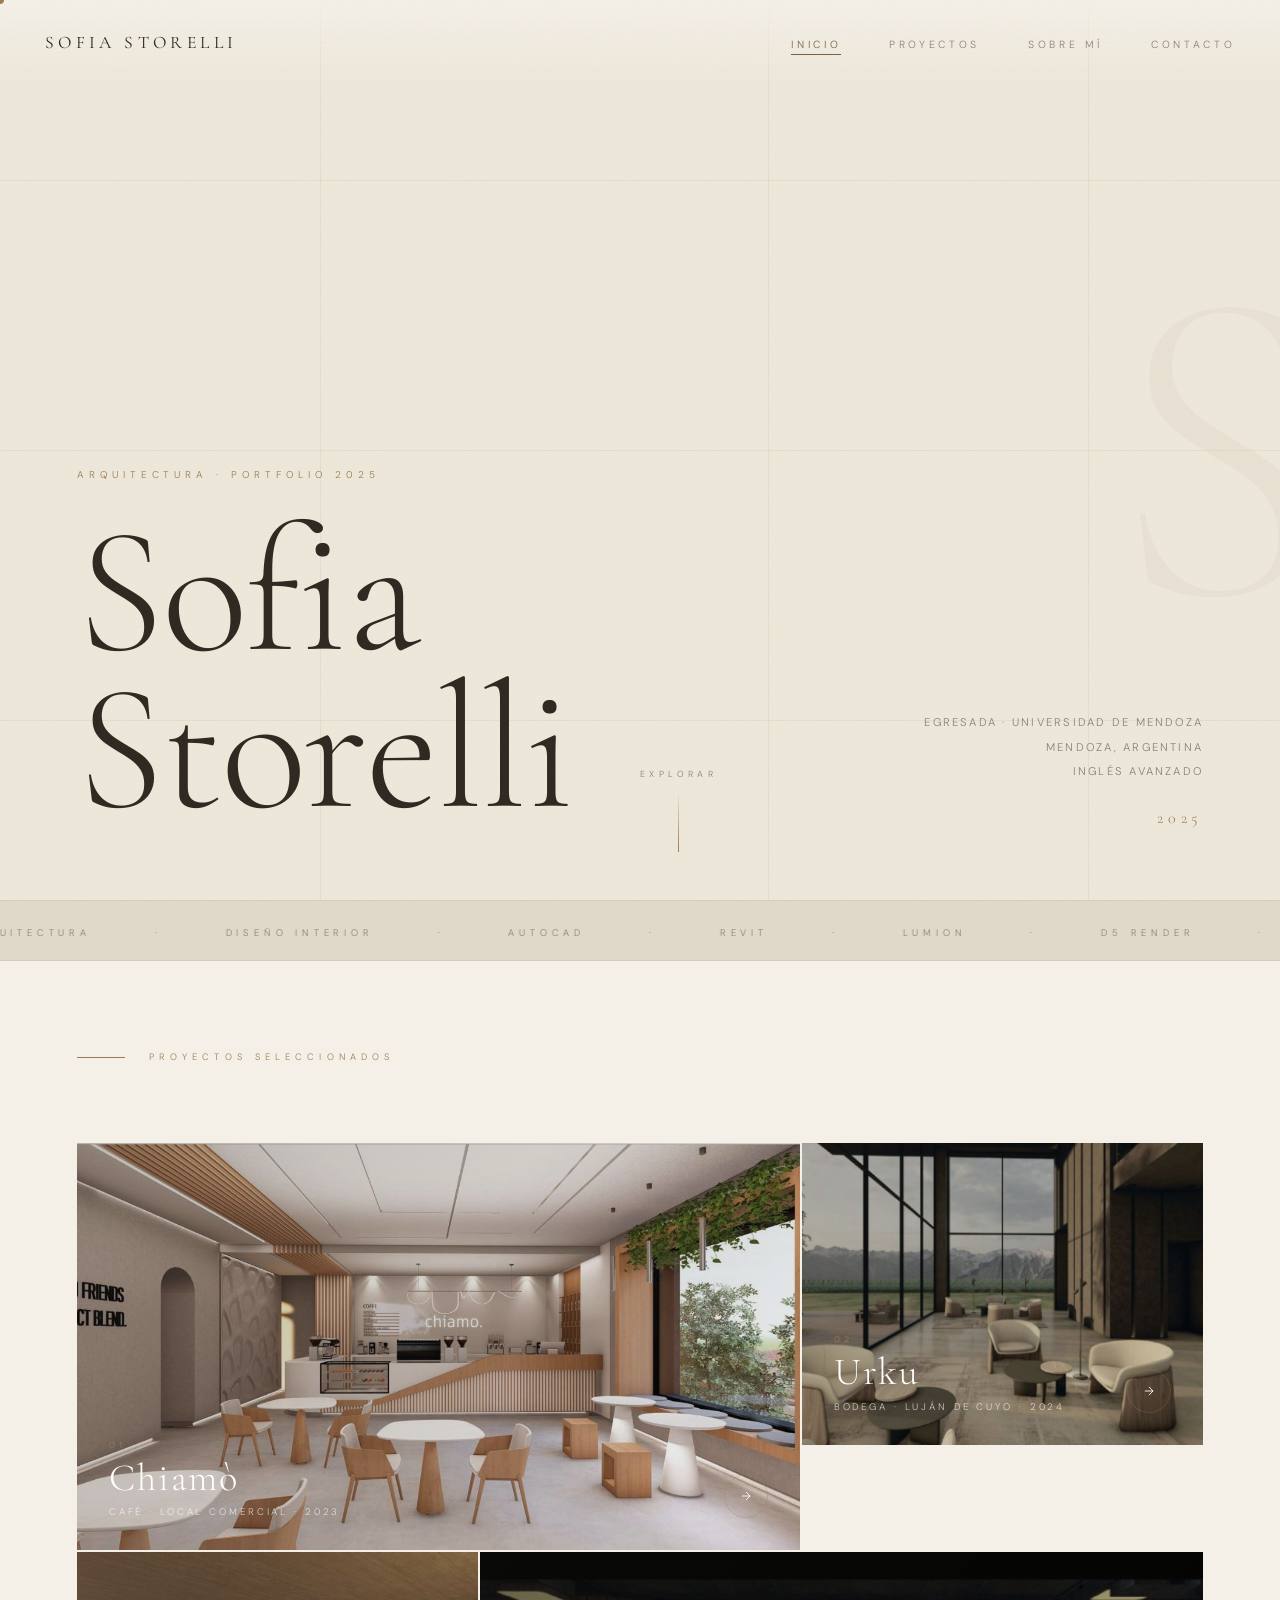
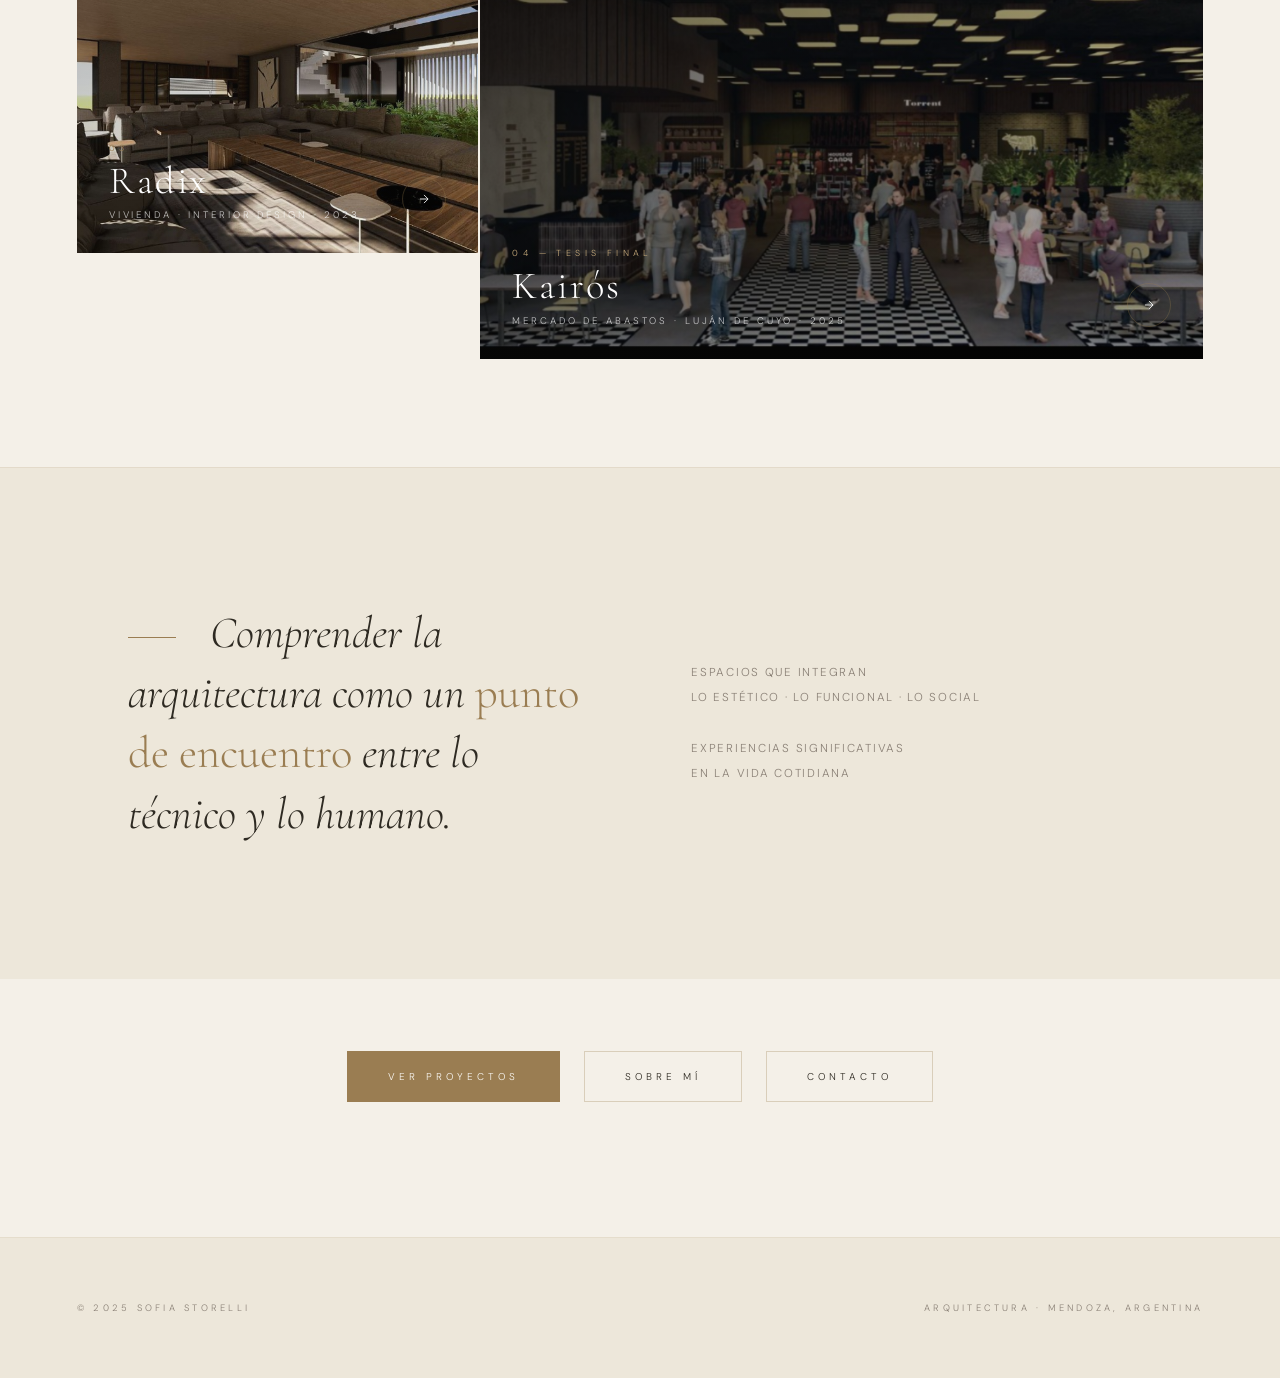
==== commit 821ecffc: "Update index.html" ====
--- a/index.html
+++ b/index.html
@@ -6,67 +6,29 @@
   <title>Sofia Storelli — Arquitectura</title>
   <link rel="stylesheet" href="Style.css">
   <style>
-    /* ── hero bg lines ── */
-    .hero-bg { background: #0e0e0c; }
-
-    /* ── large index number decoration ── */
+    .hero-bg { background: var(--arena); }
     .giant-num {
       position: absolute;
       font-family: 'Cormorant Garamond', serif;
       font-size: clamp(14rem, 35vw, 38rem);
       font-weight: 300;
-      color: rgba(201,169,122,0.03);
-      line-height: 1;
-      top: 50%;
-      right: -3vw;
+      color: rgba(154,125,82,0.06);
+      line-height: 1; top: 50%; right: -3vw;
       transform: translateY(-50%);
-      pointer-events: none;
-      letter-spacing: -0.02em;
-      user-select: none;
+      pointer-events: none; letter-spacing: -0.02em; user-select: none;
     }
-
-    /* ── manifesto quote line ── */
     .quote-divider {
-      display: inline-block;
-      width: 3rem;
-      height: 1px;
-      background: var(--gold);
-      vertical-align: middle;
-      margin-right: 1.5rem;
+      display: inline-block; width: 3rem; height: 1px;
+      background: var(--gold); vertical-align: middle; margin-right: 1.5rem;
     }
-
-    /* ── strip marquee ── */
-    .marquee-wrap {
-      overflow: hidden;
-      border-top: 1px solid rgba(201,169,122,0.08);
-      border-bottom: 1px solid rgba(201,169,122,0.08);
-      padding: 1.2rem 0;
-      white-space: nowrap;
-    }
-    .marquee-track {
-      display: inline-flex;
-      gap: 4rem;
-      will-change: transform;
-    }
-    .marquee-item {
-      font-size: 0.6rem;
-      letter-spacing: 0.5em;
-      text-transform: uppercase;
-      color: var(--gray);
-    }
-    .marquee-item.gold { color: var(--gold); }
   </style>
 </head>
 <body>
 
-<!-- CURSOR -->
 <div id="cursor"></div>
 <div id="cursor-ring"></div>
-
-<!-- PAGE TRANSITION -->
 <div id="page-transition"></div>
 
-<!-- NAV -->
 <nav>
   <a href="index.html" class="nav-logo">Sofia Storelli</a>
   <ul class="nav-links">
@@ -80,7 +42,7 @@
 <!-- HERO -->
 <section class="hero">
   <div class="hero-bg">
-    <div class="hero-lines" id="hero-lines-container">
+    <div class="hero-lines">
       <div class="hero-line h" style="top:20%"></div>
       <div class="hero-line h" style="top:50%"></div>
       <div class="hero-line h" style="top:80%"></div>
@@ -89,9 +51,7 @@
       <div class="hero-line v" style="left:85%"></div>
     </div>
   </div>
-
   <div class="giant-num">S</div>
-
   <div class="hero-title-wrap">
     <div class="hero-eyebrow">Arquitectura · Portfolio 2025</div>
     <h1 class="hero-name">
@@ -99,7 +59,6 @@
       <span class="line"><span class="word">Storelli</span></span>
     </h1>
   </div>
-
   <div class="hero-right">
     <div class="hero-tagline">
       Egresada · Universidad de Mendoza<br>
@@ -108,7 +67,6 @@
     </div>
     <div class="hero-year">2025</div>
   </div>
-
   <div class="hero-scroll-hint">
     <span>Explorar</span>
     <div class="scroll-line"></div>
@@ -118,221 +76,79 @@
 <!-- MARQUEE -->
 <div class="marquee-wrap">
   <div class="marquee-track" id="marquee-track">
-    <span class="marquee-item">Arquitectura</span>
-    <span class="marquee-item gold">·</span>
-    <span class="marquee-item">Diseño Interior</span>
-    <span class="marquee-item gold">·</span>
-    <span class="marquee-item">Autocad</span>
-    <span class="marquee-item gold">·</span>
-    <span class="marquee-item">Revit</span>
-    <span class="marquee-item gold">·</span>
-    <span class="marquee-item">Lumion</span>
-    <span class="marquee-item gold">·</span>
-    <span class="marquee-item">D5 Render</span>
-    <span class="marquee-item gold">·</span>
-    <span class="marquee-item">Sketchup</span>
-    <span class="marquee-item gold">·</span>
-    <span class="marquee-item">Mendoza · Argentina</span>
-    <span class="marquee-item gold">·</span>
-    <span class="marquee-item">Universidad de Mendoza</span>
-    <span class="marquee-item gold">·</span>
-    <!-- duplicate for seamless loop -->
-    <span class="marquee-item">Arquitectura</span>
-    <span class="marquee-item gold">·</span>
-    <span class="marquee-item">Diseño Interior</span>
-    <span class="marquee-item gold">·</span>
-    <span class="marquee-item">Autocad</span>
-    <span class="marquee-item gold">·</span>
-    <span class="marquee-item">Revit</span>
-    <span class="marquee-item gold">·</span>
-    <span class="marquee-item">Lumion</span>
-    <span class="marquee-item gold">·</span>
-    <span class="marquee-item">D5 Render</span>
-    <span class="marquee-item gold">·</span>
-    <span class="marquee-item">Sketchup</span>
-    <span class="marquee-item gold">·</span>
-    <span class="marquee-item">Mendoza · Argentina</span>
-    <span class="marquee-item gold">·</span>
-    <span class="marquee-item">Universidad de Mendoza</span>
-    <span class="marquee-item gold">·</span>
+    <span class="marquee-item">Arquitectura</span><span class="marquee-item gold">·</span>
+    <span class="marquee-item">Diseño Interior</span><span class="marquee-item gold">·</span>
+    <span class="marquee-item">AutoCAD</span><span class="marquee-item gold">·</span>
+    <span class="marquee-item">Revit</span><span class="marquee-item gold">·</span>
+    <span class="marquee-item">Lumion</span><span class="marquee-item gold">·</span>
+    <span class="marquee-item">D5 Render</span><span class="marquee-item gold">·</span>
+    <span class="marquee-item">SketchUp</span><span class="marquee-item gold">·</span>
+    <span class="marquee-item">Arquitectura</span><span class="marquee-item gold">·</span>
+    <span class="marquee-item">Diseño Interior</span><span class="marquee-item gold">·</span>
+    <span class="marquee-item">AutoCAD</span><span class="marquee-item gold">·</span>
+    <span class="marquee-item">Revit</span><span class="marquee-item gold">·</span>
+    <span class="marquee-item">Lumion</span><span class="marquee-item gold">·</span>
+    <span class="marquee-item">D5 Render</span><span class="marquee-item gold">·</span>
+    <span class="marquee-item">SketchUp</span><span class="marquee-item gold">·</span>
   </div>
 </div>
 
-<!-- PROJECT PREVIEW GRID -->
+<!-- PROJECT PREVIEW GRID — with real photos -->
 <section class="index-projects" style="padding-top:10vh">
   <div class="section-label reveal">Proyectos seleccionados</div>
 
-  <!-- Row 1 -->
   <div class="preview-grid">
     <a href="Proyectos.html" class="preview-card reveal reveal-delay-1">
-      <div class="preview-card-bg">
-        <svg class="card-svg" viewBox="0 0 800 450" fill="none" xmlns="http://www.w3.org/2000/svg">
-          <rect width="800" height="450" fill="#1a1916"/>
-          <!-- Chiamo café architectural sketch -->
-          <rect x="60" y="60" width="680" height="330" fill="#1f1e1a" stroke="rgba(201,169,122,0.12)" stroke-width="0.5"/>
-          <!-- counter -->
-          <path d="M 80 300 Q 320 280 440 300 L 440 380 L 80 380 Z" fill="#2a2820" stroke="rgba(201,169,122,0.2)" stroke-width="0.5"/>
-          <!-- ceiling slats -->
-          <line x1="60" y1="100" x2="740" y2="100" stroke="rgba(201,169,122,0.08)" stroke-width="0.5"/>
-          <line x1="100" y1="60" x2="100" y2="390" stroke="rgba(201,169,122,0.05)" stroke-width="0.5"/>
-          <line x1="180" y1="60" x2="180" y2="390" stroke="rgba(201,169,122,0.05)" stroke-width="0.5"/>
-          <line x1="260" y1="60" x2="260" y2="390" stroke="rgba(201,169,122,0.05)" stroke-width="0.5"/>
-          <!-- tables -->
-          <ellipse cx="160" cy="310" rx="40" ry="18" fill="#252420" stroke="rgba(201,169,122,0.15)" stroke-width="0.5"/>
-          <ellipse cx="290" cy="320" rx="38" ry="16" fill="#252420" stroke="rgba(201,169,122,0.15)" stroke-width="0.5"/>
-          <!-- window light -->
-          <rect x="480" y="60" width="260" height="250" fill="rgba(201,169,122,0.04)" stroke="rgba(201,169,122,0.1)" stroke-width="0.5"/>
-          <line x1="610" y1="60" x2="610" y2="310" stroke="rgba(201,169,122,0.08)" stroke-width="0.5"/>
-          <line x1="480" y1="185" x2="740" y2="185" stroke="rgba(201,169,122,0.08)" stroke-width="0.5"/>
-          <!-- plants -->
-          <ellipse cx="700" cy="180" rx="25" ry="35" fill="rgba(80,100,60,0.2)" stroke="rgba(80,100,60,0.3)" stroke-width="0.5"/>
-          <!-- chiamo text on wall -->
-          <text x="330" y="200" font-size="18" fill="rgba(240,236,227,0.08)" letter-spacing="8" font-family="Georgia">chiamo.</text>
-          <!-- color accent -->
-          <rect x="60" y="385" width="120" height="3" fill="rgba(201,169,122,0.4)"/>
-        </svg>
-      </div>
+      <div class="preview-card-bg" style="background:url('renderchiamo.png') center/cover no-repeat"></div>
       <div class="preview-card-overlay"></div>
       <div class="preview-card-info">
         <div class="preview-card-num">01</div>
-        <div class="preview-card-title">Chiamò</div>
-        <div class="preview-card-type">Café · Local Comercial · 2023</div>
+        <div class="preview-card-title" style="color:white">Chiamò</div>
+        <div class="preview-card-type" style="color:rgba(255,255,255,0.7)">Café · Local Comercial · 2023</div>
       </div>
       <div class="preview-card-arrow">
-        <svg viewBox="0 0 24 24"><path d="M5 12h14M12 5l7 7-7 7"/></svg>
+        <svg viewBox="0 0 24 24"><path d="M5 12h14M12 5l7 7-7 7" stroke="white" stroke-width="1.5" fill="none"/></svg>
       </div>
     </a>
 
     <a href="Proyectos.html" class="preview-card preview-card-sm reveal reveal-delay-2">
-      <div class="preview-card-bg">
-        <svg class="card-svg" viewBox="0 0 400 300" fill="none" xmlns="http://www.w3.org/2000/svg">
-          <rect width="400" height="300" fill="#141210"/>
-          <!-- mountain silhouette -->
-          <path d="M 0 250 L 80 120 L 160 200 L 240 80 L 320 160 L 400 100 L 400 300 L 0 300 Z" fill="#1e1c18"/>
-          <!-- winery building -->
-          <rect x="80" y="150" width="240" height="120" fill="#252118" stroke="rgba(201,169,122,0.15)" stroke-width="0.5"/>
-          <rect x="120" y="100" width="80" height="50" fill="#1e1c18" stroke="rgba(201,169,122,0.12)" stroke-width="0.5"/>
-          <!-- large windows -->
-          <rect x="90" y="165" width="60" height="80" fill="rgba(201,169,122,0.08)" stroke="rgba(201,169,122,0.2)" stroke-width="0.5"/>
-          <rect x="170" y="165" width="60" height="80" fill="rgba(201,169,122,0.08)" stroke="rgba(201,169,122,0.2)" stroke-width="0.5"/>
-          <rect x="250" y="165" width="60" height="80" fill="rgba(201,169,122,0.08)" stroke="rgba(201,169,122,0.2)" stroke-width="0.5"/>
-          <!-- cross bar windows -->
-          <line x1="120" y1="205" x2="150" y2="205" stroke="rgba(201,169,122,0.1)" stroke-width="0.5"/>
-          <line x1="135" y1="165" x2="135" y2="245" stroke="rgba(201,169,122,0.1)" stroke-width="0.5"/>
-          <!-- tanks silhouette -->
-          <circle cx="140" cy="100" r="12" fill="rgba(201,169,122,0.06)" stroke="rgba(201,169,122,0.15)" stroke-width="0.5"/>
-          <circle cx="170" cy="100" r="12" fill="rgba(201,169,122,0.06)" stroke="rgba(201,169,122,0.15)" stroke-width="0.5"/>
-          <circle cx="200" cy="100" r="12" fill="rgba(201,169,122,0.06)" stroke="rgba(201,169,122,0.15)" stroke-width="0.5"/>
-        </svg>
-      </div>
+      <div class="preview-card-bg" style="background:url('bodegasofi.png') center/cover no-repeat"></div>
       <div class="preview-card-overlay"></div>
       <div class="preview-card-info">
         <div class="preview-card-num">02</div>
-        <div class="preview-card-title">Urku</div>
-        <div class="preview-card-type">Bodega · Luján de Cuyo · 2024</div>
+        <div class="preview-card-title" style="color:white">Urku</div>
+        <div class="preview-card-type" style="color:rgba(255,255,255,0.7)">Bodega · Luján de Cuyo · 2024</div>
       </div>
       <div class="preview-card-arrow">
-        <svg viewBox="0 0 24 24"><path d="M5 12h14M12 5l7 7-7 7"/></svg>
+        <svg viewBox="0 0 24 24"><path d="M5 12h14M12 5l7 7-7 7" stroke="white" stroke-width="1.5" fill="none"/></svg>
       </div>
     </a>
   </div>
 
-
-  <!-- Row 2 -->
   <div class="preview-grid-2" style="margin-top:2px">
     <a href="Proyectos.html" class="preview-card preview-card-sm reveal reveal-delay-3">
-      <div class="preview-card-bg">
-        <svg class="card-svg" viewBox="0 0 400 300" fill="none" xmlns="http://www.w3.org/2000/svg">
-          <rect width="400" height="300" fill="#19180f"/>
-          <!-- Radix - patio interior living space -->
-          <rect x="20" y="20" width="360" height="260" fill="#201e14" stroke="rgba(201,169,122,0.08)" stroke-width="0.5"/>
-          <!-- living area -->
-          <rect x="30" y="140" width="200" height="130" fill="#252215" stroke="rgba(201,169,122,0.08)" stroke-width="0.5"/>
-          <!-- patio green -->
-          <rect x="150" y="70" width="100" height="80" fill="rgba(70,90,40,0.3)" stroke="rgba(90,110,50,0.3)" stroke-width="0.5"/>
-          <ellipse cx="200" cy="110" rx="30" ry="25" fill="rgba(70,100,40,0.2)"/>
-          <!-- sofa L shape -->
-          <rect x="40" y="180" width="120" height="40" fill="#2e2b1c" stroke="rgba(201,169,122,0.12)" stroke-width="0.5"/>
-          <rect x="40" y="180" width="40" height="80" fill="#2e2b1c" stroke="rgba(201,169,122,0.12)" stroke-width="0.5"/>
-          <!-- kitchen island -->
-          <rect x="260" y="80" width="120" height="50" fill="#332f1e" stroke="rgba(201,169,122,0.15)" stroke-width="0.5"/>
-          <!-- wooden ceiling lines -->
-          <line x1="20" y1="50" x2="380" y2="50" stroke="rgba(201,169,122,0.06)" stroke-width="0.5"/>
-          <line x1="20" y1="65" x2="380" y2="65" stroke="rgba(201,169,122,0.04)" stroke-width="0.5"/>
-          <line x1="20" y1="80" x2="380" y2="80" stroke="rgba(201,169,122,0.04)" stroke-width="0.5"/>
-        </svg>
-      </div>
+      <div class="preview-card-bg" style="background:url('radixsofi.png') center/cover no-repeat"></div>
       <div class="preview-card-overlay"></div>
       <div class="preview-card-info">
         <div class="preview-card-num">03</div>
-        <div class="preview-card-title">Radix</div>
-        <div class="preview-card-type">Vivienda · Interior Design · 2023</div>
+        <div class="preview-card-title" style="color:white">Radix</div>
+        <div class="preview-card-type" style="color:rgba(255,255,255,0.7)">Vivienda · Interior Design · 2023</div>
       </div>
       <div class="preview-card-arrow">
-        <svg viewBox="0 0 24 24"><path d="M5 12h14M12 5l7 7-7 7"/></svg>
+        <svg viewBox="0 0 24 24"><path d="M5 12h14M12 5l7 7-7 7" stroke="white" stroke-width="1.5" fill="none"/></svg>
       </div>
     </a>
 
-    <a href="Proyectos.html" class="preview-card reveal reveal-delay-4" style="background:#0e0e0c">
-      <div class="preview-card-bg">
-        <svg class="card-svg" viewBox="0 0 800 450" fill="none" xmlns="http://www.w3.org/2000/svg">
-          <rect width="800" height="450" fill="#0e0e0c"/>
-          <!-- Kairós market - dramatic dark rendering -->
-          <rect x="0" y="0" width="800" height="450" fill="#111109"/>
-          <!-- ceiling grid lights -->
-          <rect x="50" y="40" width="700" height="180" fill="#151410" stroke="rgba(201,169,122,0.06)" stroke-width="0.5"/>
-          <!-- ceiling light panels -->
-          <rect x="80" y="50" width="100" height="50" fill="rgba(201,169,122,0.06)" stroke="rgba(201,169,122,0.12)" stroke-width="0.3"/>
-          <rect x="220" y="50" width="100" height="50" fill="rgba(201,169,122,0.06)" stroke="rgba(201,169,122,0.12)" stroke-width="0.3"/>
-          <rect x="360" y="50" width="100" height="50" fill="rgba(201,169,122,0.06)" stroke="rgba(201,169,122,0.12)" stroke-width="0.3"/>
-          <rect x="500" y="50" width="100" height="50" fill="rgba(201,169,122,0.06)" stroke="rgba(201,169,122,0.12)" stroke-width="0.3"/>
-          <rect x="640" y="50" width="100" height="50" fill="rgba(201,169,122,0.06)" stroke="rgba(201,169,122,0.12)" stroke-width="0.3"/>
-          <!-- floor checkerboard hint -->
-          <rect x="0" y="350" width="800" height="100" fill="#131210"/>
-          <rect x="0" y="350" width="50" height="50" fill="#161512" opacity="0.5"/>
-          <rect x="100" y="350" width="50" height="50" fill="#161512" opacity="0.5"/>
-          <rect x="200" y="350" width="50" height="50" fill="#161512" opacity="0.5"/>
-          <rect x="300" y="350" width="50" height="50" fill="#161512" opacity="0.5"/>
-          <rect x="400" y="350" width="50" height="50" fill="#161512" opacity="0.5"/>
-          <rect x="500" y="350" width="50" height="50" fill="#161512" opacity="0.5"/>
-          <rect x="600" y="350" width="50" height="50" fill="#161512" opacity="0.5"/>
-          <rect x="700" y="350" width="50" height="50" fill="#161512" opacity="0.5"/>
-          <rect x="50" y="400" width="50" height="50" fill="#161512" opacity="0.5"/>
-          <rect x="150" y="400" width="50" height="50" fill="#161512" opacity="0.5"/>
-          <rect x="250" y="400" width="50" height="50" fill="#161512" opacity="0.5"/>
-          <rect x="350" y="400" width="50" height="50" fill="#161512" opacity="0.5"/>
-          <rect x="450" y="400" width="50" height="50" fill="#161512" opacity="0.5"/>
-          <rect x="550" y="400" width="50" height="50" fill="#161512" opacity="0.5"/>
-          <rect x="650" y="400" width="50" height="50" fill="#161512" opacity="0.5"/>
-          <rect x="750" y="400" width="50" height="50" fill="#161512" opacity="0.5"/>
-          <!-- market stalls -->
-          <rect x="60" y="220" width="140" height="120" fill="#181714" stroke="rgba(201,169,122,0.1)" stroke-width="0.5"/>
-          <rect x="220" y="220" width="140" height="120" fill="#181714" stroke="rgba(201,169,122,0.1)" stroke-width="0.5"/>
-          <rect x="380" y="220" width="140" height="120" fill="#181714" stroke="rgba(201,169,122,0.1)" stroke-width="0.5"/>
-          <rect x="540" y="220" width="140" height="120" fill="#181714" stroke="rgba(201,169,122,0.1)" stroke-width="0.5"/>
-          <!-- stall signs -->
-          <rect x="60" y="215" width="140" height="12" fill="rgba(201,169,122,0.15)"/>
-          <rect x="220" y="215" width="140" height="12" fill="rgba(201,169,122,0.1)"/>
-          <rect x="380" y="215" width="140" height="12" fill="rgba(201,169,122,0.12)"/>
-          <rect x="540" y="215" width="140" height="12" fill="rgba(201,169,122,0.1)"/>
-          <!-- people silhouettes -->
-          <ellipse cx="200" cy="340" rx="8" ry="18" fill="#252320" opacity="0.8"/>
-          <ellipse cx="350" cy="345" rx="7" ry="16" fill="#252320" opacity="0.7"/>
-          <ellipse cx="450" cy="335" rx="9" ry="20" fill="#252320" opacity="0.8"/>
-          <!-- central corridor -->
-          <line x1="400" y1="230" x2="400" y2="450" stroke="rgba(201,169,122,0.06)" stroke-width="30"/>
-          <!-- text -->
-          <text x="340" y="175" font-size="22" fill="rgba(240,236,227,0.06)" letter-spacing="12" font-family="Georgia">KAIRÓS</text>
-        </svg>
-      </div>
-      <div class="preview-card-overlay" style="background:linear-gradient(135deg,rgba(14,14,12,0.8) 0%,rgba(14,14,12,0.3) 100%)"></div>
+    <a href="Proyectos.html" class="preview-card reveal reveal-delay-4">
+      <div class="preview-card-bg" style="background:url('kairos.png') center/cover no-repeat"></div>
+      <div class="preview-card-overlay" style="background:linear-gradient(135deg,rgba(14,14,12,0.6) 0%,rgba(14,14,12,0.2) 100%)"></div>
       <div class="preview-card-info">
-        <div class="preview-card-num" style="color:var(--gold)">04 — Tesis Final</div>
-        <div class="preview-card-title">Kairós</div>
-        <div class="preview-card-type">Mercado de Abastos · Luján de Cuyo · 2025</div>
+        <div class="preview-card-num" style="color:var(--gold-pal)">04 — Tesis Final</div>
+        <div class="preview-card-title" style="color:white">Kairós</div>
+        <div class="preview-card-type" style="color:rgba(255,255,255,0.7)">Mercado de Abastos · Luján de Cuyo · 2025</div>
       </div>
       <div class="preview-card-arrow">
-        <svg viewBox="0 0 24 24"><path d="M5 12h14M12 5l7 7-7 7"/></svg>
+        <svg viewBox="0 0 24 24"><path d="M5 12h14M12 5l7 7-7 7" stroke="white" stroke-width="1.5" fill="none"/></svg>
       </div>
     </a>
   </div>
@@ -352,14 +168,12 @@
   </div>
 </section>
 
-<!-- CTA -->
 <div class="cta-row reveal">
   <a href="Proyectos.html" class="btn btn-primary"><span>Ver proyectos</span></a>
   <a href="Sobre mi.html" class="btn"><span>Sobre mí</span></a>
   <a href="Contacto.html" class="btn"><span>Contacto</span></a>
 </div>
 
-<!-- FOOTER -->
 <footer>
   <span>© 2025 Sofia Storelli</span>
   <span>Arquitectura · Mendoza, Argentina</span>
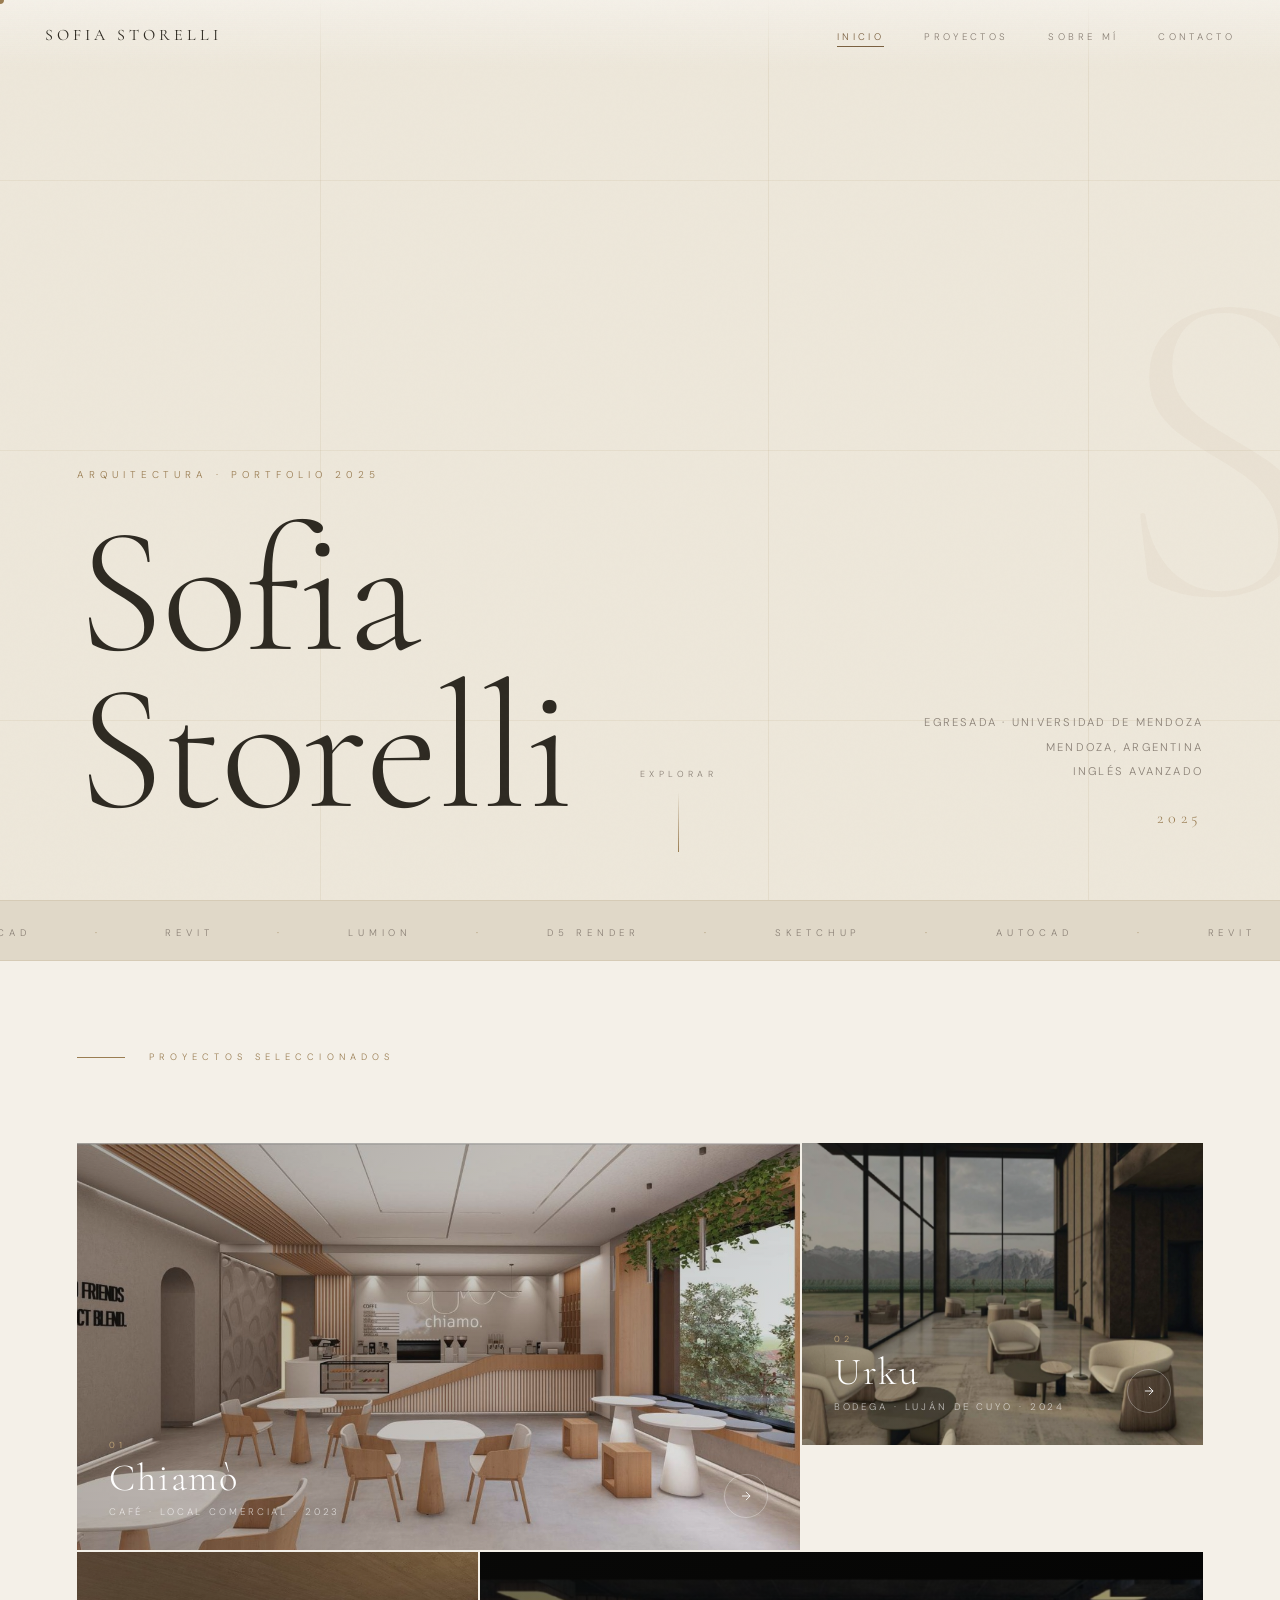
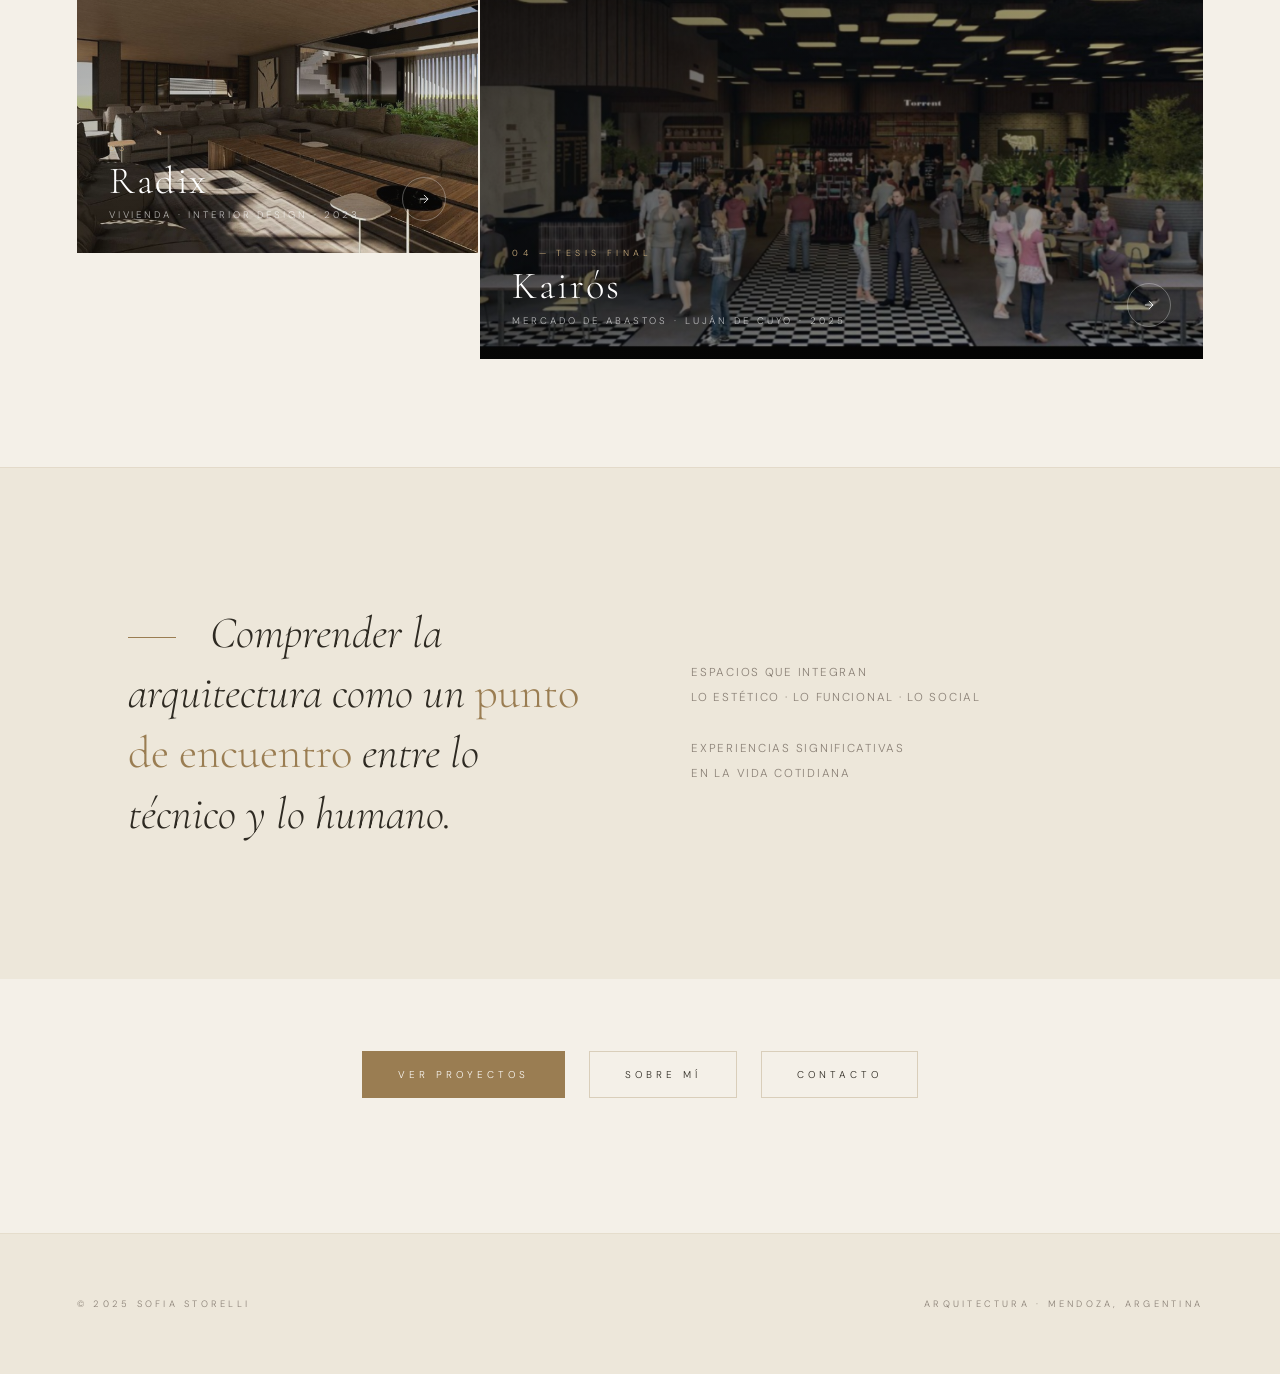
==== commit 4bd92d8d: "Update index.html" ====
--- a/index.html
+++ b/index.html
@@ -7,16 +7,6 @@
   <link rel="stylesheet" href="Style.css">
   <style>
     .hero-bg { background: var(--arena); }
-    .giant-num {
-      position: absolute;
-      font-family: 'Cormorant Garamond', serif;
-      font-size: clamp(14rem, 35vw, 38rem);
-      font-weight: 300;
-      color: rgba(154,125,82,0.06);
-      line-height: 1; top: 50%; right: -3vw;
-      transform: translateY(-50%);
-      pointer-events: none; letter-spacing: -0.02em; user-select: none;
-    }
     .quote-divider {
       display: inline-block; width: 3rem; height: 1px;
       background: var(--gold); vertical-align: middle; margin-right: 1.5rem;
@@ -24,7 +14,6 @@
   </style>
 </head>
 <body>
-
 <div id="cursor"></div>
 <div id="cursor-ring"></div>
 <div id="page-transition"></div>
@@ -37,9 +26,17 @@
     <li><a href="Sobre mi.html">Sobre mí</a></li>
     <li><a href="Contacto.html">Contacto</a></li>
   </ul>
+  <button class="nav-hamburger" aria-label="Menú">
+    <span></span><span></span><span></span>
+  </button>
 </nav>
+<div class="nav-mobile-menu">
+  <a href="index.html" class="active">Inicio</a>
+  <a href="Proyectos.html">Proyectos</a>
+  <a href="Sobre mi.html">Sobre mí</a>
+  <a href="Contacto.html">Contacto</a>
+</div>
 
-<!-- HERO -->
 <section class="hero">
   <div class="hero-bg">
     <div class="hero-lines">
@@ -60,11 +57,7 @@
     </h1>
   </div>
   <div class="hero-right">
-    <div class="hero-tagline">
-      Egresada · Universidad de Mendoza<br>
-      Mendoza, Argentina<br>
-      Inglés Avanzado
-    </div>
+    <div class="hero-tagline">Egresada · Universidad de Mendoza<br>Mendoza, Argentina<br>Inglés Avanzado</div>
     <div class="hero-year">2025</div>
   </div>
   <div class="hero-scroll-hint">
@@ -73,18 +66,13 @@
   </div>
 </section>
 
-<!-- MARQUEE -->
 <div class="marquee-wrap">
   <div class="marquee-track" id="marquee-track">
-    <span class="marquee-item">Arquitectura</span><span class="marquee-item gold">·</span>
-    <span class="marquee-item">Diseño Interior</span><span class="marquee-item gold">·</span>
     <span class="marquee-item">AutoCAD</span><span class="marquee-item gold">·</span>
     <span class="marquee-item">Revit</span><span class="marquee-item gold">·</span>
     <span class="marquee-item">Lumion</span><span class="marquee-item gold">·</span>
     <span class="marquee-item">D5 Render</span><span class="marquee-item gold">·</span>
     <span class="marquee-item">SketchUp</span><span class="marquee-item gold">·</span>
-    <span class="marquee-item">Arquitectura</span><span class="marquee-item gold">·</span>
-    <span class="marquee-item">Diseño Interior</span><span class="marquee-item gold">·</span>
     <span class="marquee-item">AutoCAD</span><span class="marquee-item gold">·</span>
     <span class="marquee-item">Revit</span><span class="marquee-item gold">·</span>
     <span class="marquee-item">Lumion</span><span class="marquee-item gold">·</span>
@@ -93,78 +81,69 @@
   </div>
 </div>
 
-<!-- PROJECT PREVIEW GRID — with real photos -->
 <section class="index-projects" style="padding-top:10vh">
   <div class="section-label reveal">Proyectos seleccionados</div>
-
   <div class="preview-grid">
     <a href="Proyectos.html" class="preview-card reveal reveal-delay-1">
-      <div class="preview-card-bg" style="background:url('renderchiamo.png') center/cover no-repeat"></div>
+      <div class="preview-card-bg" style="background-image:url('renderchiamo.png')"></div>
       <div class="preview-card-overlay"></div>
       <div class="preview-card-info">
         <div class="preview-card-num">01</div>
-        <div class="preview-card-title" style="color:white">Chiamò</div>
-        <div class="preview-card-type" style="color:rgba(255,255,255,0.7)">Café · Local Comercial · 2023</div>
+        <div class="preview-card-title">Chiamò</div>
+        <div class="preview-card-type">Café · Local Comercial · 2023</div>
       </div>
       <div class="preview-card-arrow">
-        <svg viewBox="0 0 24 24"><path d="M5 12h14M12 5l7 7-7 7" stroke="white" stroke-width="1.5" fill="none"/></svg>
+        <svg viewBox="0 0 24 24" fill="none" stroke="white" stroke-width="1.5"><path d="M5 12h14M12 5l7 7-7 7"/></svg>
       </div>
     </a>
-
     <a href="Proyectos.html" class="preview-card preview-card-sm reveal reveal-delay-2">
-      <div class="preview-card-bg" style="background:url('bodegasofi.png') center/cover no-repeat"></div>
+      <div class="preview-card-bg" style="background-image:url('bodegasofi.png')"></div>
       <div class="preview-card-overlay"></div>
       <div class="preview-card-info">
         <div class="preview-card-num">02</div>
-        <div class="preview-card-title" style="color:white">Urku</div>
-        <div class="preview-card-type" style="color:rgba(255,255,255,0.7)">Bodega · Luján de Cuyo · 2024</div>
+        <div class="preview-card-title">Urku</div>
+        <div class="preview-card-type">Bodega · Luján de Cuyo · 2024</div>
       </div>
       <div class="preview-card-arrow">
-        <svg viewBox="0 0 24 24"><path d="M5 12h14M12 5l7 7-7 7" stroke="white" stroke-width="1.5" fill="none"/></svg>
+        <svg viewBox="0 0 24 24" fill="none" stroke="white" stroke-width="1.5"><path d="M5 12h14M12 5l7 7-7 7"/></svg>
       </div>
     </a>
   </div>
-
   <div class="preview-grid-2" style="margin-top:2px">
     <a href="Proyectos.html" class="preview-card preview-card-sm reveal reveal-delay-3">
-      <div class="preview-card-bg" style="background:url('radixsofi.png') center/cover no-repeat"></div>
+      <div class="preview-card-bg" style="background-image:url('radixsofi.png')"></div>
       <div class="preview-card-overlay"></div>
       <div class="preview-card-info">
         <div class="preview-card-num">03</div>
-        <div class="preview-card-title" style="color:white">Radix</div>
-        <div class="preview-card-type" style="color:rgba(255,255,255,0.7)">Vivienda · Interior Design · 2023</div>
+        <div class="preview-card-title">Radix</div>
+        <div class="preview-card-type">Vivienda · Interior Design · 2023</div>
       </div>
       <div class="preview-card-arrow">
-        <svg viewBox="0 0 24 24"><path d="M5 12h14M12 5l7 7-7 7" stroke="white" stroke-width="1.5" fill="none"/></svg>
+        <svg viewBox="0 0 24 24" fill="none" stroke="white" stroke-width="1.5"><path d="M5 12h14M12 5l7 7-7 7"/></svg>
       </div>
     </a>
-
     <a href="Proyectos.html" class="preview-card reveal reveal-delay-4">
-      <div class="preview-card-bg" style="background:url('kairos.png') center/cover no-repeat"></div>
+      <div class="preview-card-bg" style="background-image:url('kairos.png')"></div>
       <div class="preview-card-overlay" style="background:linear-gradient(135deg,rgba(14,14,12,0.6) 0%,rgba(14,14,12,0.2) 100%)"></div>
       <div class="preview-card-info">
         <div class="preview-card-num" style="color:var(--gold-pal)">04 — Tesis Final</div>
-        <div class="preview-card-title" style="color:white">Kairós</div>
-        <div class="preview-card-type" style="color:rgba(255,255,255,0.7)">Mercado de Abastos · Luján de Cuyo · 2025</div>
+        <div class="preview-card-title">Kairós</div>
+        <div class="preview-card-type">Mercado de Abastos · Luján de Cuyo · 2025</div>
       </div>
       <div class="preview-card-arrow">
-        <svg viewBox="0 0 24 24"><path d="M5 12h14M12 5l7 7-7 7" stroke="white" stroke-width="1.5" fill="none"/></svg>
+        <svg viewBox="0 0 24 24" fill="none" stroke="white" stroke-width="1.5"><path d="M5 12h14M12 5l7 7-7 7"/></svg>
       </div>
     </a>
   </div>
 </section>
 
-<!-- MANIFESTO -->
 <section class="manifesto">
   <div class="manifesto-text reveal">
     <span class="quote-divider"></span>
     Comprender la arquitectura como un <em>punto de encuentro</em> entre lo técnico y lo humano.
   </div>
   <div class="manifesto-aside reveal reveal-delay-2">
-    Espacios que integran<br>
-    lo estético · lo funcional · lo social<br><br>
-    Experiencias significativas<br>
-    en la vida cotidiana
+    Espacios que integran<br>lo estético · lo funcional · lo social<br><br>Experiencias significativas<br>en la vida cotidiana
   </div>
 </section>
 
--- a/Style.css
+++ b/Style.css
@@ -8,37 +8,26 @@
 
 /* ─── VARIABLES ─────────────────────────────────────────────── */
 :root {
-  /* Fondos - del más claro al más oscuro */
-  --blanco:      #faf8f4;   /* blanco hueso */
-  --crema:       #f4f0e8;   /* crema cálida */
-  --arena:       #ede7da;   /* arena suave */
-  --lino:        #e0d8c8;   /* lino */
-  --arena-osc:   #c8bfaa;   /* arena oscura */
-
-  /* Texto */
-  --texto:       #2e2a22;   /* marrón casi negro */
-  --texto-med:   #5a5248;   /* marrón medio */
-  --texto-sua:   #8a8076;   /* gris cálido */
-  --texto-min:   #b0a898;   /* gris arena mínimo */
-
-  /* Acento dorado / cobre */
-  --gold:        #9a7d52;   /* cobre dorado */
-  --gold-pal:    #c4a87a;   /* dorado pálido */
-  --gold-dim:    #7a6040;   /* cobre oscuro */
-
-  /* Grises arquitectónicos */
-  --gris:        #d4cfc6;   /* gris cálido claro */
-  --gris-med:    #9e9890;   /* gris medio */
-  --gris-osc:    #6a6460;   /* gris oscuro */
-
-  /* Sombras */
+  --blanco:      #faf8f4;
+  --crema:       #f4f0e8;
+  --arena:       #ede7da;
+  --lino:        #e0d8c8;
+  --arena-osc:   #c8bfaa;
+  --texto:       #2e2a22;
+  --texto-med:   #5a5248;
+  --texto-sua:   #8a8076;
+  --texto-min:   #b0a898;
+  --gold:        #9a7d52;
+  --gold-pal:    #c4a87a;
+  --gold-dim:    #7a6040;
+  --gris:        #d4cfc6;
+  --gris-med:    #9e9890;
+  --gris-osc:    #6a6460;
   --sombra-sua:  rgba(46,42,34,0.06);
   --sombra-med:  rgba(46,42,34,0.12);
   --sombra-foc:  rgba(154,125,82,0.15);
-
   --font-display: 'Cormorant Garamond', Georgia, serif;
   --font-body:    'DM Sans', sans-serif;
-
   --ease-expo: cubic-bezier(0.16, 1, 0.3, 1);
   --ease-back: cubic-bezier(0.34, 1.56, 0.64, 1);
   --ease-circ: cubic-bezier(0.85, 0, 0.15, 1);
@@ -107,27 +96,26 @@
   position: fixed; top: 0; left: 0; right: 0;
   z-index: 1000;
   display: flex; justify-content: space-between; align-items: center;
-  padding: 2rem 3.5vw;
+  padding: 1.5rem 3.5vw;
 }
 nav::before {
   content: '';
   position: absolute; inset: 0;
-  background: linear-gradient(to bottom, rgba(244,240,232,0.92) 0%, transparent 100%);
+  background: linear-gradient(to bottom, rgba(244,240,232,0.95) 0%, transparent 100%);
   pointer-events: none;
-  backdrop-filter: blur(0px);
 }
 .nav-logo {
   font-family: var(--font-display);
-  font-size: 1.1rem; font-weight: 400;
+  font-size: 1rem; font-weight: 400;
   letter-spacing: 0.25em; text-transform: uppercase;
   color: var(--texto); position: relative; z-index: 1;
 }
 .nav-links {
-  display: flex; gap: 3rem;
+  display: flex; gap: 2.5rem;
   list-style: none; position: relative; z-index: 1;
 }
 .nav-links a {
-  font-size: 0.65rem; letter-spacing: 0.35em;
+  font-size: 0.6rem; letter-spacing: 0.35em;
   text-transform: uppercase; color: var(--texto-sua);
   transition: color 0.3s; position: relative;
 }
@@ -141,6 +129,59 @@
 .nav-links a:hover::after { width: 100%; }
 .nav-links a.active { color: var(--gold-dim); }
 .nav-links a.active::after { width: 100%; background: var(--gold-dim); }
+
+/* ─── HAMBURGER MOBILE ───────────────────────────────────────── */
+.nav-hamburger {
+  display: none;
+  flex-direction: column;
+  gap: 5px;
+  cursor: pointer;
+  position: relative;
+  z-index: 1;
+  padding: 4px;
+  background: none;
+  border: none;
+}
+.nav-hamburger span {
+  display: block;
+  width: 22px; height: 1px;
+  background: var(--texto);
+  transition: transform 0.3s, opacity 0.3s;
+}
+.nav-hamburger.open span:nth-child(1) { transform: translateY(6px) rotate(45deg); }
+.nav-hamburger.open span:nth-child(2) { opacity: 0; }
+.nav-hamburger.open span:nth-child(3) { transform: translateY(-6px) rotate(-45deg); }
+
+/* Mobile menu overlay */
+.nav-mobile-menu {
+  display: none;
+  position: fixed;
+  inset: 0;
+  background: var(--crema);
+  z-index: 999;
+  flex-direction: column;
+  align-items: center;
+  justify-content: center;
+  gap: 2.5rem;
+  opacity: 0;
+  pointer-events: none;
+  transition: opacity 0.4s var(--ease-expo);
+}
+.nav-mobile-menu.open {
+  opacity: 1;
+  pointer-events: all;
+}
+.nav-mobile-menu a {
+  font-family: var(--font-display);
+  font-size: clamp(2.5rem, 10vw, 4rem);
+  font-weight: 300;
+  letter-spacing: 0.1em;
+  text-transform: uppercase;
+  color: var(--texto);
+  transition: color 0.3s;
+}
+.nav-mobile-menu a:hover,
+.nav-mobile-menu a.active { color: var(--gold); }
 
 /* ─── HERO ───────────────────────────────────────────────────── */
 .hero {
@@ -168,7 +209,7 @@
 }
 .hero-name {
   font-family: var(--font-display);
-  font-size: clamp(5rem, 14vw, 13rem);
+  font-size: clamp(4rem, 14vw, 13rem);
   font-weight: 300; line-height: 0.88;
   letter-spacing: -0.01em; color: var(--texto);
 }
@@ -256,6 +297,7 @@
 }
 .section-label::before {
   content: ''; width: 3rem; height: 1px; background: var(--gold);
+  flex-shrink: 0;
 }
 
 /* ─── PROJECT PREVIEW GRID ───────────────────────────────────── */
@@ -267,49 +309,54 @@
   position: relative; overflow: hidden;
   aspect-ratio: 16/9; cursor: none;
   background: var(--arena);
+  display: block;
 }
 .preview-card-sm { aspect-ratio: 4/3; }
-.preview-card-bg { position: absolute; inset: 0; transition: transform 0.9s var(--ease-expo); }
+.preview-card-bg {
+  position: absolute; inset: 0;
+  transition: transform 0.9s var(--ease-expo);
+  background-size: cover !important;
+  background-position: center !important;
+  background-repeat: no-repeat !important;
+}
 .preview-card:hover .preview-card-bg { transform: scale(1.06); }
 .preview-card-overlay {
   position: absolute; inset: 0;
-  background: linear-gradient(135deg, rgba(46,42,34,0.3) 0%, rgba(46,42,34,0.05) 100%);
+  background: linear-gradient(135deg, rgba(46,42,34,0.4) 0%, rgba(46,42,34,0.1) 100%);
   transition: background 0.6s;
 }
 .preview-card:hover .preview-card-overlay {
-  background: linear-gradient(135deg, rgba(46,42,34,0.2) 0%, rgba(46,42,34,0.02) 100%);
+  background: linear-gradient(135deg, rgba(46,42,34,0.25) 0%, rgba(46,42,34,0.05) 100%);
 }
 .preview-card-info { position: absolute; bottom: 2rem; left: 2rem; z-index: 2; }
 .preview-card-num {
   font-size: 0.55rem; letter-spacing: 0.5em;
-  color: var(--gold); text-transform: uppercase; margin-bottom: 0.5rem;
+  color: var(--gold-pal); text-transform: uppercase; margin-bottom: 0.5rem;
 }
 .preview-card-title {
   font-family: var(--font-display);
   font-size: clamp(1.5rem, 3vw, 3rem);
-  font-weight: 300; color: var(--texto);
+  font-weight: 300; color: white;
   letter-spacing: 0.05em; line-height: 1;
 }
 .preview-card-type {
   font-size: 0.6rem; letter-spacing: 0.3em;
-  text-transform: uppercase; color: var(--texto-sua); margin-top: 0.5rem;
+  text-transform: uppercase; color: rgba(255,255,255,0.65); margin-top: 0.5rem;
 }
 .preview-card-arrow {
   position: absolute; bottom: 2rem; right: 2rem;
   width: 44px; height: 44px;
-  border: 1px solid rgba(154,125,82,0.3);
+  border: 1px solid rgba(255,255,255,0.3);
   border-radius: 50%;
   display: flex; align-items: center; justify-content: center;
   z-index: 2;
   transition: border-color 0.3s, transform 0.5s var(--ease-back), background 0.3s;
 }
 .preview-card:hover .preview-card-arrow {
-  border-color: var(--gold); background: var(--gold);
+  border-color: var(--gold-pal); background: var(--gold);
   transform: rotate(-45deg);
 }
-.preview-card-arrow svg { width: 14px; height: 14px; fill: none; stroke: var(--texto); stroke-width: 1.5; }
-.preview-card:hover .preview-card-arrow svg { stroke: var(--blanco); }
-.card-svg { width: 100%; height: 100%; position: absolute; inset: 0; }
+.preview-card-arrow svg { width: 14px; height: 14px; fill: none; stroke: white; stroke-width: 1.5; }
 
 /* ─── MANIFESTO ──────────────────────────────────────────────── */
 .manifesto {
@@ -321,7 +368,7 @@
 }
 .manifesto-text {
   font-family: var(--font-display);
-  font-size: clamp(1.8rem, 3.5vw, 3.2rem);
+  font-size: clamp(1.6rem, 3.5vw, 3.2rem);
   font-weight: 300; line-height: 1.35;
   color: var(--texto); font-style: italic;
 }
@@ -342,7 +389,7 @@
 }
 .btn {
   display: inline-flex; align-items: center; gap: 1rem;
-  padding: 1.1rem 2.5rem;
+  padding: 1rem 2.2rem;
   font-size: 0.62rem; letter-spacing: 0.4em; text-transform: uppercase;
   border: 1px solid rgba(154,125,82,0.3);
   color: var(--texto); position: relative; overflow: hidden;
@@ -366,6 +413,7 @@
 #h-scroll-track {
   display: flex; width: max-content; height: 100vh;
   transition: transform 1s cubic-bezier(0.77,0,0.175,1);
+  will-change: transform;
 }
 .proj-panel {
   width: 100vw; height: 100vh; flex-shrink: 0;
@@ -375,17 +423,29 @@
 .panel-chiamo { background: var(--arena); }
 .panel-urku   { background: var(--lino); }
 .panel-radix  { background: var(--crema); }
+.panel-kairos { background: #1a1814; }
+
+/* Kairos dark text overrides */
+.panel-kairos .proj-title { color: var(--crema); }
+.panel-kairos .proj-tag   { color: var(--gold-pal); }
+.panel-kairos .proj-desc  { color: rgba(240,236,227,0.65); }
+.panel-kairos .proj-meta-list { border-top-color: rgba(201,169,122,0.12); }
+.panel-kairos .proj-meta-list dt { color: rgba(201,169,122,0.6); }
+.panel-kairos .proj-meta-list dd { color: var(--crema); }
+.panel-kairos .tesis-badge { color: var(--gold-pal); border-color: var(--gold-pal); }
+
 .proj-panel-left {
   padding: 14vh 5vw 8vh;
   display: flex; flex-direction: column; justify-content: flex-end;
-  position: relative; z-index: 2;
+  position: relative; z-index: 2; overflow-y: auto;
 }
 .proj-panel-right { position: relative; overflow: hidden; }
-.proj-panel-visual {
+.proj-panel-img {
   position: absolute; inset: 0;
   transition: transform 1.4s cubic-bezier(0.16,1,0.3,1);
 }
-.proj-panel:hover .proj-panel-visual { transform: scale(1.05); }
+.proj-panel-img img { width: 100%; height: 100%; object-fit: cover; display: block; }
+.proj-panel:hover .proj-panel-img { transform: scale(1.04); }
 
 .proj-number {
   font-family: var(--font-display); font-size: 8rem;
@@ -421,6 +481,27 @@
 .color-palette { display: flex; gap: 0.5rem; margin-bottom: 2rem; }
 .palette-dot { width: 18px; height: 18px; border-radius: 50%; }
 
+/* TESIS BADGE */
+.tesis-badge {
+  display: inline-block; padding: 0.5rem 1.2rem;
+  border: 1px solid var(--gold);
+  font-size: 0.6rem; letter-spacing: 0.4em;
+  text-transform: uppercase; color: var(--gold); margin-bottom: 2rem;
+}
+.tesis-stat {
+  text-align: center; padding: 1.5rem;
+  border: 1px solid rgba(154,125,82,0.12);
+  background: rgba(154,125,82,0.04);
+}
+.tesis-stat-num {
+  font-family: var(--font-display); font-size: 3rem;
+  font-weight: 300; line-height: 1; margin-bottom: 0.5rem;
+}
+.tesis-stat-label {
+  font-size: 0.55rem; letter-spacing: 0.4em;
+  text-transform: uppercase;
+}
+
 /* PANEL NAV */
 .panel-nav {
   position: fixed; right: 3vw; top: 50%;
@@ -429,20 +510,22 @@
 }
 .panel-nav-dot {
   width: 5px; height: 5px; border-radius: 50%;
-  background: var(--gris); cursor: none;
+  background: var(--gris); cursor: pointer;
   transition: background 0.3s, transform 0.3s;
 }
 .panel-nav-dot.active { background: var(--gold); transform: scale(1.6); }
 .projects-progress {
   position: fixed; bottom: 0; left: 0; height: 2px;
   background: var(--gold); z-index: 500;
-  transform-origin: left; transform: scaleX(0); transition: transform 0.1s;
+  transform-origin: left; transform: scaleX(0);
+  transition: transform 0.6s var(--ease-expo);
 }
 .panel-counter {
   position: fixed; top: 50%; left: 3vw;
   transform: translateY(-50%) rotate(-90deg);
   font-size: 0.55rem; letter-spacing: 0.5em;
   text-transform: uppercase; color: var(--gris-med); z-index: 500;
+  transform-origin: center;
 }
 .scroll-keys {
   position: fixed; bottom: 2.5rem; left: 50%; transform: translateX(-50%);
@@ -454,49 +537,93 @@
   border: 1px solid rgba(154,125,82,0.25);
   padding: 0.3rem 0.6rem; font-size: 0.55rem; color: var(--gold);
 }
-
-/* TESIS PANEL */
-.tesis-badge {
-  display: inline-block; padding: 0.5rem 1.2rem;
-  border: 1px solid var(--gold);
-  font-size: 0.6rem; letter-spacing: 0.4em;
-  text-transform: uppercase; color: var(--gold); margin-bottom: 2rem;
-}
-.tesis-stat {
-  text-align: center; padding: 2rem;
-  border: 1px solid rgba(154,125,82,0.1);
-  background: rgba(154,125,82,0.03);
-}
-.tesis-stat-num {
-  font-family: var(--font-display); font-size: 3.5rem;
-  font-weight: 300; color: var(--texto); line-height: 1; margin-bottom: 0.5rem;
-}
-.tesis-stat-label {
-  font-size: 0.58rem; letter-spacing: 0.4em;
-  text-transform: uppercase; color: var(--texto-sua);
-}
 #tesis-grid-canvas { position: absolute; inset: 0; width: 100%; height: 100%; pointer-events: none; }
+
+/* DETAIL PANEL */
+.detail-panel {
+  position: fixed; inset: 0; z-index: 600;
+  background: var(--crema);
+  transform: translateY(100%);
+  transition: transform 0.7s cubic-bezier(0.16,1,0.3,1);
+  overflow-y: auto;
+}
+.detail-panel.open { transform: translateY(0); }
+.detail-close {
+  position: fixed; top: 2rem; right: 3vw; z-index: 700;
+  width: 44px; height: 44px; border-radius: 50%;
+  background: var(--gold); color: var(--blanco);
+  display: flex; align-items: center; justify-content: center;
+  font-size: 1.2rem; cursor: pointer;
+  transition: background 0.2s, transform 0.2s;
+  font-family: var(--font-body);
+  border: none;
+}
+.detail-close:hover { background: var(--gold-dim); transform: rotate(90deg); }
+.detail-inner { padding: 10vh 6vw 8vh; max-width: 1100px; margin: 0 auto; }
+.detail-header { margin-bottom: 4rem; }
+.detail-header h2 {
+  font-family: var(--font-display);
+  font-size: clamp(2.5rem, 7vw, 6rem); font-weight: 300;
+  color: var(--texto); text-transform: uppercase;
+  letter-spacing: 0.05em; line-height: 0.9; margin-bottom: 1.5rem;
+  margin-top: 1rem;
+}
+.detail-header p { font-size: 0.82rem; line-height: 2; color: var(--texto-sua); max-width: 55ch; }
+.detail-photos {
+  display: grid; grid-template-columns: 1fr 1fr;
+  gap: 2px; margin-bottom: 4rem;
+}
+.detail-photos img {
+  width: 100%; aspect-ratio: 16/9; object-fit: cover;
+  display: block; transition: transform 0.6s;
+  background: var(--lino);
+}
+.detail-photos img:hover { transform: scale(1.02); }
+.detail-photos .main-photo { grid-column: 1 / -1; aspect-ratio: 21/9; }
+.detail-meta {
+  display: grid; grid-template-columns: repeat(4, 1fr);
+  gap: 2px; margin-bottom: 4rem;
+}
+.detail-meta-item {
+  padding: 2rem; background: var(--arena);
+  border-top: 2px solid rgba(154,125,82,0.15);
+}
+.detail-meta-label { font-size: 0.55rem; letter-spacing: 0.45em; text-transform: uppercase; color: var(--gold); margin-bottom: 0.75rem; }
+.detail-meta-value { font-family: var(--font-display); font-size: 1rem; color: var(--texto); font-weight: 300; }
+
+/* Drive link button */
+.drive-link {
+  display: inline-flex; align-items: center; gap: 0.8rem;
+  padding: 1rem 2rem;
+  border: 1px solid rgba(154,125,82,0.35);
+  font-size: 0.62rem; letter-spacing: 0.4em; text-transform: uppercase;
+  color: var(--texto); background: var(--arena);
+  transition: background 0.3s, border-color 0.3s, color 0.3s;
+  margin-bottom: 3rem;
+}
+.drive-link:hover { background: var(--gold); border-color: var(--gold); color: var(--blanco); }
+.drive-link svg { width: 16px; height: 16px; flex-shrink: 0; }
 
 /* ─── SOBRE MÍ ───────────────────────────────────────────────── */
 .about-hero {
   min-height: 100vh; display: grid; grid-template-columns: 1fr 1fr; overflow: hidden;
 }
 .about-hero-left {
-  padding: 18vh 6vw 10vh; display: flex;
-  flex-direction: column; justify-content: flex-end;
+  padding: 18vh 6vw 10vh;
   background: var(--crema); position: relative;
-}
-.about-hero-right { position: relative; background: var(--lino); overflow: hidden; }
+  display: flex; flex-direction: column; justify-content: flex-end;
+}
+.about-hero-right { position: relative; background: var(--lino); overflow: hidden; min-height: 50vw; }
 .about-h1 {
   font-family: var(--font-display);
-  font-size: clamp(3.5rem, 7vw, 7rem);
+  font-size: clamp(3rem, 7vw, 7rem);
   font-weight: 300; color: var(--texto);
   text-transform: uppercase; letter-spacing: 0.1em;
   line-height: 0.95; margin-bottom: 2rem;
 }
 .about-role {
   font-size: 0.65rem; letter-spacing: 0.45em;
-  text-transform: uppercase; color: var(--gold); margin-bottom: 4rem;
+  text-transform: uppercase; color: var(--gold); margin-bottom: 3rem;
 }
 .about-bio {
   padding: 10vh 10vw; display: grid;
@@ -517,7 +644,7 @@
 .photo-frame-main {
   position: absolute; inset: 0;
   border: 1px solid rgba(154,125,82,0.2);
-  overflow: hidden; display: flex; align-items: center; justify-content: center;
+  overflow: hidden;
   background: var(--arena);
 }
 .photo-frame-ghost {
@@ -533,53 +660,49 @@
 
 /* SKILLS */
 .skills-section { padding: 10vh 6vw; background: var(--lino); }
-.skills-grid { display: grid; grid-template-columns: repeat(auto-fit, minmax(200px, 1fr)); gap: 2px; margin-top: 5rem; }
+.skills-grid { display: grid; grid-template-columns: repeat(auto-fit, minmax(180px, 1fr)); gap: 1px; background: rgba(154,125,82,0.08); margin-top: 4rem; }
 .skill-cell {
-  padding: 3rem 2rem;
-  border: 1px solid rgba(154,125,82,0.08);
+  padding: 2.5rem 2rem; background: var(--crema);
   position: relative; overflow: hidden;
-  background: var(--crema);
-  transition: border-color 0.4s;
-}
-.skill-cell::before {
-  content: ''; position: absolute; inset: 0;
-  background: var(--gold); opacity: 0; transition: opacity 0.4s;
-}
-.skill-cell:hover { border-color: var(--gold); }
-.skill-cell:hover::before { opacity: 0.04; }
-.skill-name {
-  font-family: var(--font-display); font-size: 1.6rem;
-  font-weight: 300; color: var(--texto); letter-spacing: 0.08em;
-  margin-bottom: 0.5rem; position: relative; z-index: 1;
-}
-.skill-type {
-  font-size: 0.58rem; letter-spacing: 0.4em;
-  text-transform: uppercase; color: var(--texto-sua);
-  position: relative; z-index: 1;
-}
-.skill-bar {
-  position: absolute; bottom: 0; left: 0;
-  height: 2px; background: var(--gold);
-  transition: width 1.2s var(--ease-expo);
-}
+  transition: background 0.3s;
+}
+.skill-cell:hover { background: var(--blanco); }
+.skill-cell::before { content: ''; position: absolute; inset: 0; background: var(--gold); opacity: 0; transition: opacity 0.4s; }
+.skill-cell:hover::before { opacity: 0.03; }
+.skill-name { font-family: var(--font-display); font-size: 1.4rem; font-weight: 300; color: var(--texto); margin-bottom: 0.4rem; position: relative; z-index: 1; }
+.skill-type { font-size: 0.55rem; letter-spacing: 0.4em; text-transform: uppercase; color: var(--texto-min); position: relative; z-index: 1; margin-bottom: 1rem; }
+.skill-bar { position: absolute; bottom: 0; left: 0; height: 2px; background: var(--gold); transition: width 1.2s cubic-bezier(0.16, 1, 0.3, 1); }
 .skill-cell:not([data-bar-init]) .skill-bar { width: 0 !important; }
-
-/* IDIOMAS */
-.lang-section { padding: 8vh 6vw; display: grid; grid-template-columns: 1fr 1fr; gap: 3rem; background: var(--arena); }
-.lang-item { padding: 3rem; border: 1px solid rgba(154,125,82,0.12); background: var(--crema); }
-.lang-name { font-family: var(--font-display); font-size: 2.5rem; font-weight: 300; color: var(--texto); margin-bottom: 0.5rem; }
-.lang-level { font-size: 0.6rem; letter-spacing: 0.4em; text-transform: uppercase; color: var(--gold); }
 
 /* TIMELINE */
 .timeline { padding: 10vh 6vw; border-top: 1px solid rgba(154,125,82,0.08); background: var(--crema); }
-.timeline-items { margin-top: 4rem; display: grid; grid-template-columns: 1fr 1fr 1fr; gap: 0; }
-.timeline-item { padding: 2.5rem 2rem 2.5rem 0; border-right: 1px solid rgba(154,125,82,0.08); position: relative; }
-.timeline-item:last-child { border-right: none; padding-right: 0; padding-left: 2rem; }
-.timeline-item:nth-child(2) { padding-left: 2rem; }
-.timeline-dot { width: 6px; height: 6px; border-radius: 50%; background: var(--gold); margin-bottom: 1.5rem; }
-.timeline-year { font-family: var(--font-display); font-size: 2rem; font-weight: 300; color: rgba(154,125,82,0.3); margin-bottom: 0.5rem; }
+.timeline-items { margin-top: 4rem; display: grid; grid-template-columns: 1fr 1fr 1fr; gap: 2rem; }
+.timeline-item {
+  position: relative; border: 1px solid rgba(154,125,82,0.1);
+  background: var(--blanco); overflow: hidden;
+  transition: box-shadow 0.3s, transform 0.3s;
+}
+.timeline-item:hover { transform: translateY(-4px); box-shadow: 0 12px 40px rgba(46,42,34,0.1); }
+.timeline-photo { width: 100%; height: 180px; overflow: hidden; background: var(--lino); }
+.timeline-photo img { width: 100%; height: 100%; object-fit: cover; transition: transform 0.6s; }
+.timeline-item:hover .timeline-photo img { transform: scale(1.05); }
+.timeline-content { padding: 1.8rem; }
+.timeline-dot { width: 6px; height: 6px; border-radius: 50%; background: var(--gold); margin-bottom: 1rem; }
+.timeline-year { font-family: var(--font-display); font-size: 2.5rem; font-weight: 300; color: rgba(154,125,82,0.25); margin-bottom: 0.25rem; line-height: 1; }
 .timeline-title { font-size: 0.7rem; letter-spacing: 0.25em; text-transform: uppercase; color: var(--texto); margin-bottom: 0.75rem; }
 .timeline-text { font-size: 0.72rem; line-height: 1.9; color: var(--texto-sua); }
+
+/* IDIOMAS */
+.lang-section { padding: 0 6vw 10vh; background: var(--arena); display: flex; gap: 2px; }
+.lang-item {
+  flex: 1; padding: 3rem 2.5rem; background: var(--lino);
+  border-top: 3px solid transparent; transition: border-color 0.3s;
+}
+.lang-item:hover { border-top-color: var(--gold); }
+.lang-name { font-family: var(--font-display); font-size: 2rem; font-weight: 300; color: var(--texto); margin-bottom: 0.4rem; }
+.lang-level { font-size: 0.6rem; letter-spacing: 0.4em; text-transform: uppercase; color: var(--gold); margin-bottom: 1.5rem; display: block; }
+.lang-bar-track { height: 1px; background: rgba(154,125,82,0.15); position: relative; }
+.lang-bar-fill { position: absolute; top: -0.5px; left: 0; height: 2px; background: var(--gold); }
 
 /* ─── CONTACTO ───────────────────────────────────────────────── */
 .contact-wrap { height: 100vh; display: grid; grid-template-columns: 1fr 1fr; overflow: hidden; }
@@ -596,44 +719,42 @@
   background: var(--arena);
 }
 .contact-info-item {
-  margin-bottom: 3rem; padding-bottom: 3rem;
-  border-bottom: 1px solid rgba(154,125,82,0.08);
+  margin-bottom: 2.5rem; padding-bottom: 2.5rem;
+  border-bottom: 1px solid rgba(154,125,82,0.08); position: relative; z-index: 1;
 }
 .contact-info-item:last-child { border-bottom: none; margin-bottom: 0; padding-bottom: 0; }
 .contact-info-label {
-  font-size: 0.58rem; letter-spacing: 0.5em;
-  text-transform: uppercase; color: var(--gold); margin-bottom: 0.75rem;
+  font-size: 0.55rem; letter-spacing: 0.5em;
+  text-transform: uppercase; color: var(--gold); margin-bottom: 0.6rem;
 }
 .contact-info-value {
   font-family: var(--font-display);
-  font-size: clamp(1.2rem, 2vw, 1.8rem);
-  font-weight: 300; color: var(--texto); letter-spacing: 0.05em;
+  font-size: clamp(1.1rem, 1.8vw, 1.6rem);
+  font-weight: 300; color: var(--texto); letter-spacing: 0.04em;
 }
 .contact-info-value a { transition: color 0.3s; display: inline-block; }
 .contact-info-value a:hover { color: var(--gold); }
 .avail-badge {
   display: inline-flex; align-items: center; gap: 0.6rem;
-  padding: 0.6rem 1.2rem; margin-top: 3rem;
-  border: 1px solid rgba(80,140,80,0.25);
+  padding: 0.6rem 1.2rem; margin-top: 2.5rem;
+  border: 1px solid rgba(80,140,80,0.2);
   background: rgba(80,140,80,0.04);
-}
-.avail-dot {
-  width: 6px; height: 6px; border-radius: 50%; background: #5a9a5a;
-  animation: blinkDot 2s ease-in-out infinite;
-}
+  position: relative; z-index: 1;
+}
+.avail-dot { width: 6px; height: 6px; border-radius: 50%; background: #5a9a5a; animation: blinkDot 2s ease-in-out infinite; }
 @keyframes blinkDot { 0%, 100% { opacity: 1; } 50% { opacity: 0.3; } }
-.avail-text { font-size: 0.62rem; letter-spacing: 0.35em; text-transform: uppercase; color: #5a9a5a; }
+.avail-text { font-size: 0.6rem; letter-spacing: 0.35em; text-transform: uppercase; color: #5a9a5a; }
 .contact-right-inner { position: relative; z-index: 2; text-align: center; }
 .contact-right-title {
   font-family: var(--font-display);
   font-size: clamp(2.5rem, 5vw, 5rem); font-weight: 300;
-  color: var(--texto); text-transform: uppercase; letter-spacing: 0.12em;
-  line-height: 1; margin-bottom: 2rem;
+  color: var(--texto); text-transform: uppercase;
+  letter-spacing: 0.12em; line-height: 1; margin-bottom: 2rem;
 }
 .contact-right-sub {
-  font-size: 0.7rem; letter-spacing: 0.25em;
+  font-size: 0.68rem; letter-spacing: 0.25em;
   text-transform: uppercase; color: var(--texto-sua);
-  line-height: 2.2; margin-bottom: 3rem;
+  line-height: 2.4; margin-bottom: 3rem;
 }
 .divider-v {
   width: 1px; height: 60px;
@@ -646,7 +767,7 @@
   font-weight: 300; color: rgba(154,125,82,0.03);
   line-height: 1; top: 50%; left: 50%;
   transform: translate(-50%, -50%);
-  pointer-events: none; letter-spacing: -0.05em;
+  pointer-events: none;
   animation: rotateSlow 60s linear infinite;
 }
 @keyframes rotateSlow { from { transform: translate(-50%,-50%) rotate(0deg); } to { transform: translate(-50%,-50%) rotate(360deg); } }
@@ -658,6 +779,21 @@
   transition: color 0.3s; z-index: 100;
 }
 .back-link:hover { color: var(--gold); }
+.contact-socials {
+  display: flex; gap: 2rem; justify-content: center;
+  margin-top: 2rem; flex-wrap: wrap;
+}
+.contact-social-link {
+  font-size: 0.6rem; letter-spacing: 0.4em;
+  text-transform: uppercase; color: var(--texto-sua);
+  transition: color 0.3s; position: relative;
+}
+.contact-social-link::after {
+  content: ''; position: absolute; bottom: -3px; left: 0;
+  width: 0; height: 1px; background: var(--gold); transition: width 0.4s;
+}
+.contact-social-link:hover { color: var(--gold); }
+.contact-social-link:hover::after { width: 100%; }
 
 /* ─── FOOTER ─────────────────────────────────────────────────── */
 footer {
@@ -687,22 +823,125 @@
 ::-webkit-scrollbar-track { background: var(--arena); }
 ::-webkit-scrollbar-thumb { background: var(--gold); }
 
-/* ─── MOBILE ─────────────────────────────────────────────────── */
-@media (max-width: 768px) {
+/* ═══════════════════════════════════════════════════════════════
+   MOBILE — Todo lo que cambia en pantallas chicas
+   ═══════════════════════════════════════════════════════════════ */
+@media (max-width: 900px) {
+  /* cursor off */
   #cursor, #cursor-ring { display: none; }
   body { cursor: auto; }
-  .preview-grid, .preview-grid-2 { grid-template-columns: 1fr; }
-  .manifesto { grid-template-columns: 1fr; }
+  button { cursor: pointer; }
+  a { cursor: pointer; }
+
+  /* NAV — hamburger */
+  .nav-links { display: none; }
+  .nav-hamburger { display: flex; }
+  .nav-mobile-menu { display: flex; }
+
+  /* HERO */
+  .hero { padding: 0 6vw 6vh; align-items: flex-end; }
+  .hero-right { display: none; }
+  .hero-scroll-hint { bottom: 1.5rem; }
+  .giant-num { font-size: 50vw; right: -2vw; }
+
+  /* MARQUEE */
+  .marquee-wrap { padding: 0.8rem 0; }
+
+  /* INDEX PROJECTS */
+  .index-projects { padding: 8vh 5vw; }
+  .preview-grid { grid-template-columns: 1fr; }
+  .preview-grid-2 { grid-template-columns: 1fr; }
+  .preview-card { aspect-ratio: 4/3; }
+  .preview-card-sm { aspect-ratio: 4/3; }
+  .section-label { margin-bottom: 3rem; }
+
+  /* MANIFESTO */
+  .manifesto { grid-template-columns: 1fr; padding: 10vh 6vw; gap: 3rem; }
+  .manifesto-aside { display: none; }
+
+  /* CTA ROW */
+  .cta-row { padding: 5vh 6vw 10vh; flex-direction: column; align-items: center; }
+
+  /* PROYECTOS — switch to vertical scroll */
+  .h-scroll-outer { height: auto; overflow: visible; }
+  #h-scroll-track {
+    display: block;
+    width: 100%;
+    height: auto;
+    transform: none !important;
+    transition: none;
+  }
+  .proj-panel {
+    grid-template-columns: 1fr;
+    height: auto;
+    min-height: 100vh;
+    width: 100%;
+  }
+  .proj-panel-left {
+    padding: 14vh 6vw 5vh;
+    justify-content: flex-end;
+    order: 2;
+    overflow-y: visible;
+  }
+  .proj-panel-right {
+    order: 1;
+    height: 55vw;
+    min-height: 260px;
+  }
+  .proj-panel-img { position: absolute; inset: 0; }
+  .proj-number { display: none; }
+  .proj-meta-list { grid-template-columns: 1fr; gap: 0.75rem; }
+  .panel-nav { display: none; }
+  .panel-counter { display: none; }
+  .projects-progress { display: none; }
+  .scroll-keys { display: none; }
+
+  /* Kairos full-width on mobile */
+  .panel-kairos { grid-template-columns: 1fr; }
+  .panel-kairos .proj-panel-left {
+    grid-column: 1;
+    justify-content: flex-start;
+    padding-top: 10vh;
+  }
+  .panel-kairos .proj-panel-right {
+    height: 55vw;
+    min-height: 250px;
+  }
+
+  /* DETAIL PANEL */
+  .detail-photos { grid-template-columns: 1fr; }
+  .detail-photos .main-photo { aspect-ratio: 16/9; }
+  .detail-meta { grid-template-columns: 1fr 1fr; }
+  .detail-inner { padding: 8vh 5vw 5vh; }
+
+  /* SOBRE MI */
   .about-hero { grid-template-columns: 1fr; }
-  .about-bio { grid-template-columns: 1fr; gap: 2rem; }
-  .proj-panel { grid-template-columns: 1fr; height: auto; min-height: 100vh; }
-  .proj-panel-right { height: 50vw; }
-  .lang-section { grid-template-columns: 1fr; }
+  .about-hero-right { height: 70vw; }
+  .about-bio { grid-template-columns: 1fr; gap: 2rem; padding: 8vh 6vw; }
+  .bio-label { margin-bottom: 1.5rem; }
   .timeline-items { grid-template-columns: 1fr; }
-  .timeline-item { border-right: none; border-bottom: 1px solid rgba(154,125,82,0.08); padding: 2rem 0; }
-  .contact-wrap { grid-template-columns: 1fr; height: auto; min-height: 100vh; }
-  .h-scroll-outer { height: auto; overflow: visible; }
-  #h-scroll-track { display: block; height: auto; }
-  nav { padding: 1.5rem 5vw; }
-  .nav-links { gap: 1.5rem; }
-}
+  .timeline-item { margin-bottom: 0; }
+  .lang-section { flex-direction: column; padding: 0 6vw 8vh; }
+
+  /* CONTACTO */
+  body.contact-page { overflow: auto; }
+  .contact-wrap { grid-template-columns: 1fr; height: auto; min-height: 100vh; overflow: visible; }
+  .contact-left { padding: 14vh 6vw 6vh; border-right: none; border-bottom: 1px solid rgba(154,125,82,0.1); }
+  .contact-right { min-height: 70vh; padding: 6vh 6vw; }
+  .contact-bg-letter { font-size: 120vw; }
+  .back-link { display: none; }
+
+  /* FOOTER */
+  footer { flex-direction: column; gap: 1rem; text-align: center; padding: 3rem 6vw; }
+
+  nav { padding: 1.2rem 5vw; }
+}
+
+@media (max-width: 480px) {
+  .hero-eyebrow { font-size: 0.55rem; }
+  .about-hero-right { height: 90vw; }
+  .detail-meta { grid-template-columns: 1fr; }
+  .tesis-stat-num { font-size: 2.2rem; }
+  .proj-title { font-size: clamp(2rem, 8vw, 4rem); }
+  .proj-panel-left { padding: 12vh 5vw 4vh; }
+}
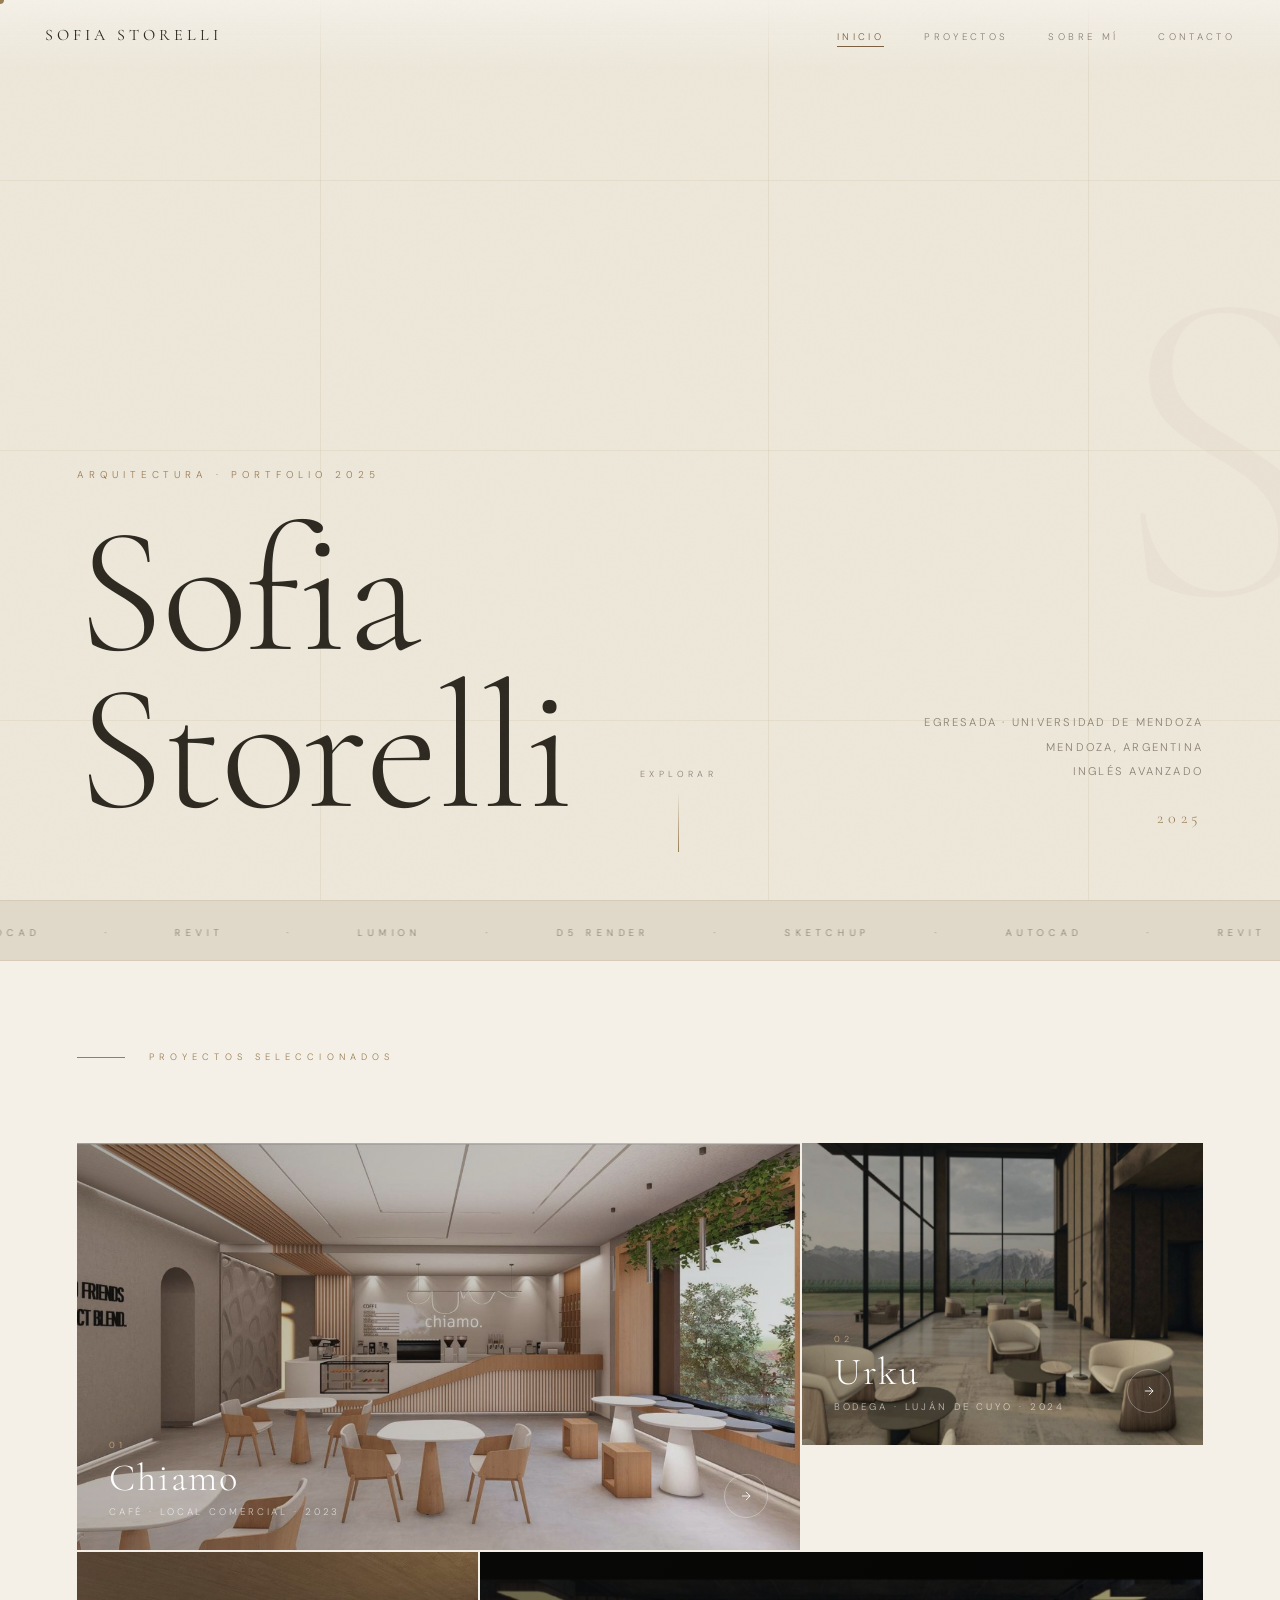
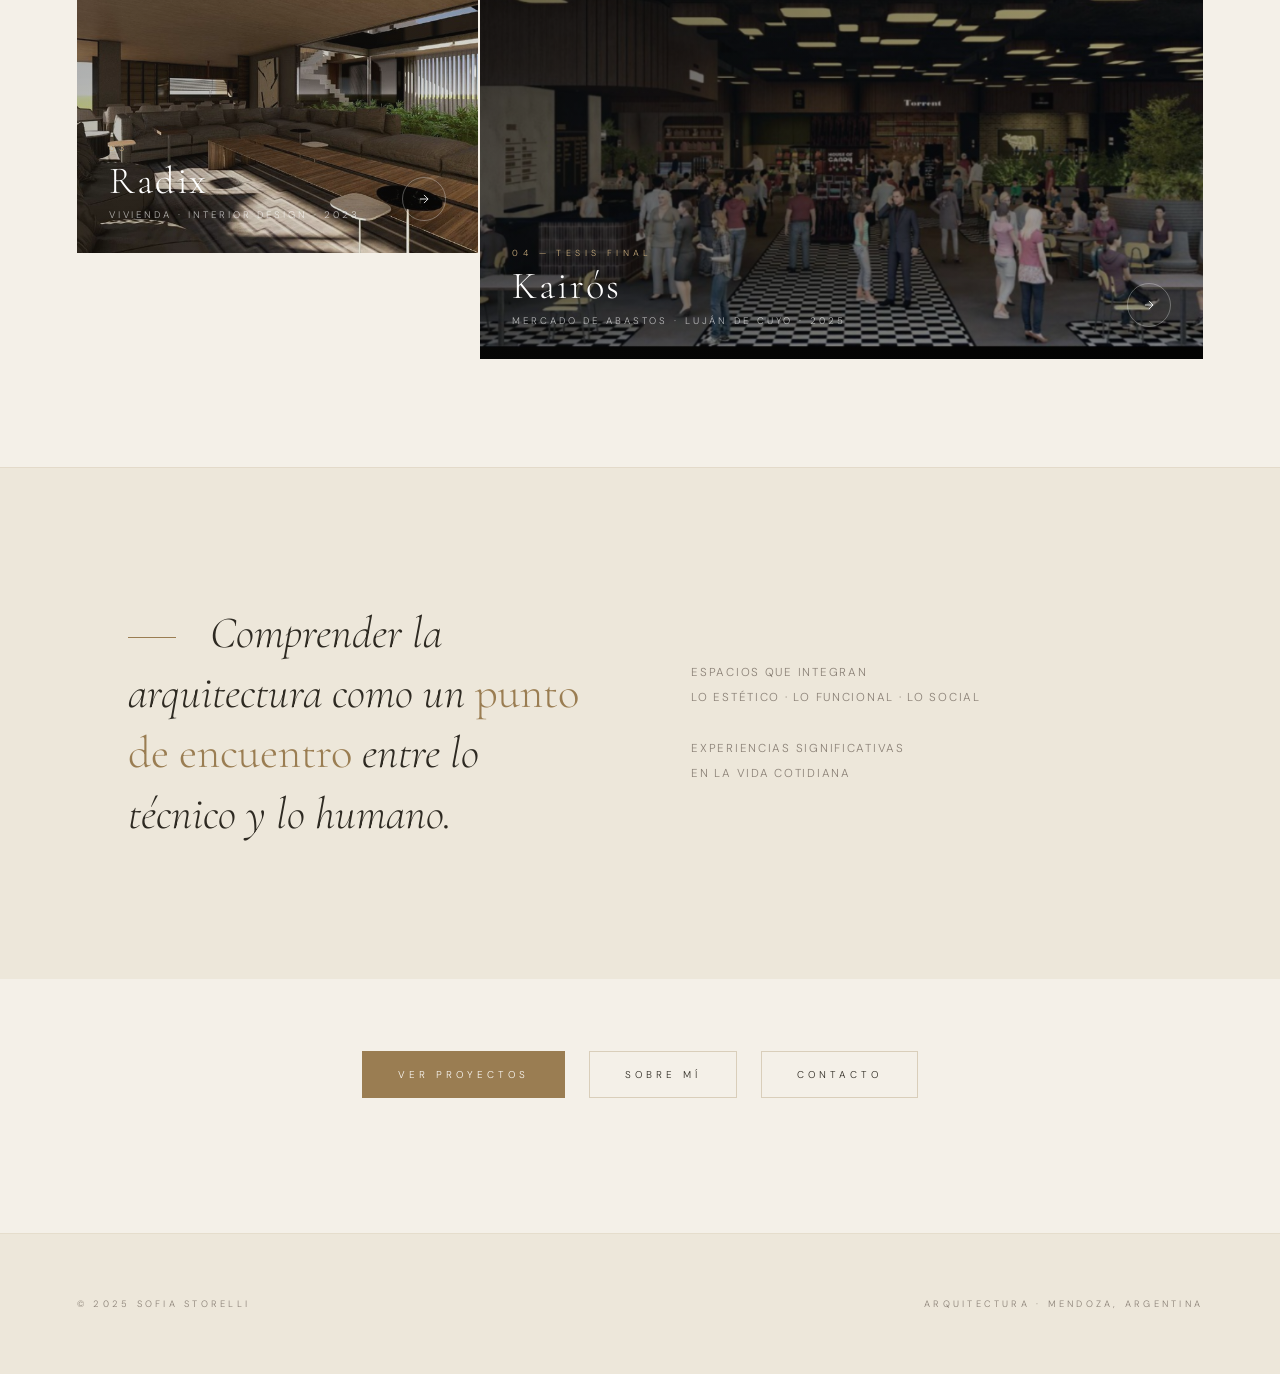
==== commit 84c4815d: "Update index.html" ====
--- a/index.html
+++ b/index.html
@@ -89,7 +89,7 @@
       <div class="preview-card-overlay"></div>
       <div class="preview-card-info">
         <div class="preview-card-num">01</div>
-        <div class="preview-card-title">Chiamò</div>
+        <div class="preview-card-title">Chiamo</div>
         <div class="preview-card-type">Café · Local Comercial · 2023</div>
       </div>
       <div class="preview-card-arrow">
